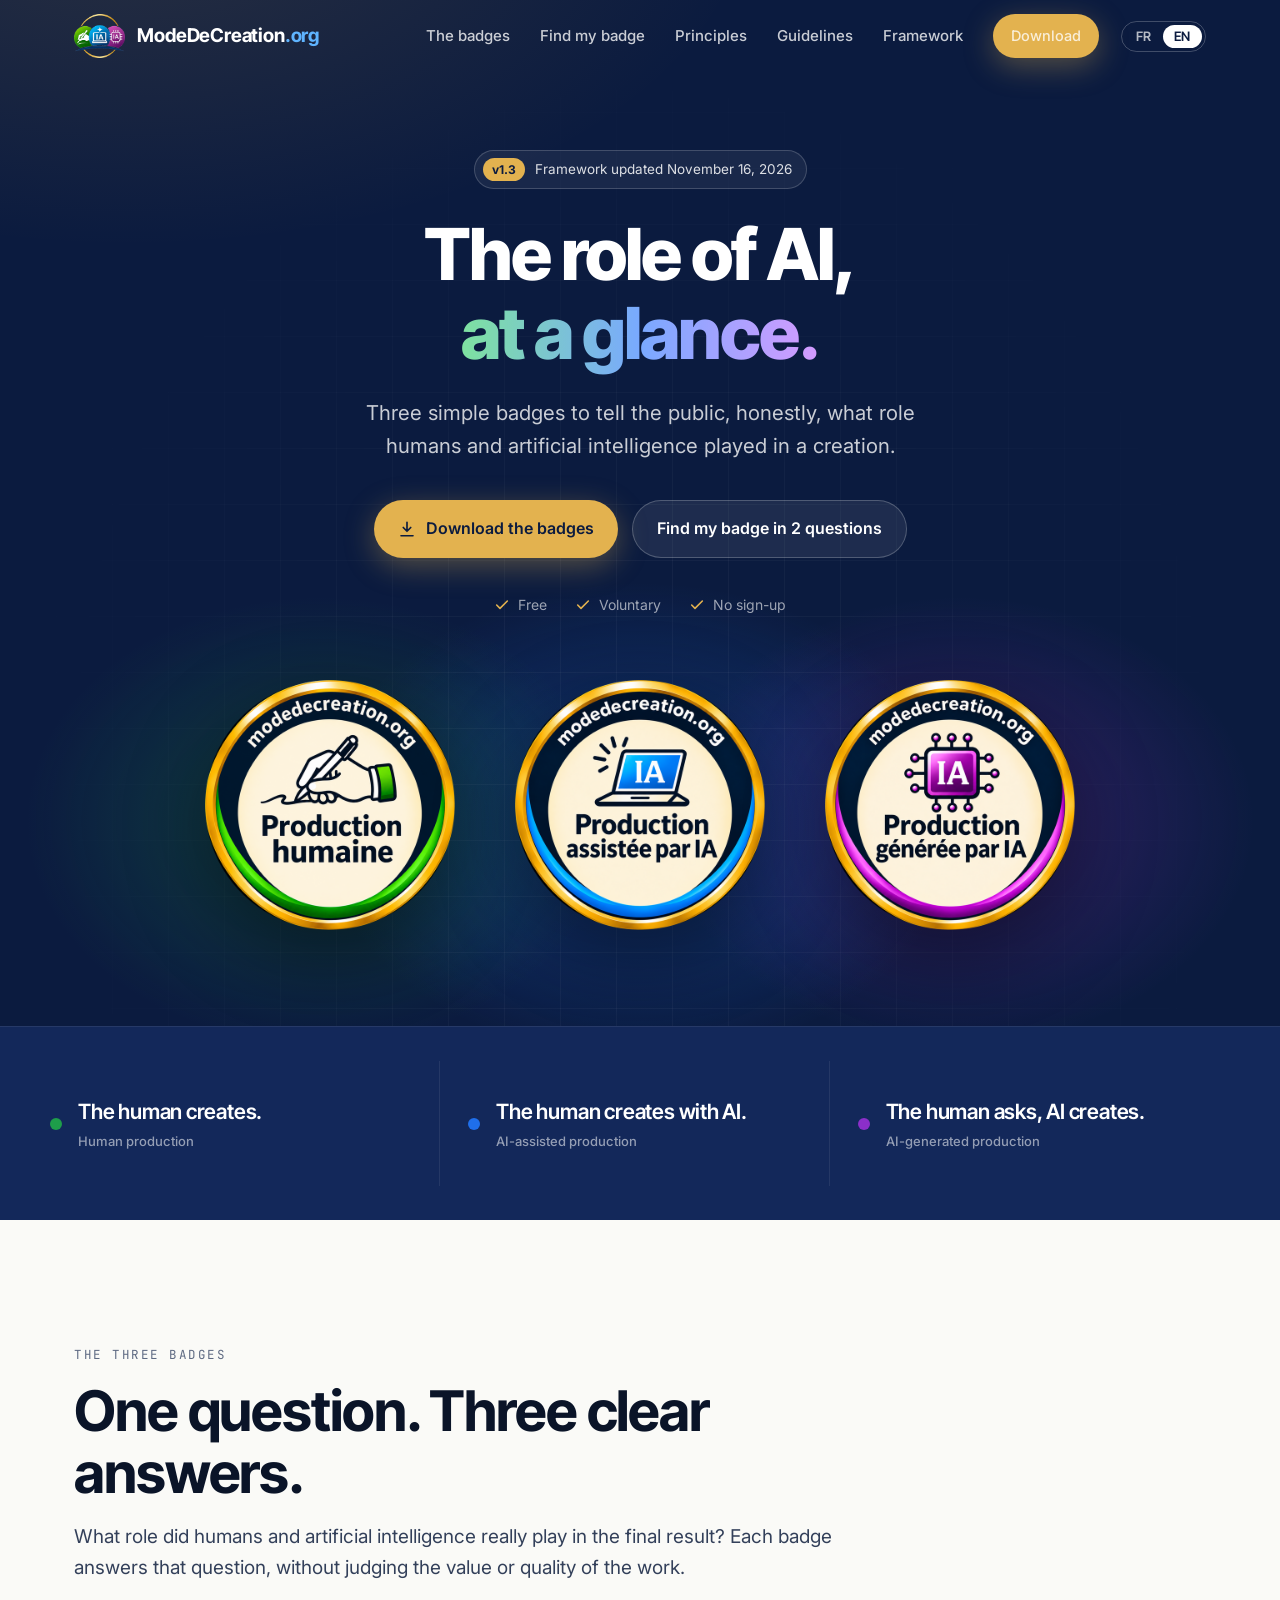
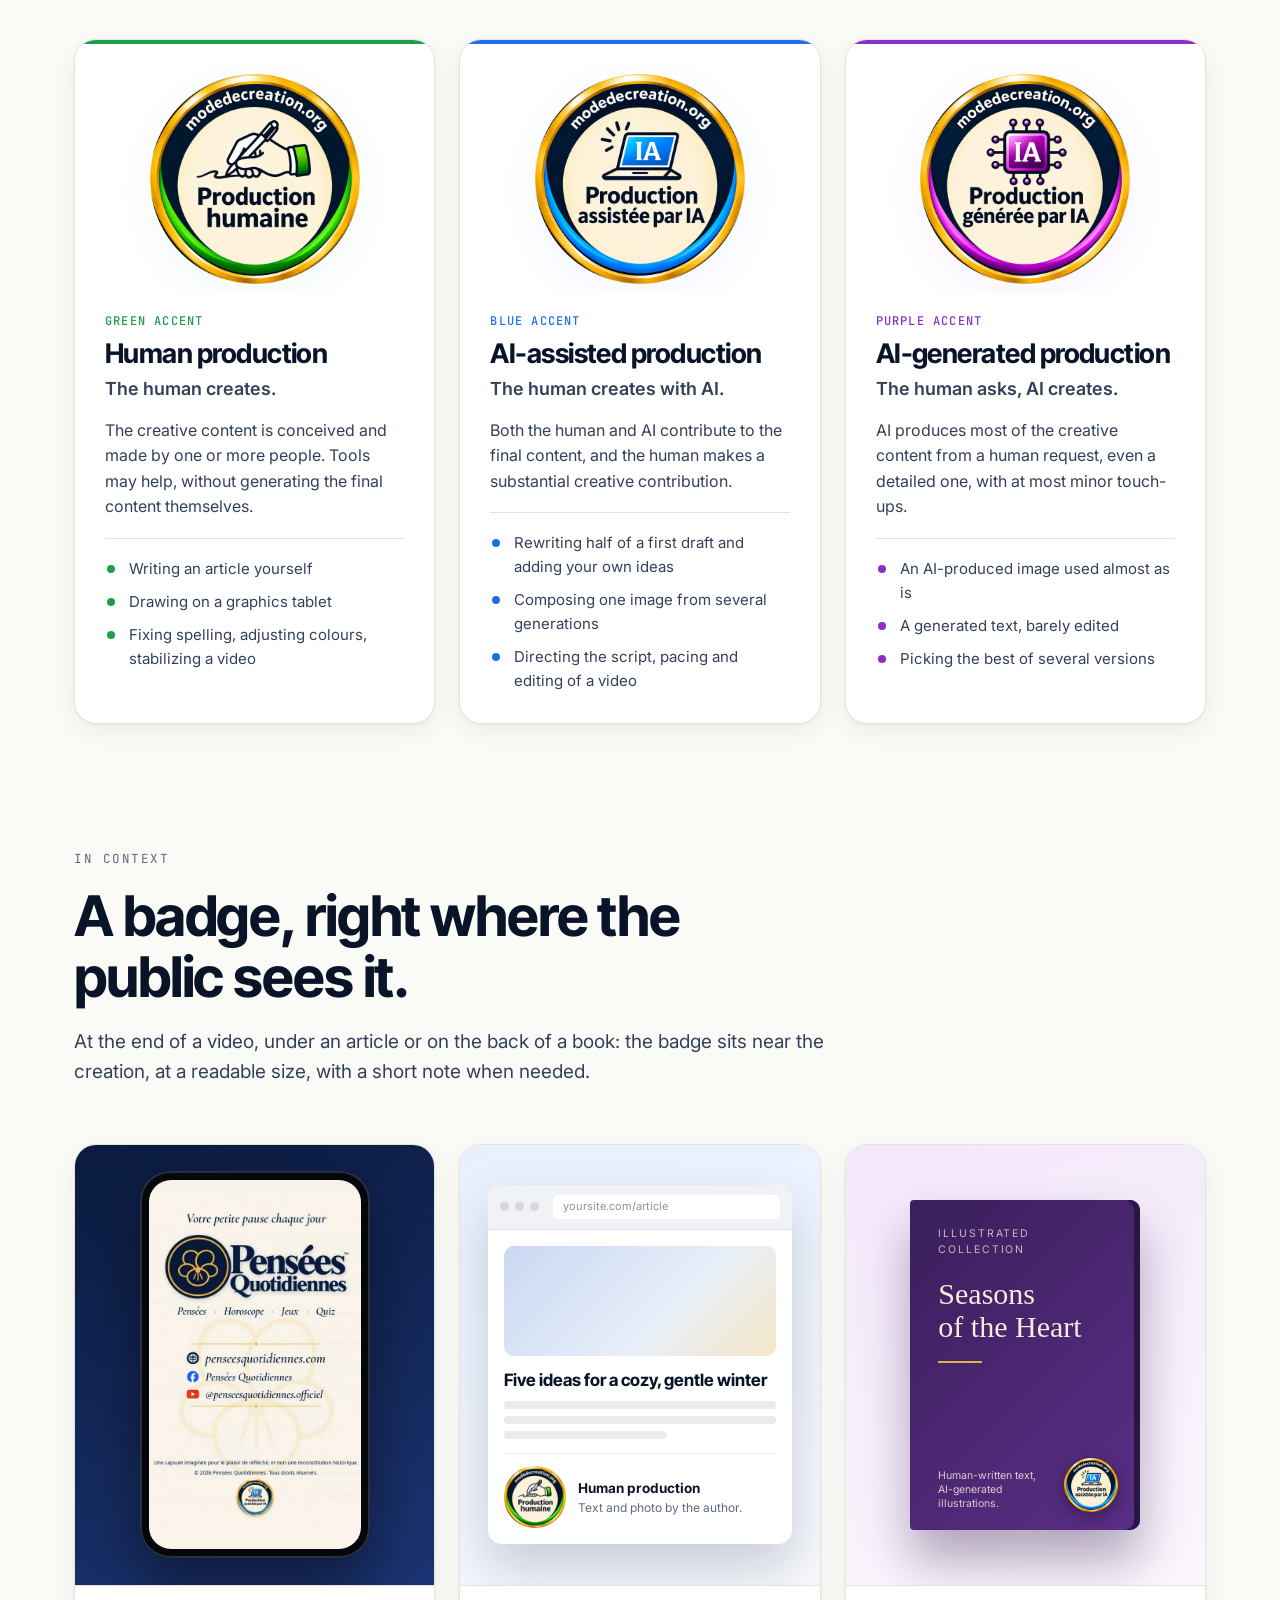
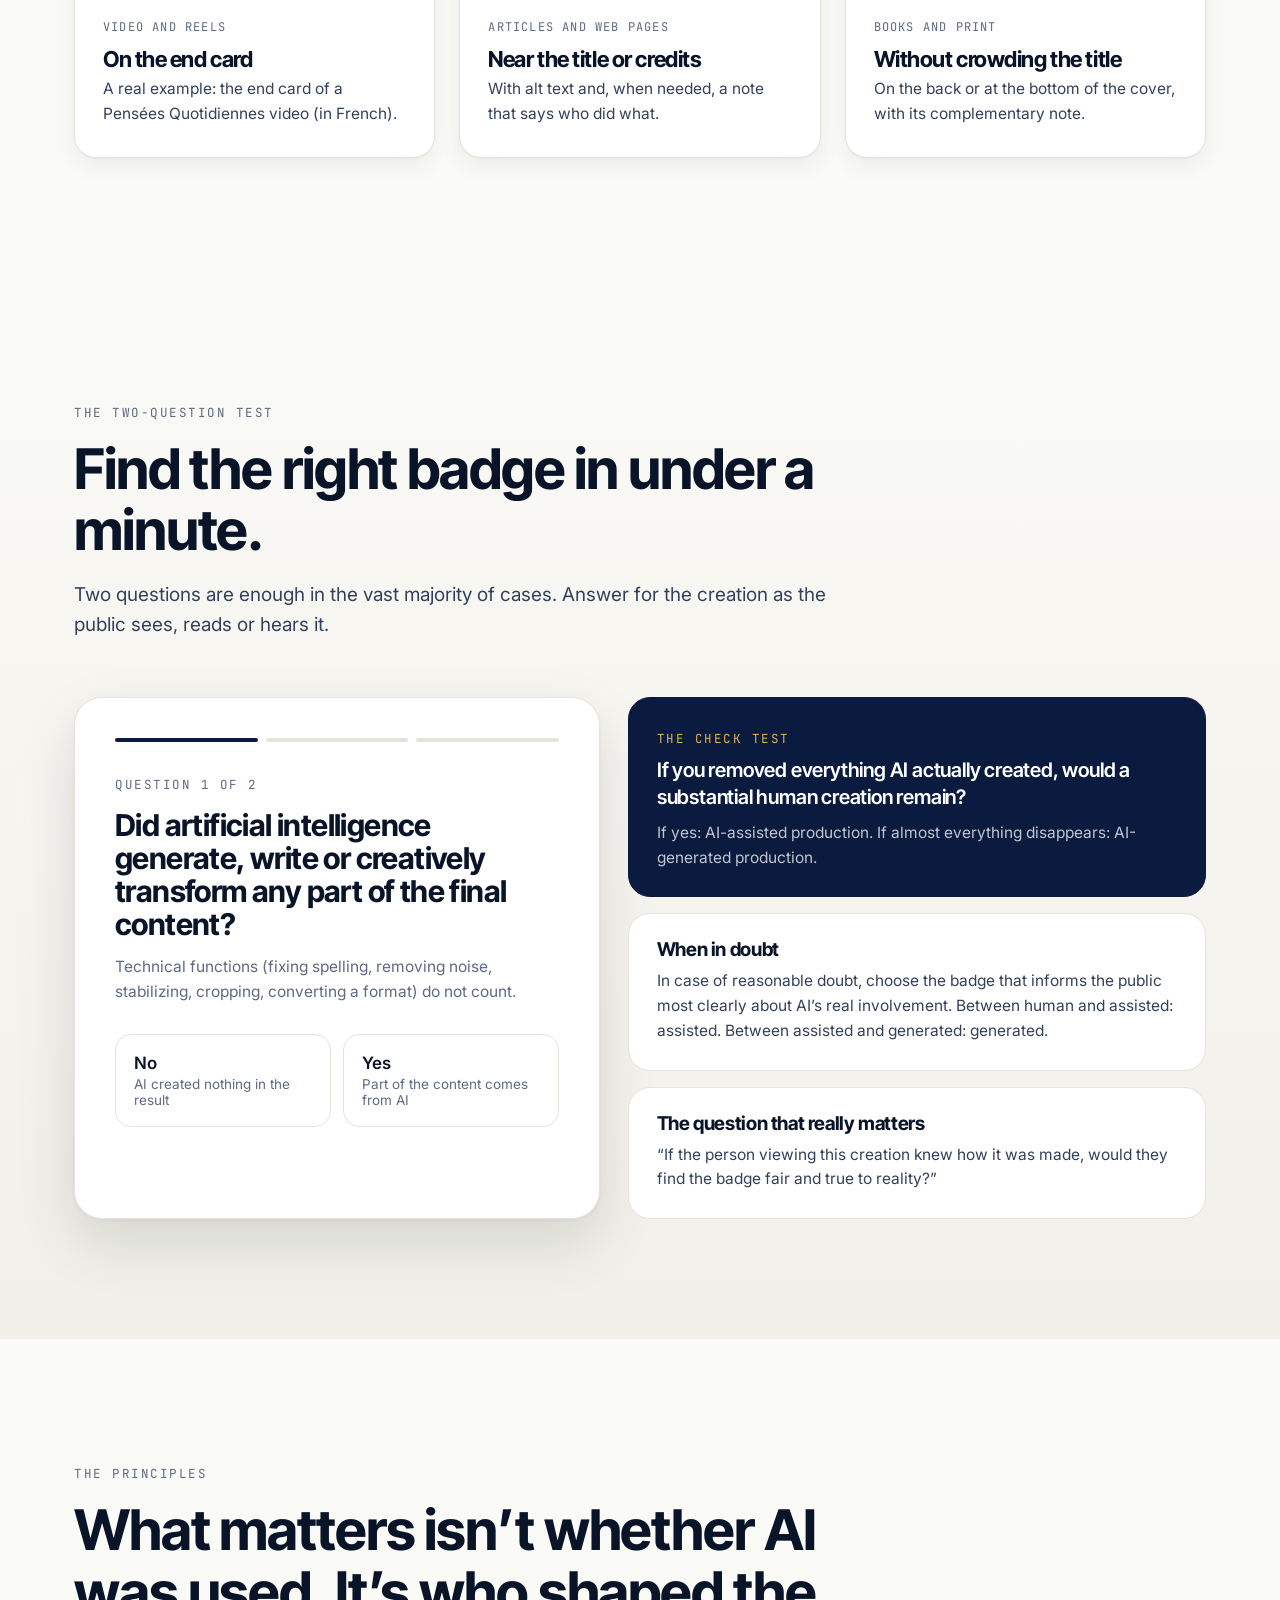
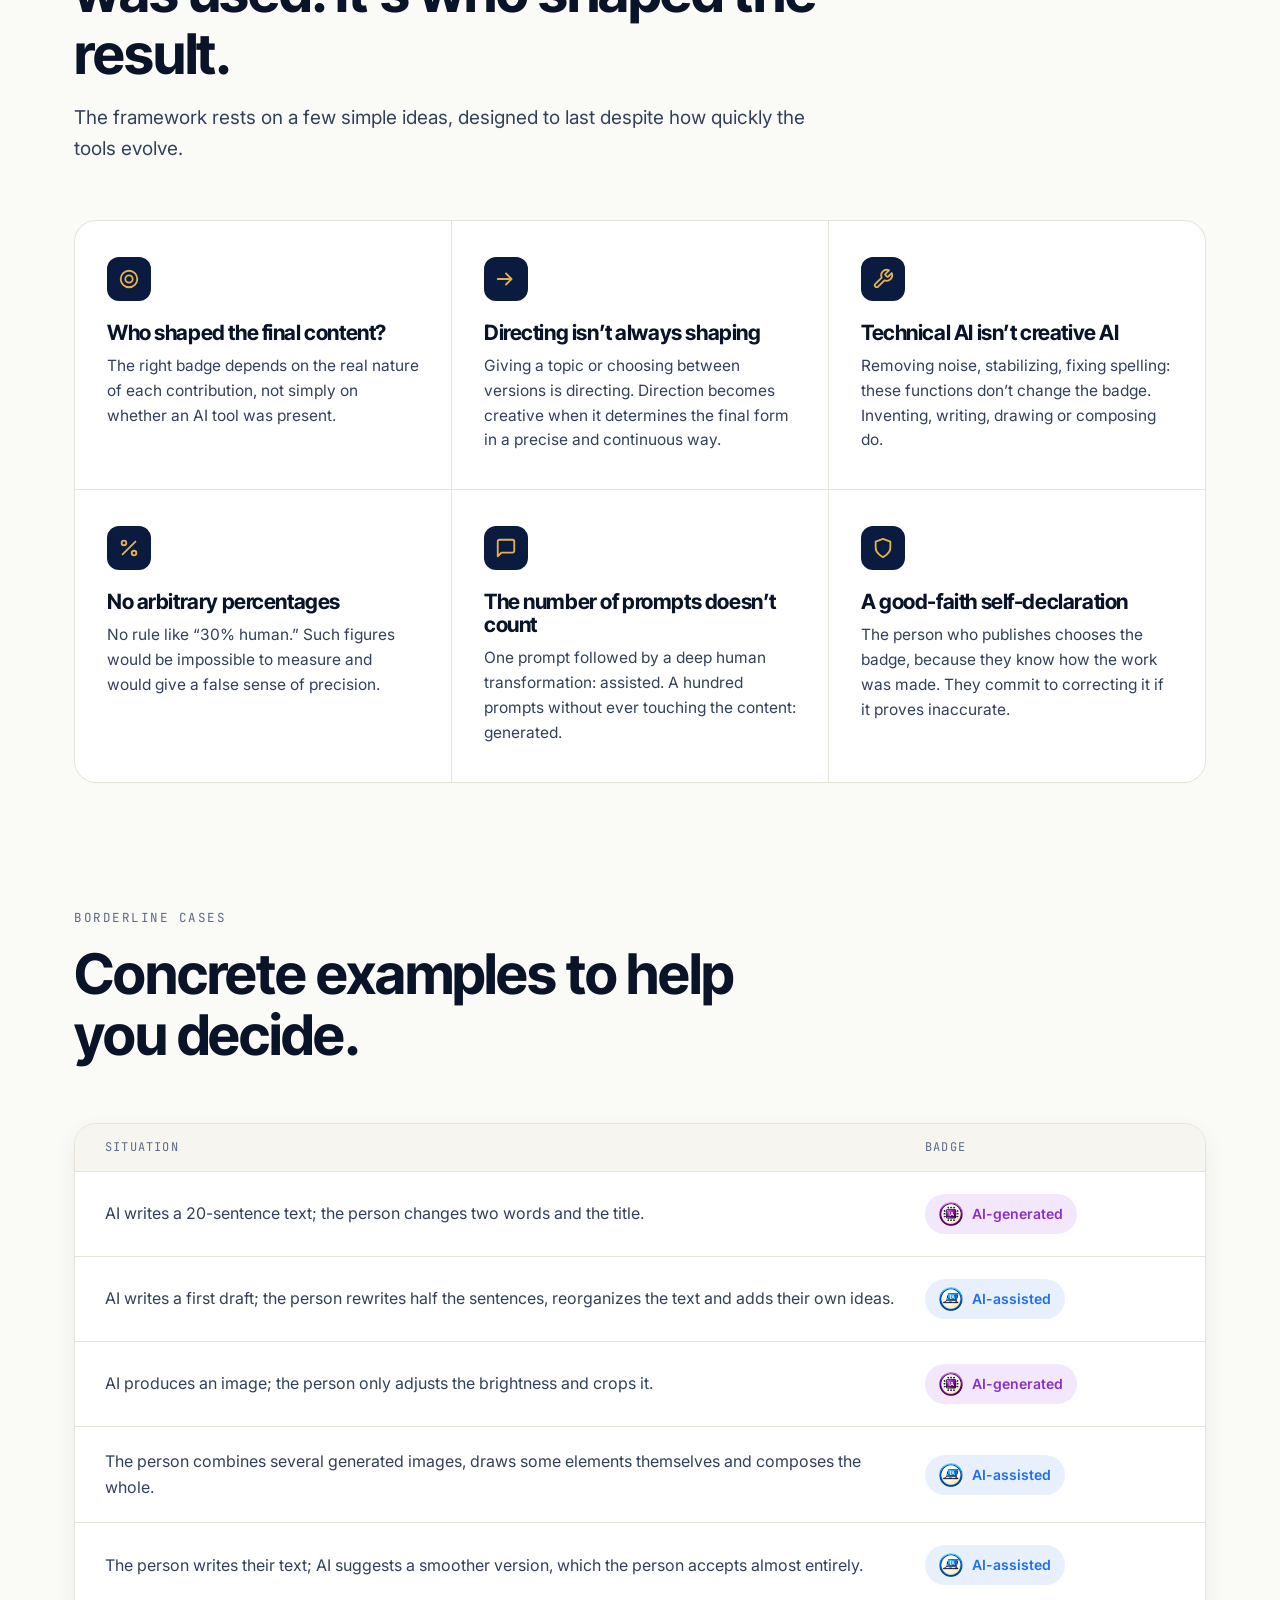
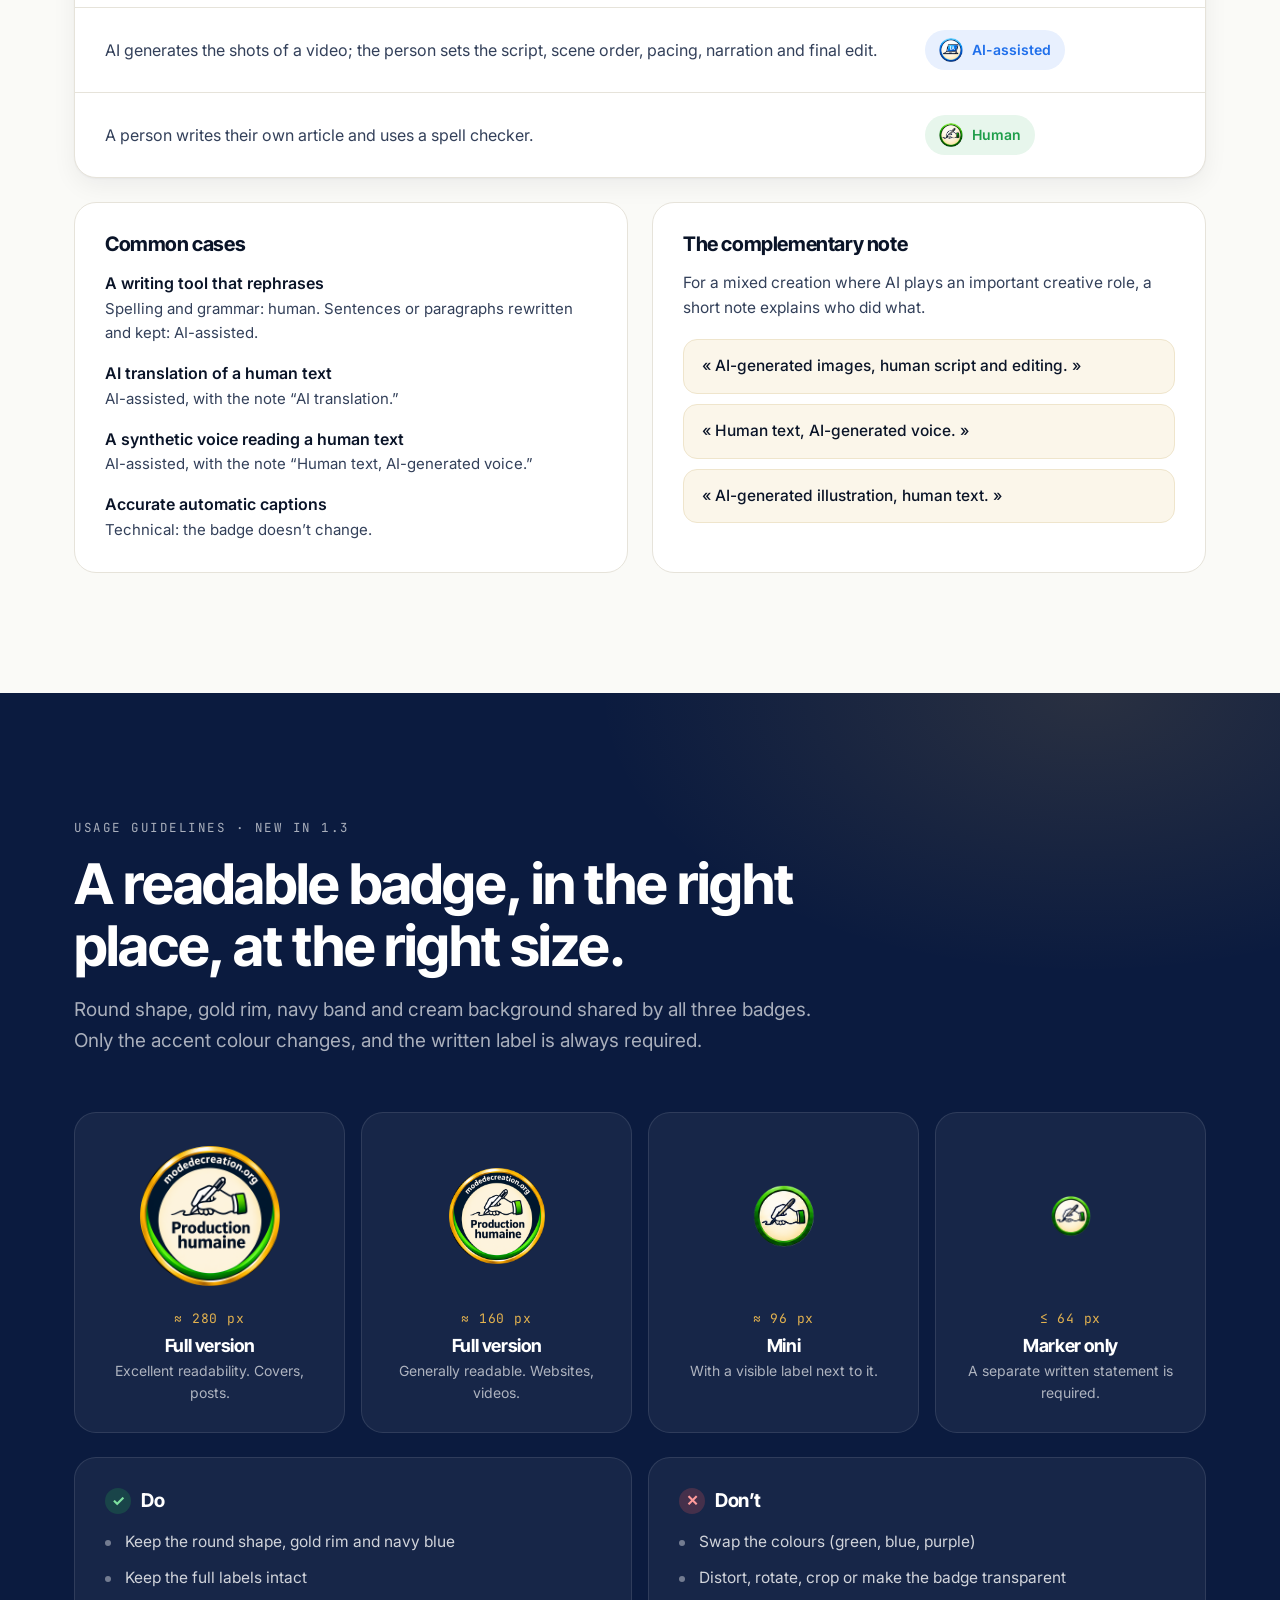
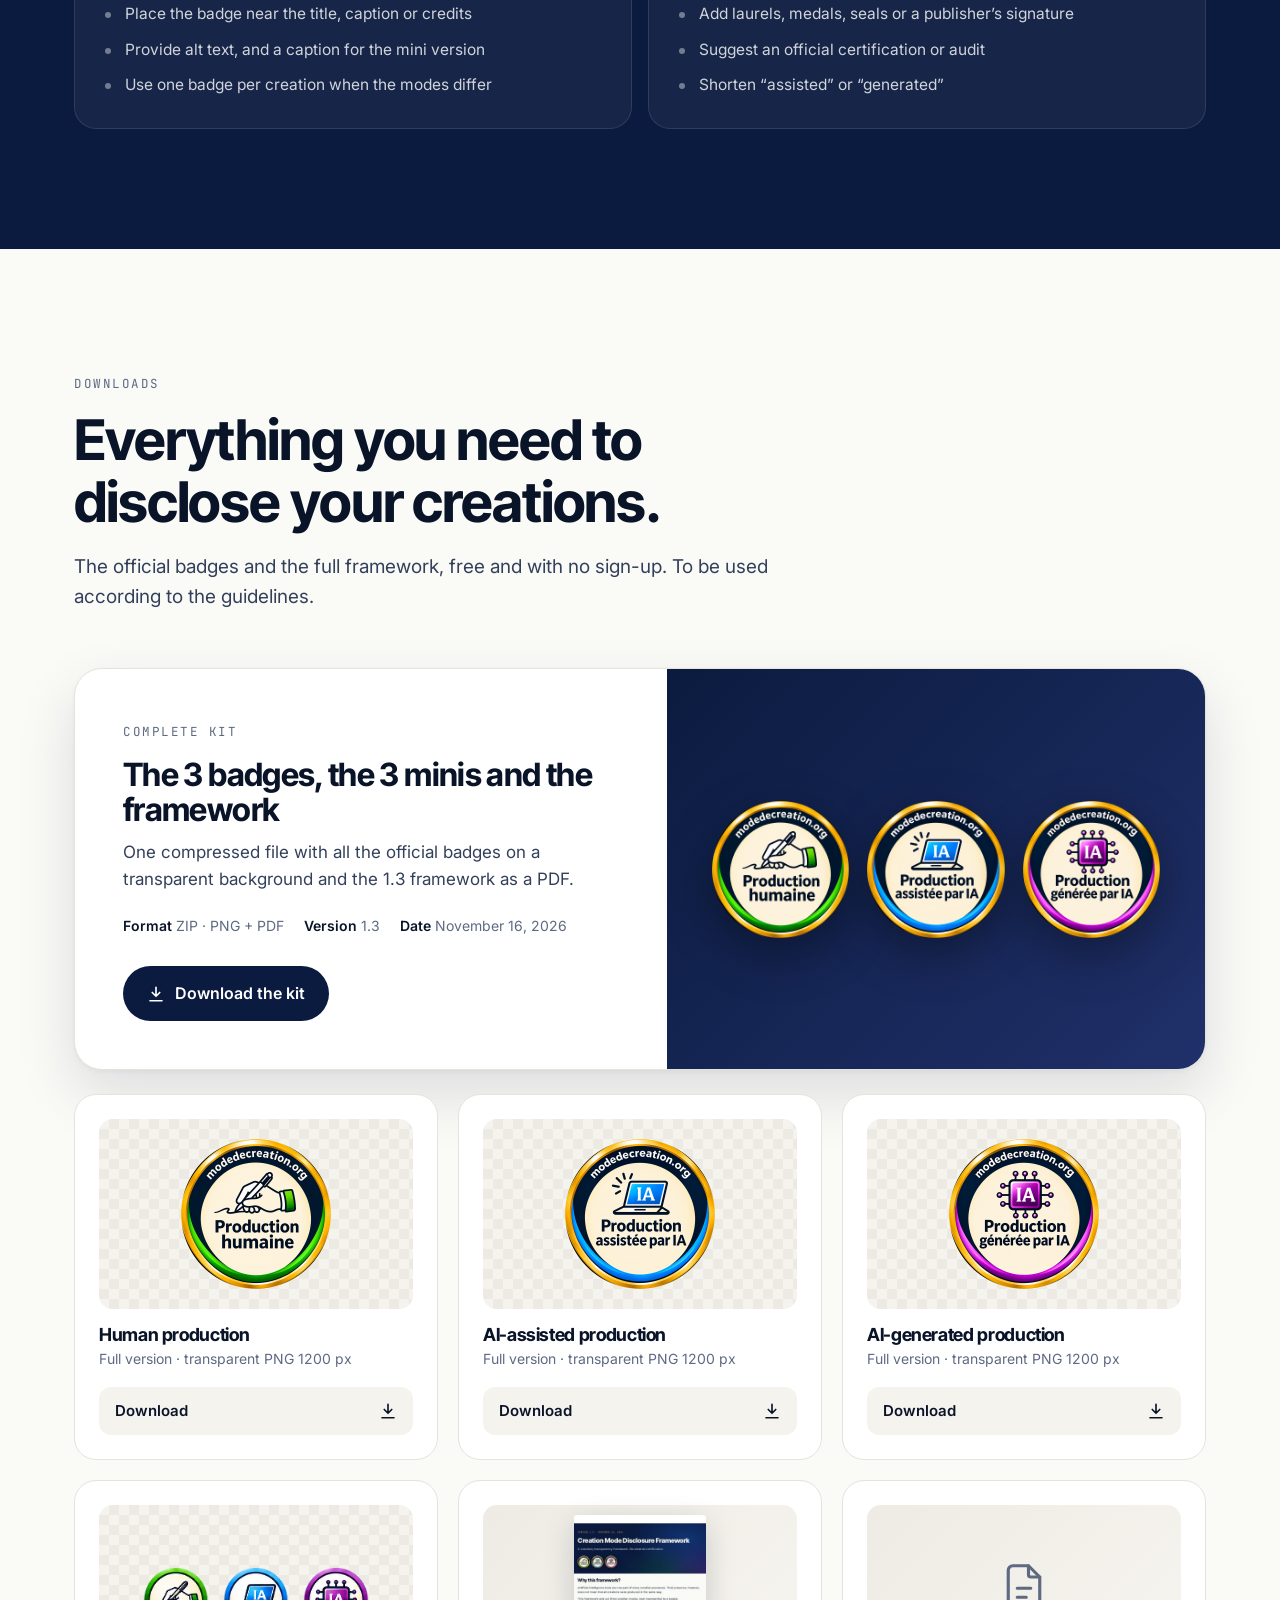
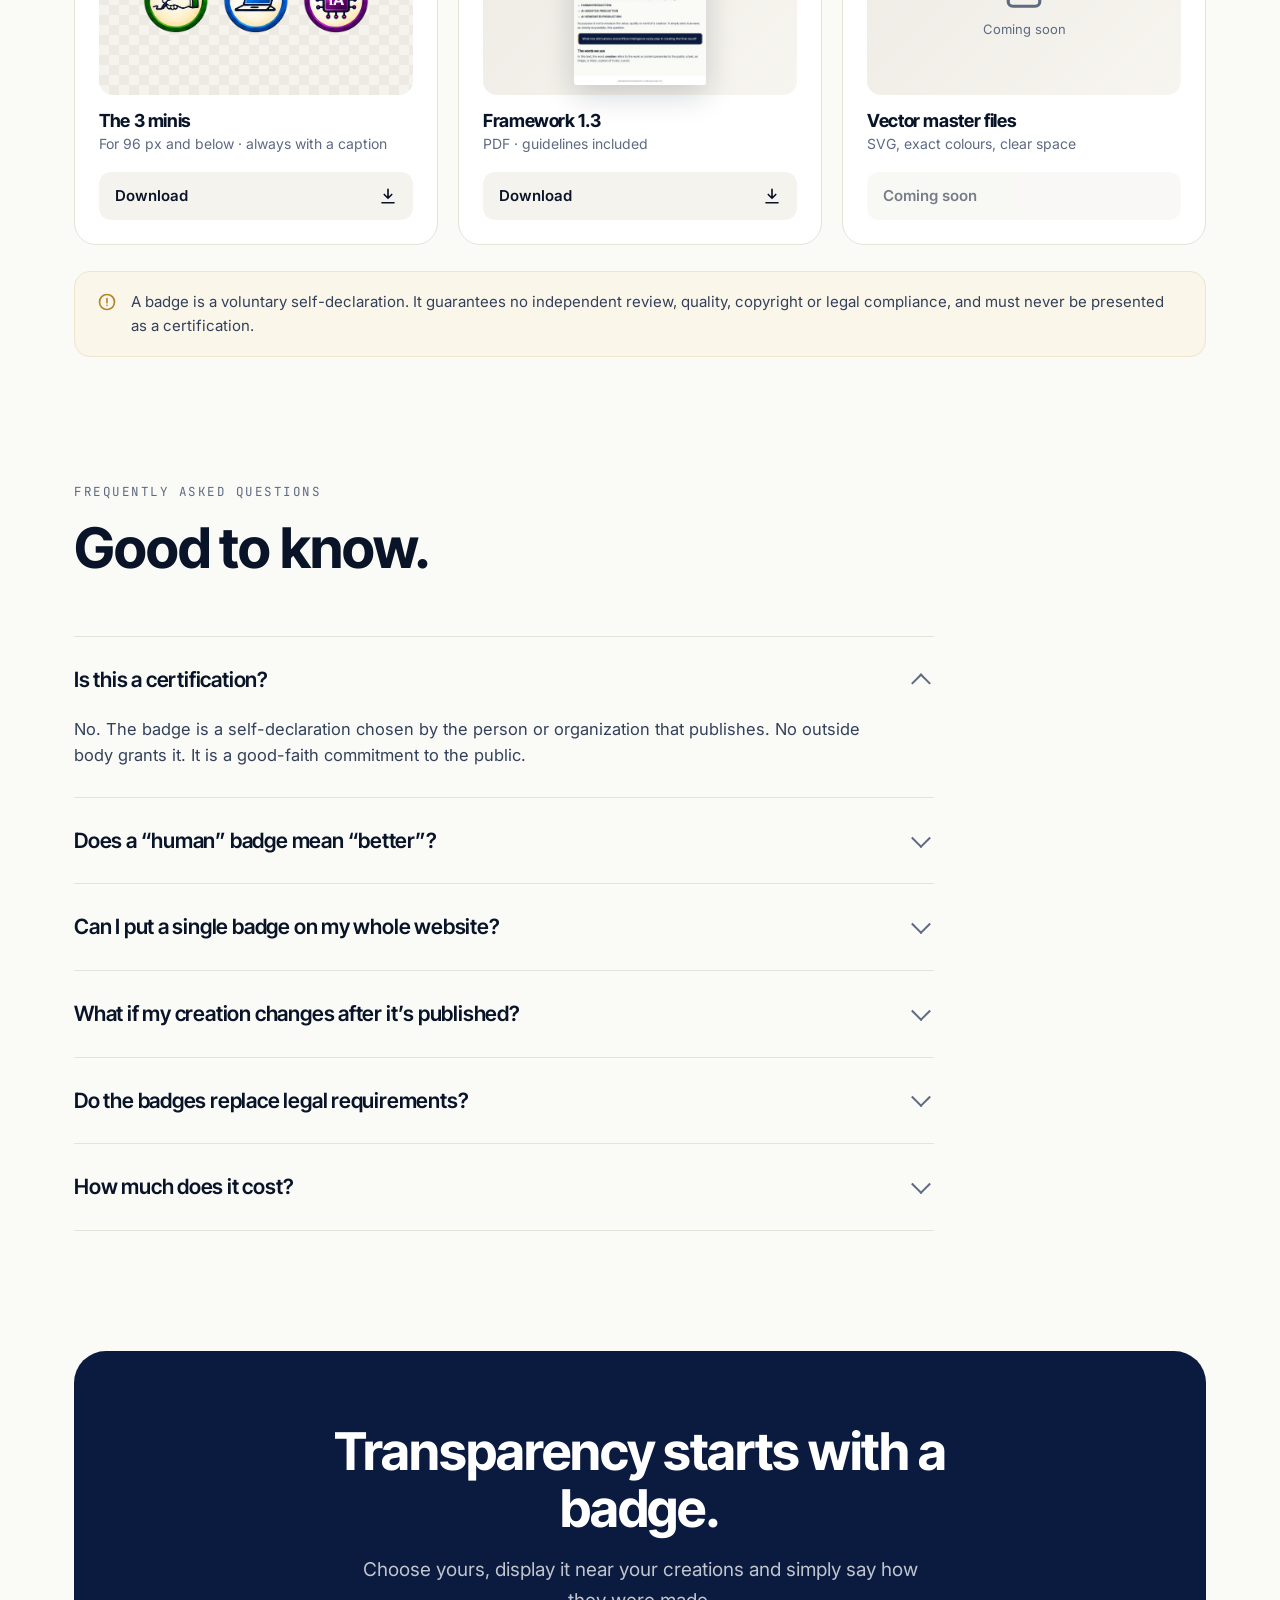
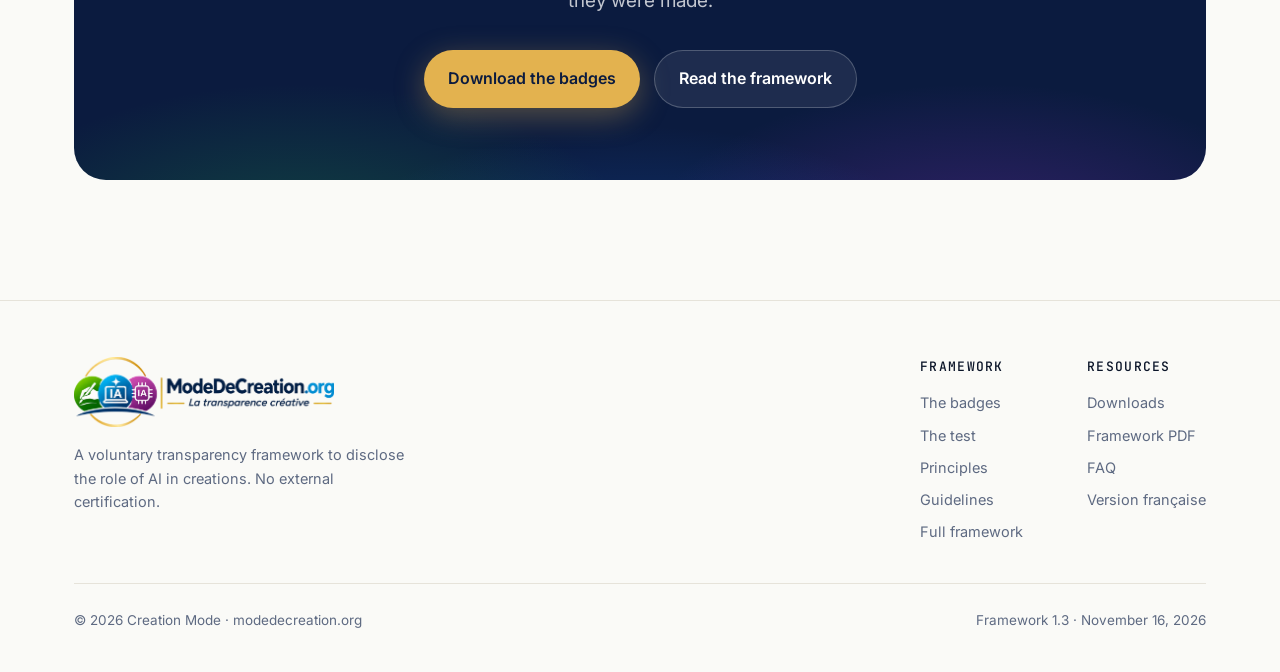
==== en/index.html @ 814b02c4 "Version anglaise (/en/) et sélecteur FR | EN Co-Authored-By: Claude Opus 5.5 <noreply@anthropic.com>" ====
<!doctype html>
<html lang="en">
<head>
<meta charset="utf-8">
<meta name="viewport" content="width=device-width, initial-scale=1">
<title>ModeDeCreation.org — Three badges to disclose the role of AI</title>
<meta name="description" content="Creation Mode offers three badges and a free framework to tell the public clearly what role humans and artificial intelligence played in a creation.">
<meta property="og:title" content="Creation Mode — AI transparency at a glance">
<meta property="og:description" content="Human, AI-assisted or AI-generated production: three free badges and a framework for creators.">
<meta property="og:image" content="https://modedecreation.org/assets/pastilles/en/ai-assisted-production.png">
<link rel="alternate" hreflang="fr" href="https://modedecreation.org/">
<link rel="alternate" hreflang="en" href="https://modedecreation.org/en/">
<link rel="icon" href="../assets/logo/favicon-64.png">
<link rel="apple-touch-icon" href="../assets/logo/apple-touch-icon.png">
<link rel="preconnect" href="https://fonts.googleapis.com">
<link rel="preconnect" href="https://fonts.gstatic.com" crossorigin>
<link href="https://fonts.googleapis.com/css2?family=Inter:wght@400;500;600&family=Inter+Tight:wght@500;600;700;800&family=JetBrains+Mono:wght@500&display=swap" rel="stylesheet">
<link rel="stylesheet" href="../assets/site.css">
</head>
<body>

<header class="nav" id="nav">
  <div class="wrap">
    <a href="./" class="brand" aria-label="ModeDeCreation.org, home"><img src="../assets/logo/marque-160.png" alt="" class="brand-mark"><span class="brand-txt">ModeDeCreation<span class="tld">.org</span></span></a>
    <div class="nav-right">
      <nav class="nav-links" id="navLinks">
        <a href="#pastilles">The badges</a>
        <a href="#test">Find my badge</a>
        <a href="#principes">Principles</a>
        <a href="#charte">Guidelines</a>
        <a href="reference/">Framework</a>
        <a href="#telechargements" class="btn btn-gold">Download</a>
      </nav>
      <div class="lang-sw" role="group" aria-label="Language"><a href="../" hreflang="fr" lang="fr">FR</a><a aria-current="true">EN</a></div>
      <button class="menu-btn" id="menuBtn" aria-label="Open menu" aria-expanded="false"><svg width="26" height="26" viewBox="0 0 24 24" fill="none" stroke="currentColor" stroke-width="2" stroke-linecap="round"><path d="M4 7h16M4 12h16M4 17h16"/></svg></button>
    </div>
  </div>
</header>

<section class="hero">
  <div class="wrap">
    <div>
      <span class="pill"><b>v1.3</b> Framework updated November 16, 2026</span>
      <h1>The role of AI,<br><em>at a glance.</em></h1>
      <p class="lead">Three simple badges to tell the public, honestly, what role humans and artificial intelligence played in a creation.</p>
      <div class="ctas">
        <a href="#telechargements" class="btn btn-gold"><svg viewBox="0 0 24 24" fill="none" stroke="currentColor" stroke-width="2.2" stroke-linecap="round" stroke-linejoin="round"><path d="M12 3v12m0 0l-5-5m5 5l5-5M4 21h16"/></svg>Download the badges</a>
        <a href="#test" class="btn btn-ghost">Find my badge in 2 questions</a>
      </div>
      <div class="trust">
        <span><svg viewBox="0 0 24 24" fill="none" stroke="currentColor" stroke-width="2.4" stroke-linecap="round" stroke-linejoin="round"><path d="M20 6L9 17l-5-5"/></svg>Free</span>
        <span><svg viewBox="0 0 24 24" fill="none" stroke="currentColor" stroke-width="2.4" stroke-linecap="round" stroke-linejoin="round"><path d="M20 6L9 17l-5-5"/></svg>Voluntary</span>
        <span><svg viewBox="0 0 24 24" fill="none" stroke="currentColor" stroke-width="2.4" stroke-linecap="round" stroke-linejoin="round"><path d="M20 6L9 17l-5-5"/></svg>No sign-up</span>
      </div>
    </div>
    <div class="trio">
      <img src="../assets/pastilles/en/human-production.png" alt="Human production badge" class="t-h">
      <img src="../assets/pastilles/en/ai-assisted-production.png" alt="AI-assisted production badge" class="t-a">
      <img src="../assets/pastilles/en/ai-generated-production.png" alt="AI-generated production badge" class="t-g">
    </div>
  </div>
</section>

<div class="strip">
  <div class="wrap">
    <div><span class="dot" style="background:var(--green)"></span><p>The human creates.<small>Human production</small></p></div>
    <div><span class="dot" style="background:var(--blue)"></span><p>The human creates with AI.<small>AI-assisted production</small></p></div>
    <div><span class="dot" style="background:var(--purple)"></span><p>The human asks, AI creates.<small>AI-generated production</small></p></div>
  </div>
</div>

<section class="section" id="pastilles">
  <div class="wrap">
    <div class="section-head reveal">
      <span class="eyebrow">The three badges</span>
      <h2>One question. Three clear answers.</h2>
      <p>What role did humans and artificial intelligence really play in the final result? Each badge answers that question, without judging the value or quality of the work.</p>
    </div>
    <div class="cards3">
      <article class="pcard h reveal">
        <div class="halo"><img src="../assets/pastilles/en/human-production.png" alt="Creation Mode badge: Human production"></div>
        <span class="tag">Green accent</span>
        <h3>Human production</h3>
        <p class="simple">The human creates.</p>
        <p>The creative content is conceived and made by one or more people. Tools may help, without generating the final content themselves.</p>
        <ul><li>Writing an article yourself</li><li>Drawing on a graphics tablet</li><li>Fixing spelling, adjusting colours, stabilizing a video</li></ul>
      </article>
      <article class="pcard a reveal">
        <div class="halo"><img src="../assets/pastilles/en/ai-assisted-production.png" alt="Creation Mode badge: AI-assisted production"></div>
        <span class="tag">Blue accent</span>
        <h3>AI-assisted production</h3>
        <p class="simple">The human creates with AI.</p>
        <p>Both the human and AI contribute to the final content, and the human makes a substantial creative contribution.</p>
        <ul><li>Rewriting half of a first draft and adding your own ideas</li><li>Composing one image from several generations</li><li>Directing the script, pacing and editing of a video</li></ul>
      </article>
      <article class="pcard g reveal">
        <div class="halo"><img src="../assets/pastilles/en/ai-generated-production.png" alt="Creation Mode badge: AI-generated production"></div>
        <span class="tag">Purple accent</span>
        <h3>AI-generated production</h3>
        <p class="simple">The human asks, AI creates.</p>
        <p>AI produces most of the creative content from a human request, even a detailed one, with at most minor touch-ups.</p>
        <ul><li>An AI-produced image used almost as is</li><li>A generated text, barely edited</li><li>Picking the best of several versions</li></ul>
      </article>
    </div>
  </div>
</section>

<section class="section situ" id="situation">
  <div class="wrap">
    <div class="section-head reveal">
      <span class="eyebrow">In context</span>
      <h2>A badge, right where the public sees it.</h2>
      <p>At the end of a video, under an article or on the back of a book: the badge sits near the creation, at a readable size, with a short note when needed.</p>
    </div>
    <div class="situ-grid">
      <figure class="situ-card reveal">
        <div class="situ-stage stage-video">
          <div class="phone"><img src="../assets/situation/video-carte-de-fin.jpg" alt="End card of a video with the AI-assisted production badge"></div>
        </div>
        <figcaption><span class="situ-tag">Video and Reels</span><h3>On the end card</h3><p>A real example: the end card of a Pensées Quotidiennes video (in French).</p></figcaption>
      </figure>
      <figure class="situ-card reveal">
        <div class="situ-stage stage-web">
          <div class="browser">
            <div class="bar"><i></i><i></i><i></i><span>yoursite.com/article</span></div>
            <div class="page">
              <div class="ph-img"></div>
              <div class="ph-title">Five ideas for a cozy, gentle winter</div>
              <div class="ph-line"></div><div class="ph-line"></div><div class="ph-line short"></div>
              <div class="credit"><img src="../assets/pastilles/en/human-production.png" alt="Human production badge"><div><b>Human production</b><span>Text and photo by the author.</span></div></div>
            </div>
          </div>
        </div>
        <figcaption><span class="situ-tag">Articles and web pages</span><h3>Near the title or credits</h3><p>With alt text and, when needed, a note that says who did what.</p></figcaption>
      </figure>
      <figure class="situ-card reveal">
        <div class="situ-stage stage-book">
          <div class="book">
            <div class="b-top">Illustrated collection</div>
            <div class="b-title">Seasons<br>of the Heart</div>
            <div class="b-orn"></div>
            <div class="b-foot"><span>Human-written text,<br>AI-generated illustrations.</span><img src="../assets/pastilles/en/ai-assisted-production.png" alt="AI-assisted production badge"></div>
          </div>
        </div>
        <figcaption><span class="situ-tag">Books and print</span><h3>Without crowding the title</h3><p>On the back or at the bottom of the cover, with its complementary note.</p></figcaption>
      </figure>
    </div>
  </div>
</section>

<section class="section test-sec" id="test">
  <div class="wrap">
    <div class="section-head reveal">
      <span class="eyebrow">The two-question test</span>
      <h2>Find the right badge in under a minute.</h2>
      <p>Two questions are enough in the vast majority of cases. Answer for the creation as the public sees, reads or hears it.</p>
    </div>
    <div class="test">
      <div class="test-card reveal" id="quiz" aria-live="polite">
        <div class="steps"><i class="on"></i><i></i><i></i></div>
        <div id="q1">
          <span class="qnum">Question 1 of 2</span>
          <h3>Did artificial intelligence generate, write or creatively transform any part of the final content?</h3>
          <p class="hint">Technical functions (fixing spelling, removing noise, stabilizing, cropping, converting a format) do not count.</p>
          <div class="answers">
            <button data-go="h">No<small>AI created nothing in the result</small></button>
            <button data-go="q2">Yes<small>Part of the content comes from AI</small></button>
          </div>
        </div>
        <div id="q2" hidden>
          <span class="qnum">Question 2 of 2</span>
          <h3>Did the human make a substantial creative contribution to the final result?</h3>
          <p class="hint">Writing, rewriting, transforming, assembling, creative editing, or precise and continuous direction that shapes the meaning, structure or final form. Choosing, rejecting or repeating prompts is not enough.</p>
          <div class="answers">
            <button data-go="g">No, or very little<small>Mostly asking and selecting</small></button>
            <button data-go="a">Yes<small>My contribution remains visible</small></button>
          </div>
        </div>
        <div class="result" id="res">
          <span class="qnum">Your badge</span>
          <img id="resImg" src="../assets/pastilles/en/human-production.png" alt="">
          <h3 id="resTitle"></h3>
          <p id="resText"></p>
          <button class="again" id="again">Take the test again ↺</button>
        </div>
      </div>
      <div class="aside">
        <div class="box dark reveal">
          <span class="eyebrow" style="color:var(--gold)">The check test</span>
          <blockquote>If you removed everything AI actually created, would a substantial human creation remain?</blockquote>
          <p>If yes: AI-assisted production. If almost everything disappears: AI-generated production.</p>
        </div>
        <div class="box reveal">
          <h4>When in doubt</h4>
          <p>In case of reasonable doubt, choose the badge that informs the public most clearly about AI’s real involvement. Between human and assisted: assisted. Between assisted and generated: generated.</p>
        </div>
        <div class="box reveal">
          <h4>The question that really matters</h4>
          <p>“If the person viewing this creation knew how it was made, would they find the badge fair and true to reality?”</p>
        </div>
      </div>
    </div>
  </div>
</section>

<section class="section" id="principes">
  <div class="wrap">
    <div class="section-head reveal">
      <span class="eyebrow">The principles</span>
      <h2>What matters isn’t whether AI was used. It’s who shaped the result.</h2>
      <p>The framework rests on a few simple ideas, designed to last despite how quickly the tools evolve.</p>
    </div>
    <div class="grid3 reveal">
      <div><span class="ic"><svg viewBox="0 0 24 24" fill="none" stroke="currentColor" stroke-width="2" stroke-linecap="round" stroke-linejoin="round"><circle cx="12" cy="12" r="9"/><circle cx="12" cy="12" r="4"/></svg></span><h3>Who shaped the final content?</h3><p>The right badge depends on the real nature of each contribution, not simply on whether an AI tool was present.</p></div>
      <div><span class="ic"><svg viewBox="0 0 24 24" fill="none" stroke="currentColor" stroke-width="2" stroke-linecap="round" stroke-linejoin="round"><path d="M3 12h13M12 6l6 6-6 6"/></svg></span><h3>Directing isn’t always shaping</h3><p>Giving a topic or choosing between versions is directing. Direction becomes creative when it determines the final form in a precise and continuous way.</p></div>
      <div><span class="ic"><svg viewBox="0 0 24 24" fill="none" stroke="currentColor" stroke-width="2" stroke-linecap="round" stroke-linejoin="round"><path d="M14.7 6.3a1 1 0 000 1.4l1.6 1.6a1 1 0 001.4 0l3.8-3.8a6 6 0 01-7.9 7.9l-6.9 6.9a2.1 2.1 0 01-3-3l6.9-6.9a6 6 0 017.9-7.9z"/></svg></span><h3>Technical AI isn’t creative AI</h3><p>Removing noise, stabilizing, fixing spelling: these functions don’t change the badge. Inventing, writing, drawing or composing do.</p></div>
      <div><span class="ic"><svg viewBox="0 0 24 24" fill="none" stroke="currentColor" stroke-width="2" stroke-linecap="round" stroke-linejoin="round"><path d="M19 5L5 19"/><circle cx="6.5" cy="6.5" r="2.5"/><circle cx="17.5" cy="17.5" r="2.5"/></svg></span><h3>No arbitrary percentages</h3><p>No rule like “30% human.” Such figures would be impossible to measure and would give a false sense of precision.</p></div>
      <div><span class="ic"><svg viewBox="0 0 24 24" fill="none" stroke="currentColor" stroke-width="2" stroke-linecap="round" stroke-linejoin="round"><path d="M21 15a2 2 0 01-2 2H7l-4 4V5a2 2 0 012-2h14a2 2 0 012 2z"/></svg></span><h3>The number of prompts doesn’t count</h3><p>One prompt followed by a deep human transformation: assisted. A hundred prompts without ever touching the content: generated.</p></div>
      <div><span class="ic"><svg viewBox="0 0 24 24" fill="none" stroke="currentColor" stroke-width="2" stroke-linecap="round" stroke-linejoin="round"><path d="M12 22s8-4 8-10V5l-8-3-8 3v7c0 6 8 10 8 10z"/></svg></span><h3>A good-faith self-declaration</h3><p>The person who publishes chooses the badge, because they know how the work was made. They commit to correcting it if it proves inaccurate.</p></div>
    </div>
  </div>
</section>

<section class="section" style="padding-top:0" id="cas">
  <div class="wrap">
    <div class="section-head reveal">
      <span class="eyebrow">Borderline cases</span>
      <h2>Concrete examples to help you decide.</h2>
    </div>
    <div class="cases reveal">
      <div class="case head"><span>Situation</span><span>Badge</span></div>
      <div class="case"><p>AI writes a 20-sentence text; the person changes two words and the title.</p><span class="chip g"><img src="../assets/pastilles/en/ai-generated-mini.png" alt="">AI-generated</span></div>
      <div class="case"><p>AI writes a first draft; the person rewrites half the sentences, reorganizes the text and adds their own ideas.</p><span class="chip a"><img src="../assets/pastilles/en/ai-assisted-mini.png" alt="">AI-assisted</span></div>
      <div class="case"><p>AI produces an image; the person only adjusts the brightness and crops it.</p><span class="chip g"><img src="../assets/pastilles/en/ai-generated-mini.png" alt="">AI-generated</span></div>
      <div class="case"><p>The person combines several generated images, draws some elements themselves and composes the whole.</p><span class="chip a"><img src="../assets/pastilles/en/ai-assisted-mini.png" alt="">AI-assisted</span></div>
      <div class="case"><p>The person writes their text; AI suggests a smoother version, which the person accepts almost entirely.</p><span class="chip a"><img src="../assets/pastilles/en/ai-assisted-mini.png" alt="">AI-assisted</span></div>
      <div class="case"><p>AI generates the shots of a video; the person sets the script, scene order, pacing, narration and final edit.</p><span class="chip a"><img src="../assets/pastilles/en/ai-assisted-mini.png" alt="">AI-assisted</span></div>
      <div class="case"><p>A person writes their own article and uses a spell checker.</p><span class="chip h"><img src="../assets/pastilles/en/human-mini.png" alt="">Human</span></div>
    </div>
    <div class="two">
      <div class="tile reveal">
        <h3>Common cases</h3>
        <dl>
          <div><dt>A writing tool that rephrases</dt><dd>Spelling and grammar: human. Sentences or paragraphs rewritten and kept: AI-assisted.</dd></div>
          <div><dt>AI translation of a human text</dt><dd>AI-assisted, with the note “AI translation.”</dd></div>
          <div><dt>A synthetic voice reading a human text</dt><dd>AI-assisted, with the note “Human text, AI-generated voice.”</dd></div>
          <div><dt>Accurate automatic captions</dt><dd>Technical: the badge doesn’t change.</dd></div>
        </dl>
      </div>
      <div class="tile reveal">
        <h3>The complementary note</h3>
        <p style="color:var(--ink-2);font-size:15.5px;margin-bottom:18px">For a mixed creation where AI plays an important creative role, a short note explains who did what.</p>
        <div class="mentions">
          <q>AI-generated images, human script and editing.</q>
          <q>Human text, AI-generated voice.</q>
          <q>AI-generated illustration, human text.</q>
        </div>
      </div>
    </div>
  </div>
</section>

<section class="section charte" id="charte">
  <div class="wrap">
    <div class="section-head reveal">
      <span class="eyebrow">Usage guidelines · new in 1.3</span>
      <h2>A readable badge, in the right place, at the right size.</h2>
      <p>Round shape, gold rim, navy band and cream background shared by all three badges. Only the accent colour changes, and the written label is always required.</p>
    </div>
    <div class="sizes reveal">
      <div class="size"><div class="show"><img src="../assets/pastilles/en/human-production.png" alt="" style="width:140px"></div><span class="px">≈ 280 px</span><h4>Full version</h4><p>Excellent readability. Covers, posts.</p></div>
      <div class="size"><div class="show"><img src="../assets/pastilles/en/human-production.png" alt="" style="width:96px"></div><span class="px">≈ 160 px</span><h4>Full version</h4><p>Generally readable. Websites, videos.</p></div>
      <div class="size"><div class="show"><img src="../assets/pastilles/en/human-mini.png" alt="" style="width:62px"></div><span class="px">≈ 96 px</span><h4>Mini</h4><p>With a visible label next to it.</p></div>
      <div class="size"><div class="show"><img src="../assets/pastilles/en/human-mini.png" alt="" style="width:40px"></div><span class="px">≤ 64 px</span><h4>Marker only</h4><p>A separate written statement is required.</p></div>
    </div>
    <div class="rules reveal">
      <div class="rule" style="color:#7EE2A0"><h4 style="color:#fff"><span style="background:rgba(30,158,74,.25);color:#7EE2A0">✓</span>Do</h4>
        <ul><li>Keep the round shape, gold rim and navy blue</li><li>Keep the full labels intact</li><li>Place the badge near the title, caption or credits</li><li>Provide alt text, and a caption for the mini version</li><li>Use one badge per creation when the modes differ</li></ul></div>
      <div class="rule" style="color:#FF9B9B"><h4 style="color:#fff"><span style="background:rgba(255,90,90,.2);color:#FF9B9B">✕</span>Don’t</h4>
        <ul><li>Swap the colours (green, blue, purple)</li><li>Distort, rotate, crop or make the badge transparent</li><li>Add laurels, medals, seals or a publisher’s signature</li><li>Suggest an official certification or audit</li><li>Shorten “assisted” or “generated”</li></ul></div>
    </div>
  </div>
</section>

<section class="section" id="telechargements">
  <div class="wrap">
    <div class="section-head reveal">
      <span class="eyebrow">Downloads</span>
      <h2>Everything you need to disclose your creations.</h2>
      <p>The official badges and the full framework, free and with no sign-up. To be used according to the guidelines.</p>
    </div>
    <div class="dl-feature reveal">
      <div class="txt">
        <span class="eyebrow">Complete kit</span>
        <h3>The 3 badges, the 3 minis and the framework</h3>
        <p>One compressed file with all the official badges on a transparent background and the 1.3 framework as a PDF.</p>
        <div class="meta"><span><b>Format</b> ZIP · PNG + PDF</span><span><b>Version</b> 1.3</span><span><b>Date</b> November 16, 2026</span></div>
        <a class="btn btn-dark" href="../assets/creation-mode-kit-v1-3.zip" download><svg viewBox="0 0 24 24" fill="none" stroke="currentColor" stroke-width="2.2" stroke-linecap="round" stroke-linejoin="round"><path d="M12 3v12m0 0l-5-5m5 5l5-5M4 21h16"/></svg>Download the kit</a>
      </div>
      <div class="vis"><img src="../assets/pastilles/en/human-production.png" alt=""><img src="../assets/pastilles/en/ai-assisted-production.png" alt=""><img src="../assets/pastilles/en/ai-generated-production.png" alt=""></div>
    </div>
    <div class="dl-grid">
      <div class="dl reveal"><div class="thumb"><img src="../assets/pastilles/en/human-production.png" alt="Human production"></div><div><h4>Human production</h4><p class="sub">Full version · transparent PNG 1200 px</p></div><a href="../assets/pastilles/en/human-production-large.png" download>Download <svg viewBox="0 0 24 24" fill="none" stroke="currentColor" stroke-width="2.2" stroke-linecap="round" stroke-linejoin="round"><path d="M12 3v12m0 0l-5-5m5 5l5-5M4 21h16"/></svg></a></div>
      <div class="dl reveal"><div class="thumb"><img src="../assets/pastilles/en/ai-assisted-production.png" alt="AI-assisted production"></div><div><h4>AI-assisted production</h4><p class="sub">Full version · transparent PNG 1200 px</p></div><a href="../assets/pastilles/en/ai-assisted-production-large.png" download>Download <svg viewBox="0 0 24 24" fill="none" stroke="currentColor" stroke-width="2.2" stroke-linecap="round" stroke-linejoin="round"><path d="M12 3v12m0 0l-5-5m5 5l5-5M4 21h16"/></svg></a></div>
      <div class="dl reveal"><div class="thumb"><img src="../assets/pastilles/en/ai-generated-production.png" alt="AI-generated production"></div><div><h4>AI-generated production</h4><p class="sub">Full version · transparent PNG 1200 px</p></div><a href="../assets/pastilles/en/ai-generated-production-large.png" download>Download <svg viewBox="0 0 24 24" fill="none" stroke="currentColor" stroke-width="2.2" stroke-linecap="round" stroke-linejoin="round"><path d="M12 3v12m0 0l-5-5m5 5l5-5M4 21h16"/></svg></a></div>
      <div class="dl reveal"><div class="thumb minis"><img src="../assets/pastilles/en/human-mini.png" alt="Human mini"><img src="../assets/pastilles/en/ai-assisted-mini.png" alt="AI-assisted mini"><img src="../assets/pastilles/en/ai-generated-mini.png" alt="AI-generated mini"></div><div><h4>The 3 minis</h4><p class="sub">For 96 px and below · always with a caption</p></div><a href="../assets/creation-mode-minis.zip" download>Download <svg viewBox="0 0 24 24" fill="none" stroke="currentColor" stroke-width="2.2" stroke-linecap="round" stroke-linejoin="round"><path d="M12 3v12m0 0l-5-5m5 5l5-5M4 21h16"/></svg></a></div>
      <div class="dl reveal"><div class="thumb doc"><img src="../assets/docs/apercu-framework.jpg" alt="First page of the framework"></div><div><h4>Framework 1.3</h4><p class="sub">PDF · guidelines included</p></div><a href="../assets/docs/creation-mode-framework-v1-3.pdf" download>Download <svg viewBox="0 0 24 24" fill="none" stroke="currentColor" stroke-width="2.2" stroke-linecap="round" stroke-linejoin="round"><path d="M12 3v12m0 0l-5-5m5 5l5-5M4 21h16"/></svg></a></div>
      <div class="dl reveal"><div class="thumb doc" style="flex-direction:column;gap:6px;color:var(--ink-3)"><svg width="54" height="54" viewBox="0 0 24 24" fill="none" stroke="currentColor" stroke-width="1.4" stroke-linecap="round" stroke-linejoin="round"><path d="M14 3v4a1 1 0 001 1h4"/><path d="M17 21H7a2 2 0 01-2-2V5a2 2 0 012-2h7l5 5v11a2 2 0 01-2 2z"/><path d="M9 13h6M9 17h4"/></svg><span style="font-size:13px">Coming soon</span></div><div><h4>Vector master files</h4><p class="sub">SVG, exact colours, clear space</p></div><a href="#faq" style="pointer-events:none;opacity:.55">Coming soon</a></div>
    </div>
    <div class="note reveal"><svg viewBox="0 0 24 24" fill="none" stroke="currentColor" stroke-width="2" stroke-linecap="round" stroke-linejoin="round"><circle cx="12" cy="12" r="9"/><path d="M12 8v5M12 16h.01"/></svg><span>A badge is a voluntary self-declaration. It guarantees no independent review, quality, copyright or legal compliance, and must never be presented as a certification.</span></div>
  </div>
</section>

<section class="section" style="padding-top:0" id="faq">
  <div class="wrap">
    <div class="section-head reveal">
      <span class="eyebrow">Frequently asked questions</span>
      <h2>Good to know.</h2>
    </div>
    <div class="faq reveal">
      <details open><summary>Is this a certification?</summary><p>No. The badge is a self-declaration chosen by the person or organization that publishes. No outside body grants it. It is a good-faith commitment to the public.</p></details>
      <details><summary>Does a “human” badge mean “better”?</summary><p>No. Human doesn’t mean better, AI-assisted doesn’t mean less authentic, and AI-generated doesn’t mean without human involvement. The badges are neither a ranking nor an award.</p></details>
      <details><summary>Can I put a single badge on my whole website?</summary><p>A badge describes one specific creation. If a website, book or channel brings together creations made in different ways, each one carries its own badge.</p></details>
      <details><summary>What if my creation changes after it’s published?</summary><p>If it is significantly modified, review its badge. An inaccurate badge is corrected promptly, and visibly when the error was significant.</p></details>
      <details><summary>Do the badges replace legal requirements?</summary><p>No. Some laws require specific notices for content created with AI. They vary by country and type of content. When a law requires a notice, it is added to the badge.</p></details>
      <details><summary>How much does it cost?</summary><p>Nothing. The badges and the framework can be downloaded free of charge, with no sign-up, to be used according to the guidelines.</p></details>
    </div>
  </div>
</section>

<section class="cta">
  <div class="wrap">
    <div class="box reveal">
      <h2>Transparency starts with a badge.</h2>
      <p>Choose yours, display it near your creations and simply say how they were made.</p>
      <div class="ctas">
        <a href="#telechargements" class="btn btn-gold">Download the badges</a>
        <a href="reference/" class="btn btn-ghost">Read the framework</a>
      </div>
    </div>
  </div>
</section>

<footer>
  <div class="wrap">
    <div class="top">
      <div style="max-width:340px">
        <a href="./" class="foot-logo"><img src="../assets/logo/logo-modedecreation-1053.png" alt="ModeDeCreation.org"></a>
        <p>A voluntary transparency framework to disclose the role of AI in creations. No external certification.</p>
      </div>
      <div class="cols">
        <div><h5>Framework</h5><ul><li><a href="#pastilles">The badges</a></li><li><a href="#test">The test</a></li><li><a href="#principes">Principles</a></li><li><a href="#charte">Guidelines</a></li><li><a href="reference/">Full framework</a></li></ul></div>
        <div><h5>Resources</h5><ul><li><a href="#telechargements">Downloads</a></li><li><a href="../assets/docs/creation-mode-framework-v1-3.pdf">Framework PDF</a></li><li><a href="#faq">FAQ</a></li><li><a href="../" hreflang="fr" lang="fr">Version française</a></li></ul></div>
      </div>
    </div>
    <div class="bottom"><span>© 2026 Creation Mode · modedecreation.org</span><span>Framework 1.3 · November 16, 2026</span></div>
  </div>
</footer>

<script>
(function(){
  var nav=document.getElementById('nav');
  function onScroll(){nav.classList.toggle('scrolled',window.scrollY>20)}
  onScroll();window.addEventListener('scroll',onScroll,{passive:true});
  var mb=document.getElementById('menuBtn'),nl=document.getElementById('navLinks');
  mb.addEventListener('click',function(){var o=nl.classList.toggle('open');mb.setAttribute('aria-expanded',o);nav.classList.add('scrolled')});
  nl.querySelectorAll('a').forEach(function(a){a.addEventListener('click',function(){nl.classList.remove('open')})});

  var io='IntersectionObserver' in window?new IntersectionObserver(function(es){es.forEach(function(e){if(e.isIntersecting){e.target.classList.add('in');io.unobserve(e.target)}})},{threshold:.12}):null;
  document.querySelectorAll('.reveal').forEach(function(el){io?io.observe(el):el.classList.add('in')});

  var R={
    h:{img:'human-production',t:'Human production',p:'AI created nothing in the final content. The technical tools you used don’t change the badge.'},
    a:{img:'ai-assisted-production',t:'AI-assisted production',p:'The human creates with AI. If an important component comes from AI, add a short note, for example “Human text, AI-generated voice.”'},
    g:{img:'ai-generated-production',t:'AI-generated production',p:'The human asks, AI creates. A complementary note can describe your role, for example choosing the topic or checking the facts.'}
  };
  var q1=document.getElementById('q1'),q2=document.getElementById('q2'),res=document.getElementById('res'),steps=document.querySelectorAll('.steps i');
  function step(n){steps.forEach(function(s,i){s.classList.toggle('on',i<n)})}
  document.querySelectorAll('[data-go]').forEach(function(b){b.addEventListener('click',function(){
    var g=b.getAttribute('data-go');
    if(g==='q2'){q1.hidden=true;q2.hidden=false;step(2);return}
    var r=R[g];q1.hidden=true;q2.hidden=true;
    document.getElementById('resImg').src='../assets/pastilles/en/'+r.img+'.png';
    document.getElementById('resImg').alt=r.t+' badge';
    document.getElementById('resTitle').textContent=r.t;
    document.getElementById('resText').textContent=r.p;
    res.style.display='flex';step(3);
  })});
  document.getElementById('again').addEventListener('click',function(){res.style.display='none';q2.hidden=true;q1.hidden=false;step(1)});
})();
</script>
</body>
</html>
---- assets/site.css ----
:root{
  --ink:#0A1428; --ink-2:#33405A; --ink-3:#5E6A82;
  --navy:#0B1B3F; --navy-2:#13285A;
  --gold:#E3B24F; --gold-2:#F4D58A;
  --cream:#FBF6EA; --paper:#FAFAF7; --line:#E6E3DA; --white:#fff;
  --green:#1E9E4A; --blue:#1F6FEB; --purple:#8B2FC9;
  --green-soft:#E7F6EC; --blue-soft:#E8F0FE; --purple-soft:#F3E8FB;
  --r:22px; --maxw:1180px;
  --shadow:0 1px 2px rgba(10,20,40,.04),0 8px 24px rgba(10,20,40,.06);
  --shadow-lg:0 2px 4px rgba(10,20,40,.04),0 24px 60px rgba(10,20,40,.12);
}
*{box-sizing:border-box;margin:0;padding:0}
html{scroll-behavior:smooth;-webkit-text-size-adjust:100%}
body{font-family:Inter,system-ui,-apple-system,"Segoe UI",sans-serif;background:var(--paper);color:var(--ink);font-size:17px;line-height:1.6;-webkit-font-smoothing:antialiased}
img{max-width:100%;display:block}
a{color:inherit}
h1,h2,h3,h4{font-family:"Inter Tight",Inter,sans-serif;letter-spacing:-.02em;line-height:1.1}
.wrap{max-width:var(--maxw);margin:0 auto;padding:0 24px}
.eyebrow{font-family:"JetBrains Mono",ui-monospace,monospace;font-size:12.5px;letter-spacing:.12em;text-transform:uppercase;color:var(--ink-3)}
.section{padding:120px 0}
.section-head{max-width:760px;margin-bottom:56px}
.section-head h2{font-size:clamp(34px,4.6vw,56px);font-weight:700;margin:14px 0 18px}
.section-head p{font-size:19px;color:var(--ink-2)}
.btn{display:inline-flex;align-items:center;gap:10px;padding:15px 24px;border-radius:999px;font-weight:600;font-size:16px;text-decoration:none;transition:transform .2s,box-shadow .2s,background .2s;border:0;cursor:pointer;font-family:inherit}
.btn:hover{transform:translateY(-1px)}
.btn-gold{background:var(--gold);color:var(--navy);box-shadow:0 8px 30px rgba(227,178,79,.35)}
.btn-gold:hover{background:var(--gold-2)}
.btn-ghost{background:rgba(255,255,255,.08);color:#fff;border:1px solid rgba(255,255,255,.22)}
.btn-ghost:hover{background:rgba(255,255,255,.14)}
.btn-dark{background:var(--navy);color:#fff}
.btn-line{background:#fff;color:var(--ink);border:1px solid var(--line)}
.btn svg{width:18px;height:18px}

/* NAV */
.nav{position:fixed;inset:0 0 auto 0;z-index:50;transition:background .3s,border-color .3s;border-bottom:1px solid transparent}
.nav.scrolled{background:rgba(11,27,63,.82);backdrop-filter:saturate(180%) blur(18px);-webkit-backdrop-filter:saturate(180%) blur(18px);border-color:rgba(255,255,255,.08)}
.nav .wrap{display:flex;align-items:center;justify-content:space-between;height:72px}
.brand{display:flex;align-items:center;gap:12px;text-decoration:none;color:#fff;font-family:"Inter Tight";font-weight:700;font-size:19px;letter-spacing:-.01em}
.brand-mark{height:44px;width:auto}
.brand .tld{color:#5FB4FF}
.foot-logo{display:block;margin-bottom:16px}.foot-logo img{width:260px}
.mark{width:30px;height:30px;position:relative}
.mark i{position:absolute;width:16px;height:16px;border-radius:50%;border:3px solid}
.mark i:nth-child(1){left:0;top:7px;border-color:var(--green)}
.mark i:nth-child(2){left:7px;top:0;border-color:var(--blue)}
.mark i:nth-child(3){left:14px;top:7px;border-color:var(--purple)}
.nav-links{display:flex;gap:30px;align-items:center}
.nav-links a{color:rgba(255,255,255,.78);text-decoration:none;font-size:15px;font-weight:500}
.nav-links a:hover{color:#fff}
.nav-links .lang{border:1px solid rgba(255,255,255,.25);border-radius:999px;padding:5px 12px;font-size:13px}
.nav-links .btn{padding:10px 18px;font-size:14.5px}
.menu-btn{display:none;background:none;border:0;color:#fff;cursor:pointer;padding:8px}

/* HERO */
.hero{position:relative;background:var(--navy);color:#fff;overflow:hidden;padding:150px 0 96px}
.hero::before{content:"";position:absolute;inset:0;background:
 radial-gradient(420px 320px at 25% 80%,rgba(30,158,74,.30),transparent 70%),
 radial-gradient(460px 340px at 50% 80%,rgba(31,111,235,.36),transparent 70%),
 radial-gradient(420px 320px at 75% 80%,rgba(139,47,201,.32),transparent 70%),
 radial-gradient(900px 500px at 10% -10%,rgba(227,178,79,.14),transparent 70%)}
.hero::after{content:"";position:absolute;inset:0;background-image:linear-gradient(rgba(255,255,255,.04) 1px,transparent 1px),linear-gradient(90deg,rgba(255,255,255,.04) 1px,transparent 1px);background-size:56px 56px;mask-image:radial-gradient(ellipse at 50% 75%,#000 20%,transparent 70%);-webkit-mask-image:radial-gradient(ellipse at 50% 75%,#000 20%,transparent 70%)}
.hero .wrap{position:relative;z-index:2;text-align:center}
.pill{display:inline-flex;align-items:center;gap:10px;border:1px solid rgba(255,255,255,.18);background:rgba(255,255,255,.06);border-radius:999px;padding:7px 14px 7px 8px;font-size:13.5px;color:rgba(255,255,255,.85)}
.pill b{background:var(--gold);color:var(--navy);border-radius:999px;padding:2px 9px;font-size:12px;font-weight:700}
.hero h1{font-size:clamp(42px,5.6vw,74px);font-weight:800;margin:26px 0 24px;letter-spacing:-.028em}
.hero h1 em{font-style:normal;background:linear-gradient(90deg,#7EE2A0,#79A9FF 50%,#D59BFF);-webkit-background-clip:text;background-clip:text;color:transparent}
.hero .lead{font-size:clamp(18px,1.6vw,21px);color:rgba(255,255,255,.78);max-width:800px;margin:0 auto;text-wrap:balance}
.hero .ctas{display:flex;gap:14px;flex-wrap:wrap;margin-top:38px;justify-content:center}
.trust{display:flex;gap:28px;flex-wrap:wrap;justify-content:center;margin-top:36px;font-size:14px;color:rgba(255,255,255,.6)}
.trust span{display:flex;align-items:center;gap:8px}
.trust svg{width:16px;height:16px;color:var(--gold)}
.trio{display:grid;grid-template-columns:repeat(3,1fr);gap:clamp(14px,4vw,56px);max-width:880px;margin:64px auto 0}
.trio img{width:100%;max-width:250px;margin:0 auto;filter:drop-shadow(0 24px 40px rgba(0,0,0,.45))}

/* RULE STRIP */
.strip{background:var(--navy-2);color:#fff;border-top:1px solid rgba(255,255,255,.08)}
.strip .wrap{display:grid;grid-template-columns:repeat(3,1fr)}
.strip div{padding:34px 28px;border-left:1px solid rgba(255,255,255,.08);display:flex;align-items:center;gap:16px}
.strip div:first-child{border-left:0;padding-left:0}
.strip .dot{width:12px;height:12px;border-radius:50%;flex:none}
.strip p{font-family:"Inter Tight";font-weight:600;font-size:21px;letter-spacing:-.01em}
.strip small{display:block;font-family:Inter;font-weight:500;font-size:13px;color:rgba(255,255,255,.55);letter-spacing:0;margin-top:2px}

/* PASTILLES */
.cards3{display:grid;grid-template-columns:repeat(3,1fr);gap:24px}
.pcard{background:#fff;border:1px solid var(--line);border-radius:var(--r);padding:34px 30px 30px;box-shadow:var(--shadow);position:relative;overflow:hidden;display:flex;flex-direction:column;transition:transform .3s,box-shadow .3s}
.pcard:hover{transform:translateY(-4px);box-shadow:var(--shadow-lg)}
.pcard::before{content:"";position:absolute;inset:0 0 auto 0;height:4px;background:var(--acc)}
.pcard .halo{background:radial-gradient(circle at 50% 55%,var(--soft),transparent 68%);margin:-10px -10px 18px;padding:10px 0}
.pcard img{width:210px;margin:0 auto}
.pcard .tag{font-family:"JetBrains Mono";font-size:12px;letter-spacing:.1em;text-transform:uppercase;color:var(--acc);font-weight:500}
.pcard h3{font-size:27px;margin:8px 0 6px}
.pcard .simple{font-size:18px;font-weight:600;color:var(--ink-2);margin-bottom:14px}
.pcard p{color:var(--ink-2);font-size:16px}
.pcard ul{list-style:none;margin-top:18px;padding-top:18px;border-top:1px solid var(--line);display:grid;gap:9px}
.pcard li{font-size:15px;color:var(--ink-2);padding-left:24px;position:relative}
.pcard li::before{content:"";position:absolute;left:2px;top:8px;width:8px;height:8px;border-radius:50%;background:var(--acc)}
.h{--acc:var(--green);--soft:var(--green-soft)} .a{--acc:var(--blue);--soft:var(--blue-soft)} .g{--acc:var(--purple);--soft:var(--purple-soft)}

/* TEST */
.test-sec{background:linear-gradient(180deg,var(--paper),#F1EFE8)}
.test{display:grid;grid-template-columns:1fr 1.1fr;gap:28px;align-items:stretch}
.test-card{background:#fff;border:1px solid var(--line);border-radius:28px;box-shadow:var(--shadow-lg);padding:40px;min-height:470px;display:flex;flex-direction:column}
.steps{display:flex;gap:8px;margin-bottom:28px}
.steps i{height:4px;flex:1;border-radius:4px;background:var(--line);transition:background .3s}
.steps i.on{background:var(--navy)}
.qnum{font-family:"JetBrains Mono";font-size:12.5px;letter-spacing:.12em;text-transform:uppercase;color:var(--ink-3)}
.test-card h3{font-size:clamp(23px,2.4vw,30px);margin:12px 0 14px;font-weight:700}
.test-card .hint{color:var(--ink-3);font-size:15.5px}
.answers{display:grid;grid-template-columns:1fr 1fr;gap:12px;margin-top:auto;padding-top:30px}
.answers button{font-family:inherit;font-size:17px;font-weight:600;padding:18px;border-radius:16px;border:1.5px solid var(--line);background:#fff;cursor:pointer;color:var(--ink);transition:all .2s;text-align:left}
.answers button:hover{border-color:var(--navy);background:#F6F7FA}
.answers button small{display:block;font-weight:400;font-size:13.5px;color:var(--ink-3);margin-top:3px}
.result{display:none;text-align:center;flex-direction:column;align-items:center;flex:1}
.result img{width:200px;margin:4px auto 10px;animation:pop .5s cubic-bezier(.2,1.4,.4,1)}
@keyframes pop{from{transform:scale(.7);opacity:0}to{transform:scale(1);opacity:1}}
.result h3{margin:6px 0 8px}
.result p{color:var(--ink-2);font-size:16px;max-width:420px}
.result .again{margin-top:22px;background:none;border:0;font:inherit;font-weight:600;color:var(--blue);cursor:pointer}
.aside{display:grid;gap:16px}
.aside .box{background:#fff;border:1px solid var(--line);border-radius:var(--r);padding:26px 28px}
.aside .box.dark{background:var(--navy);color:#fff;border-color:var(--navy)}
.aside h4{font-size:19px;margin-bottom:8px}
.aside p{font-size:15.5px;color:var(--ink-2)}
.aside .dark p{color:rgba(255,255,255,.75)}
.aside blockquote{font-family:"Inter Tight";font-size:20px;font-weight:600;line-height:1.35;letter-spacing:-.01em;margin:6px 0 10px}

/* PRINCIPES */
.grid3{display:grid;grid-template-columns:repeat(3,1fr);gap:1px;background:var(--line);border:1px solid var(--line);border-radius:var(--r);overflow:hidden}
.grid3 > div{background:#fff;padding:36px 32px}
.grid3 .ic{width:44px;height:44px;border-radius:12px;background:var(--navy);color:var(--gold);display:grid;place-items:center;margin-bottom:20px}
.grid3 .ic svg{width:22px;height:22px}
.grid3 h3{font-size:21px;margin-bottom:10px}
.grid3 p{font-size:15.5px;color:var(--ink-2)}

/* CAS */
.cases{background:#fff;border:1px solid var(--line);border-radius:var(--r);overflow:hidden;box-shadow:var(--shadow)}
.case{display:grid;grid-template-columns:1fr 250px;gap:24px;align-items:center;padding:22px 30px;border-top:1px solid var(--line)}
.case:first-child{border-top:0}
.case.head{background:#F6F5F0;font-family:"JetBrains Mono";font-size:12px;letter-spacing:.1em;text-transform:uppercase;color:var(--ink-3);padding:14px 30px}
.case p{font-size:16px;color:var(--ink-2)}
.chip{display:inline-flex;align-items:center;gap:9px;font-size:14px;font-weight:600;padding:8px 14px;border-radius:999px;background:var(--soft);color:var(--acc);justify-self:start}
.chip img{width:24px;height:24px}
.two{display:grid;grid-template-columns:1fr 1fr;gap:24px;margin-top:24px}
.tile{background:#fff;border:1px solid var(--line);border-radius:var(--r);padding:30px}
.tile h3{font-size:20px;margin-bottom:16px}
.tile dl{display:grid;gap:16px}
.tile dt{font-weight:600;font-size:16px}
.tile dd{font-size:15px;color:var(--ink-2)}
.mentions{display:grid;gap:10px}
.mentions q{display:block;quotes:none;background:var(--cream);border:1px solid #EFE5CC;border-radius:14px;padding:14px 18px;font-size:15.5px;font-weight:500}
.mentions q::before{content:"« "}.mentions q::after{content:" »"}

/* CHARTE */
.charte{background:var(--navy);color:#fff;position:relative;overflow:hidden}
.charte::before{content:"";position:absolute;inset:0;background:radial-gradient(700px 400px at 85% 0%,rgba(227,178,79,.14),transparent 70%)}
.charte .wrap{position:relative}
.charte .section-head p,.charte .eyebrow{color:rgba(255,255,255,.65)}
.sizes{display:grid;grid-template-columns:repeat(4,1fr);gap:16px;margin-bottom:24px}
.size{background:rgba(255,255,255,.05);border:1px solid rgba(255,255,255,.1);border-radius:var(--r);padding:28px 22px;display:flex;flex-direction:column;align-items:center;text-align:center}
.size .show{height:150px;display:flex;align-items:center;justify-content:center;margin-bottom:18px}
.size .px{font-family:"JetBrains Mono";font-size:13px;color:var(--gold);letter-spacing:.06em}
.size h4{font-size:18px;margin:6px 0 4px}
.size p{font-size:14px;color:rgba(255,255,255,.65)}
.rules{display:grid;grid-template-columns:1fr 1fr;gap:16px}
.rule{background:rgba(255,255,255,.05);border:1px solid rgba(255,255,255,.1);border-radius:var(--r);padding:30px}
.rule h4{font-size:19px;margin-bottom:16px;display:flex;align-items:center;gap:10px}
.rule h4 span{width:26px;height:26px;border-radius:50%;display:grid;place-items:center;font-size:15px}
.rule ul{list-style:none;display:grid;gap:11px}
.rule li{font-size:15.5px;color:rgba(255,255,255,.8);padding-left:20px;position:relative}
.rule li::before{content:"";position:absolute;left:0;top:10px;width:6px;height:6px;border-radius:50%;background:currentColor;opacity:.5}

/* DOWNLOADS */
.dl-feature{display:grid;grid-template-columns:1.1fr 1fr;gap:0;background:#fff;border:1px solid var(--line);border-radius:28px;overflow:hidden;box-shadow:var(--shadow-lg);margin-bottom:24px}
.dl-feature .txt{padding:48px}
.dl-feature h3{font-size:32px;margin:12px 0 12px}
.dl-feature p{color:var(--ink-2)}
.dl-feature .meta{display:flex;gap:20px;flex-wrap:wrap;margin:22px 0 28px;font-size:14px;color:var(--ink-3)}
.dl-feature .meta b{color:var(--ink);font-weight:600}
.dl-feature .vis{background:linear-gradient(135deg,var(--navy),#20306A);display:flex;align-items:center;justify-content:center;gap:4%;padding:40px}
.dl-feature .vis img{width:30%;filter:drop-shadow(0 16px 24px rgba(0,0,0,.35))}
.dl-grid{display:grid;grid-template-columns:repeat(3,1fr);gap:20px}
.dl{background:#fff;border:1px solid var(--line);border-radius:var(--r);padding:24px;display:flex;flex-direction:column;gap:16px;transition:box-shadow .2s,transform .2s}
.dl:hover{box-shadow:var(--shadow-lg);transform:translateY(-2px)}
.dl .thumb{background:#F4F3EE;border-radius:14px;height:190px;display:flex;align-items:center;justify-content:center;gap:14px;background-image:linear-gradient(45deg,#ECEAE3 25%,transparent 25%),linear-gradient(-45deg,#ECEAE3 25%,transparent 25%),linear-gradient(45deg,transparent 75%,#ECEAE3 75%),linear-gradient(-45deg,transparent 75%,#ECEAE3 75%);background-size:20px 20px;background-position:0 0,0 10px,10px -10px,-10px 0}
.dl .thumb img{height:150px}
.dl .thumb.minis img{height:66px}
.dl .thumb.doc{background:linear-gradient(135deg,#EDEBE4,#F7F5EF)}
.dl .thumb.doc img{height:170px;box-shadow:0 10px 30px rgba(10,20,40,.18);border-radius:3px}
.dl h4{font-size:18px}
.dl .sub{font-size:14px;color:var(--ink-3);margin-top:3px}
.dl a{margin-top:auto;display:flex;justify-content:space-between;align-items:center;text-decoration:none;font-weight:600;font-size:15px;padding:12px 16px;border-radius:12px;background:#F4F3EE;transition:background .2s}
.dl a:hover{background:var(--navy);color:#fff}
.dl a svg{width:18px;height:18px}
.note{margin-top:26px;display:flex;gap:14px;align-items:flex-start;background:var(--cream);border:1px solid #EFE5CC;border-radius:16px;padding:18px 22px;font-size:15px;color:var(--ink-2)}
.note svg{flex:none;width:20px;height:20px;color:#B5852A;margin-top:2px}

/* FAQ */
.faq{max-width:860px}
.faq details{border-top:1px solid var(--line);padding:6px 0}
.faq details:last-child{border-bottom:1px solid var(--line)}
.faq summary{list-style:none;cursor:pointer;font-family:"Inter Tight";font-size:21px;font-weight:600;padding:20px 40px 20px 0;position:relative;letter-spacing:-.01em}
.faq summary::-webkit-details-marker{display:none}
.faq summary::after{content:"";position:absolute;right:6px;top:50%;width:12px;height:12px;border-right:2px solid var(--ink-3);border-bottom:2px solid var(--ink-3);transform:translateY(-70%) rotate(45deg);transition:transform .25s}
.faq details[open] summary::after{transform:translateY(-20%) rotate(-135deg)}
.faq details p{color:var(--ink-2);padding:0 40px 22px 0;font-size:16.5px}

/* CTA + FOOTER */
.cta{padding:0 0 120px}
.cta .box{background:var(--navy);color:#fff;border-radius:32px;padding:72px 56px;text-align:center;position:relative;overflow:hidden}
.cta .box::before{content:"";position:absolute;inset:0;background:radial-gradient(500px 260px at 20% 120%,rgba(30,158,74,.35),transparent 70%),radial-gradient(500px 260px at 50% 130%,rgba(31,111,235,.35),transparent 70%),radial-gradient(500px 260px at 80% 120%,rgba(139,47,201,.35),transparent 70%)}
.cta .box > *{position:relative}
.cta h2{font-size:clamp(32px,4.4vw,52px);font-weight:700;max-width:760px;margin:0 auto 18px}
.cta p{color:rgba(255,255,255,.75);font-size:19px;max-width:580px;margin:0 auto 34px}
.cta .ctas{display:flex;gap:14px;justify-content:center;flex-wrap:wrap}
footer{border-top:1px solid var(--line);padding:56px 0 40px;font-size:14.5px;color:var(--ink-3)}
footer .top{display:flex;justify-content:space-between;gap:40px;flex-wrap:wrap;margin-bottom:40px}
footer .brand{color:var(--ink)}
footer .cols{display:flex;gap:64px;flex-wrap:wrap}
footer h5{font-size:13px;font-family:"JetBrains Mono";font-weight:500;letter-spacing:.1em;text-transform:uppercase;color:var(--ink);margin-bottom:14px}
footer ul{list-style:none;display:grid;gap:9px}
footer a{text-decoration:none}
footer a:hover{color:var(--ink)}
footer .bottom{display:flex;justify-content:space-between;gap:16px;flex-wrap:wrap;padding-top:26px;border-top:1px solid var(--line);font-size:13.5px}

.reveal{opacity:0;transform:translateY(24px);transition:opacity .8s ease,transform .8s ease}
.reveal.in{opacity:1;transform:none}


/* EN SITUATION */
.situ{padding-top:0}
.situ-grid{display:grid;grid-template-columns:repeat(3,1fr);gap:24px}
.situ-card{background:#fff;border:1px solid var(--line);border-radius:var(--r);overflow:hidden;box-shadow:var(--shadow);display:flex;flex-direction:column;margin:0}
.situ-stage{height:440px;display:flex;align-items:center;justify-content:center;padding:28px;position:relative;overflow:hidden}
.situ-card figcaption{padding:26px 28px 30px;border-top:1px solid var(--line)}
.situ-tag{font-family:"JetBrains Mono";font-size:12px;letter-spacing:.1em;text-transform:uppercase;color:var(--ink-3)}
.situ-card h3{font-size:22px;margin:8px 0 6px}
.situ-card p{font-size:15.5px;color:var(--ink-2)}
.stage-video{background:linear-gradient(160deg,#0B1B3F,#1B3473)}
.phone{width:230px;border-radius:30px;padding:9px;background:#05070d;box-shadow:0 30px 60px rgba(0,0,0,.45),inset 0 0 0 2px #2a2f3a}
.phone img{border-radius:22px;width:100%}
.stage-web{background:linear-gradient(160deg,#E8F0FE,#F6F8FC)}
.browser{width:100%;max-width:330px;background:#fff;border-radius:14px;box-shadow:0 24px 50px rgba(10,20,40,.18);overflow:hidden}
.browser .bar{display:flex;align-items:center;gap:6px;padding:10px 12px;background:#F1F2F5;border-bottom:1px solid #E4E6EB}
.browser .bar i{width:9px;height:9px;border-radius:50%;background:#D5D8DE}
.browser .bar span{margin-left:8px;font-size:11px;color:#8A93A6;background:#fff;border-radius:6px;padding:3px 10px;flex:1}
.browser .page{padding:16px}
.ph-img{height:110px;border-radius:10px;background:linear-gradient(135deg,#C9D8F2,#E7EEF9 60%,#F6E7C8)}
.ph-title{font-family:"Inter Tight";font-weight:700;font-size:17px;line-height:1.25;margin:14px 0 10px;color:var(--ink)}
.ph-line{height:8px;border-radius:4px;background:#E9EBEF;margin-bottom:7px}
.ph-line.short{width:60%}
.credit{display:flex;align-items:center;gap:12px;margin-top:14px;padding-top:12px;border-top:1px solid #EEF0F3}
.credit img{width:62px;flex:none}
.credit b{display:block;font-size:13.5px;color:var(--ink)}
.credit span{font-size:12px;color:var(--ink-3);line-height:1.35;display:block}
.stage-book{background:linear-gradient(160deg,#F3E8FB,#FBF7FD)}
.book{width:230px;height:330px;border-radius:4px 10px 10px 4px;background:linear-gradient(135deg,#3A1F5C,#5B2E86);box-shadow:-6px 0 0 #2A1645 inset,0 30px 50px rgba(40,15,70,.35);color:#F6EBDD;padding:26px 22px 18px 28px;display:flex;flex-direction:column}
.b-top{font-size:10.5px;letter-spacing:.18em;text-transform:uppercase;opacity:.75}
.b-title{font-family:Georgia,"Times New Roman",serif;font-size:30px;line-height:1.1;margin-top:18px}
.b-orn{width:44px;height:2px;background:var(--gold);margin:18px 0}
.b-foot{margin-top:auto;display:flex;align-items:flex-end;justify-content:space-between;gap:10px}
.b-foot span{font-size:10.5px;line-height:1.35;opacity:.85}
.b-foot img{width:54px;flex:none;filter:drop-shadow(0 4px 8px rgba(0,0,0,.35))}
@media (max-width:1000px){.situ-grid{grid-template-columns:1fr 1fr}}
@media (max-width:700px){.situ-grid{grid-template-columns:1fr}.situ-stage{height:400px}}

/* RESPONSIVE */
@media (max-width:1000px){
  .hero .wrap,.test,.dl-feature{grid-template-columns:1fr}
  .cards3,.dl-grid{grid-template-columns:1fr 1fr}
  .grid3{grid-template-columns:1fr 1fr}
  .sizes{grid-template-columns:1fr 1fr}
}
@media (max-width:860px){
  .nav-links{display:none;position:absolute;top:72px;left:0;right:0;flex-direction:column;align-items:flex-start;gap:0;background:rgba(11,27,63,.97);padding:10px 24px 24px;backdrop-filter:blur(18px)}
  .nav-links.open{display:flex}
  .nav-links a{padding:14px 0;font-size:17px;width:100%;border-bottom:1px solid rgba(255,255,255,.08)}
  .nav-links .lang{border:0;padding:14px 0;font-size:17px}
  .nav-links .btn{margin-top:16px;justify-content:center;border:0}
  .menu-btn{display:block}
}
@media (max-width:700px){
  body{font-size:16.5px}
  .wrap{padding:0 20px}
  .section{padding:84px 0}
  .section-head{margin-bottom:38px}
  .hero{padding:126px 0 70px}
  .trio{margin-top:44px}
  .strip .wrap{grid-template-columns:1fr}
  .strip div{border-left:0;border-top:1px solid rgba(255,255,255,.08);padding:22px 0}
  .strip div:first-child{border-top:0}
  .cards3,.dl-grid,.grid3,.two,.rules{grid-template-columns:1fr}
  .case{grid-template-columns:1fr;gap:12px;padding:22px}
  .case.head{display:none}
  .test-card{padding:28px 22px;min-height:0}
  .answers{grid-template-columns:1fr}
  .dl-feature .txt{padding:32px 24px}
  .cta .box{padding:56px 24px;border-radius:24px}
  .sizes{gap:12px}
  .size{padding:22px 12px}
  .size .show{height:120px}
}
/* Sélecteur de langue FR | EN */
.nav-right{display:flex;align-items:center;gap:22px}
.lang-sw{display:flex;border:1px solid rgba(255,255,255,.22);border-radius:999px;padding:3px;font-family:"Inter Tight";font-weight:600;font-size:13px;letter-spacing:.04em}
.lang-sw a{color:rgba(255,255,255,.7);text-decoration:none;padding:5px 11px;border-radius:999px;line-height:1}
.lang-sw a:hover{color:#fff}
.lang-sw a[aria-current]{background:#fff;color:var(--navy)}
@media (max-width:980px){.nav-right{gap:10px}}
@media (max-width:560px){
  .brand{gap:8px;font-size:16px}
  .brand-mark{height:34px}
  .nav-right{gap:6px}
  .lang-sw{font-size:12px;padding:2px}
  .lang-sw a{padding:5px 8px}
  .menu-btn{padding:6px}
}
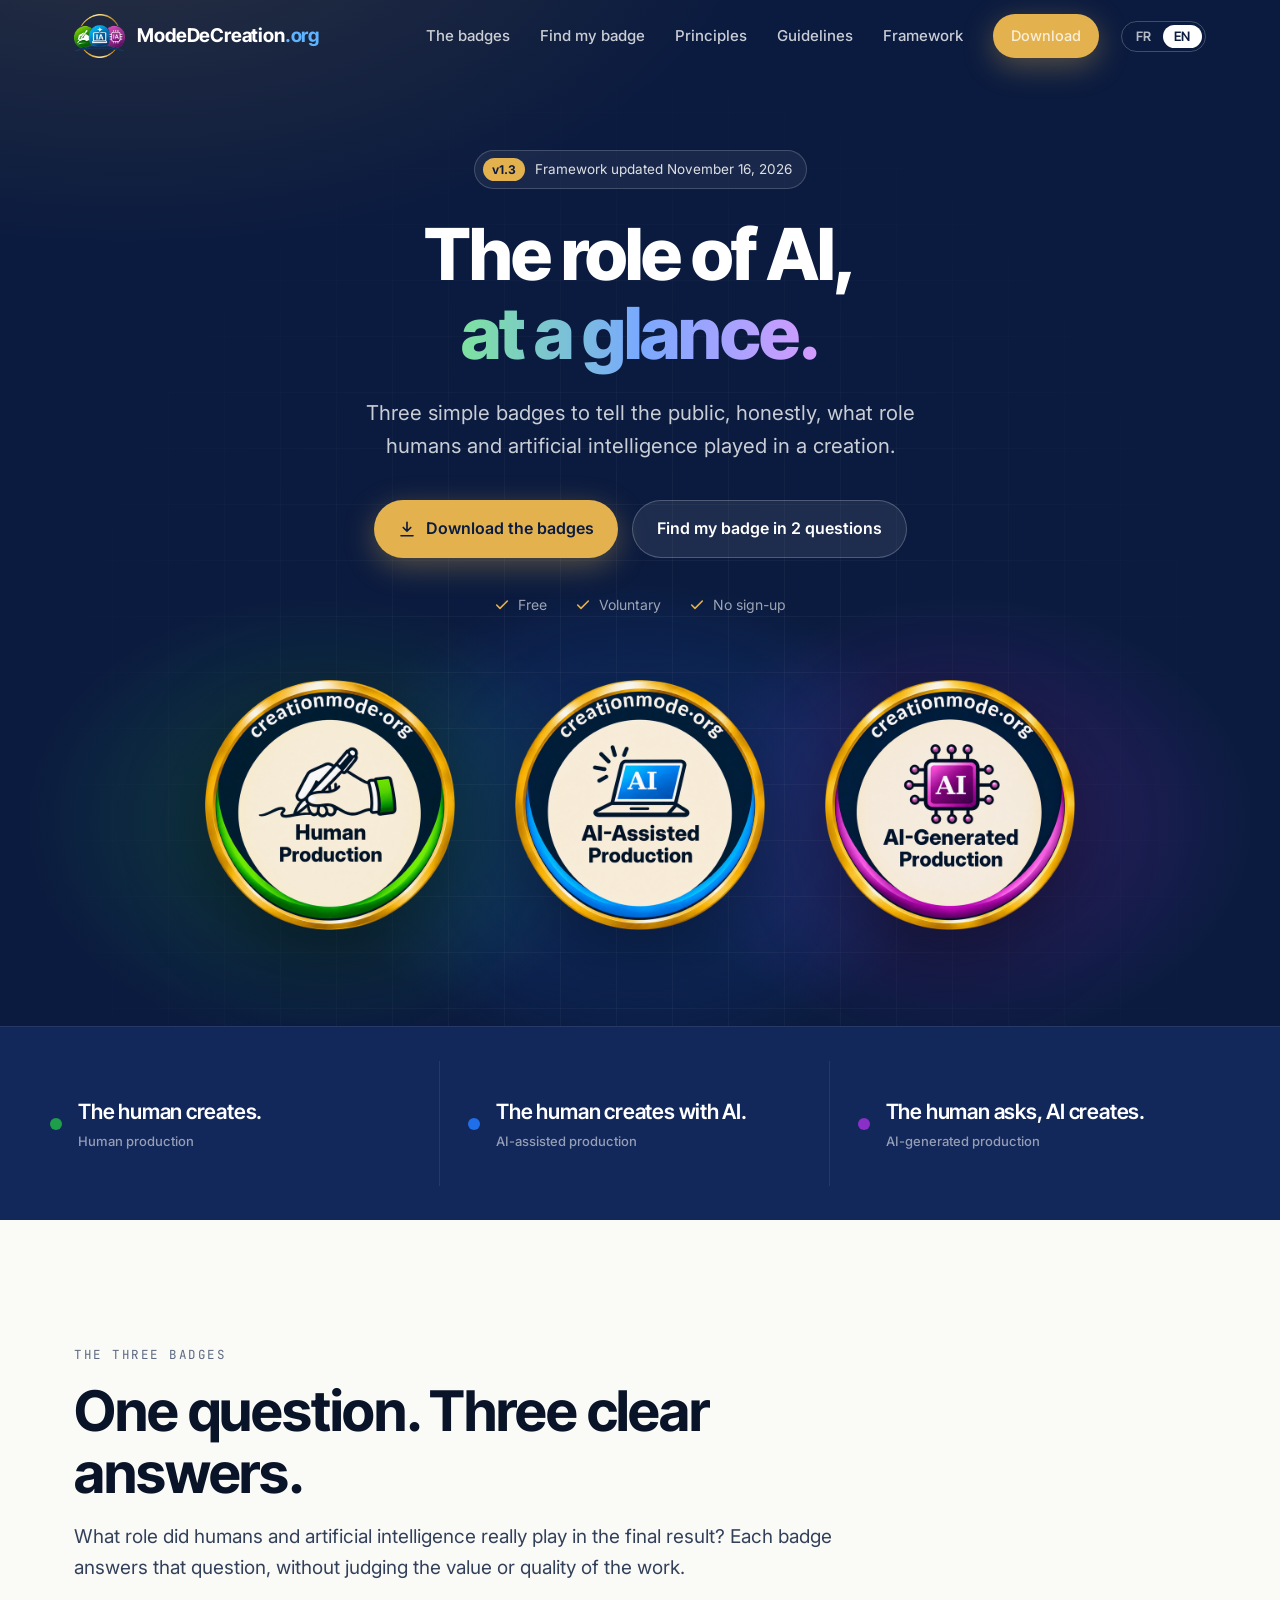
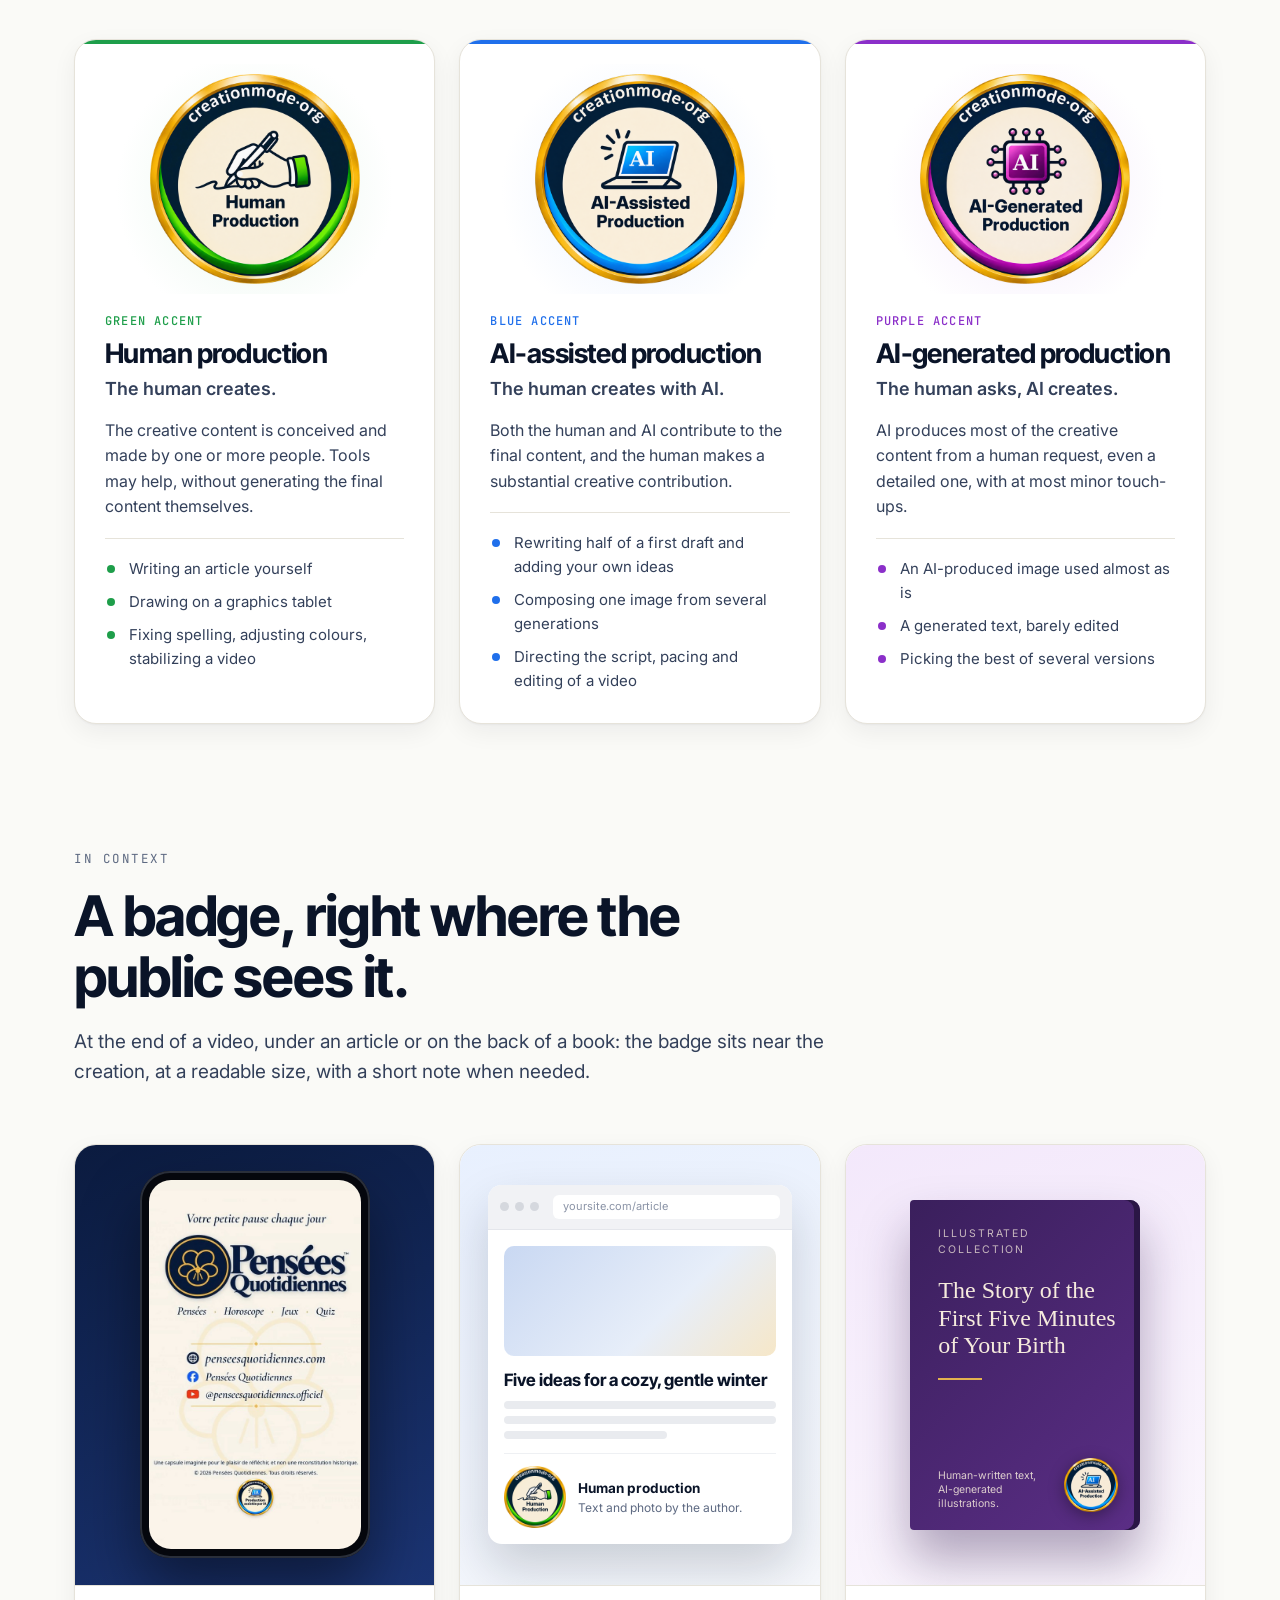
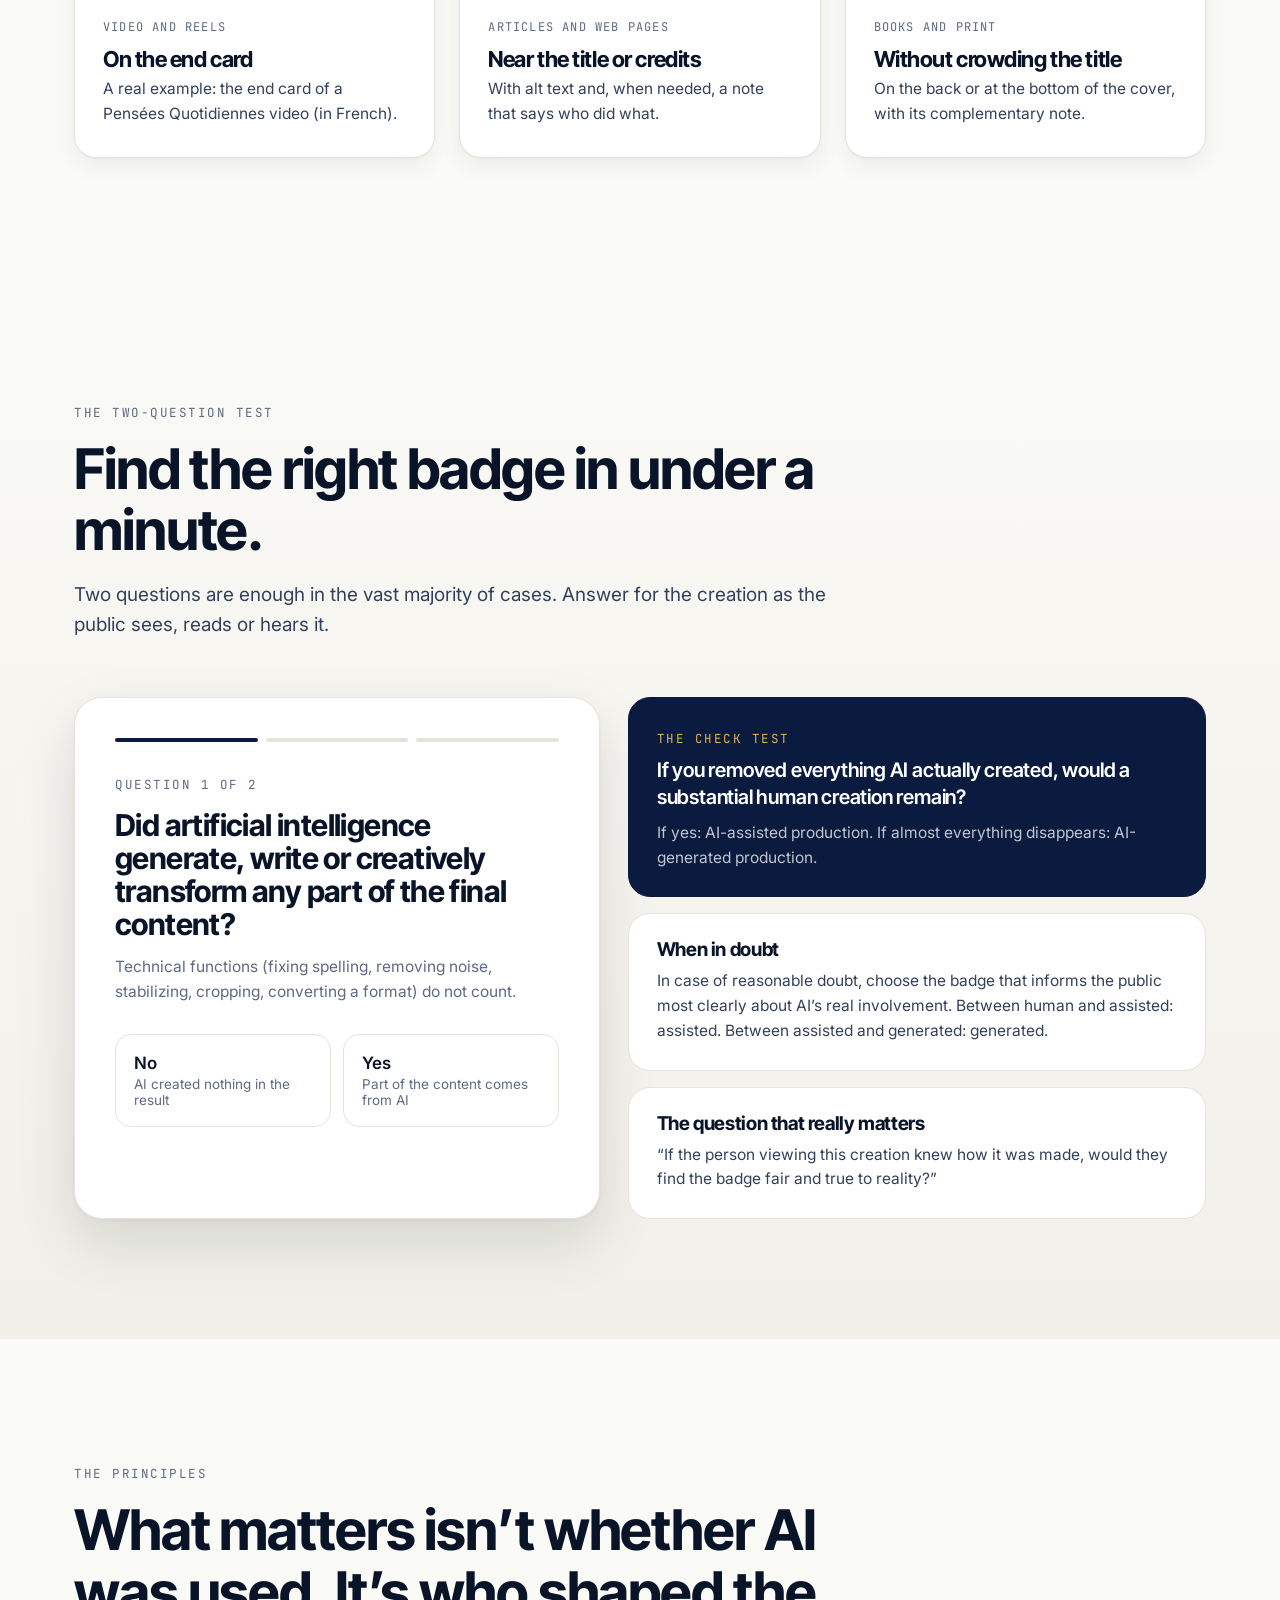
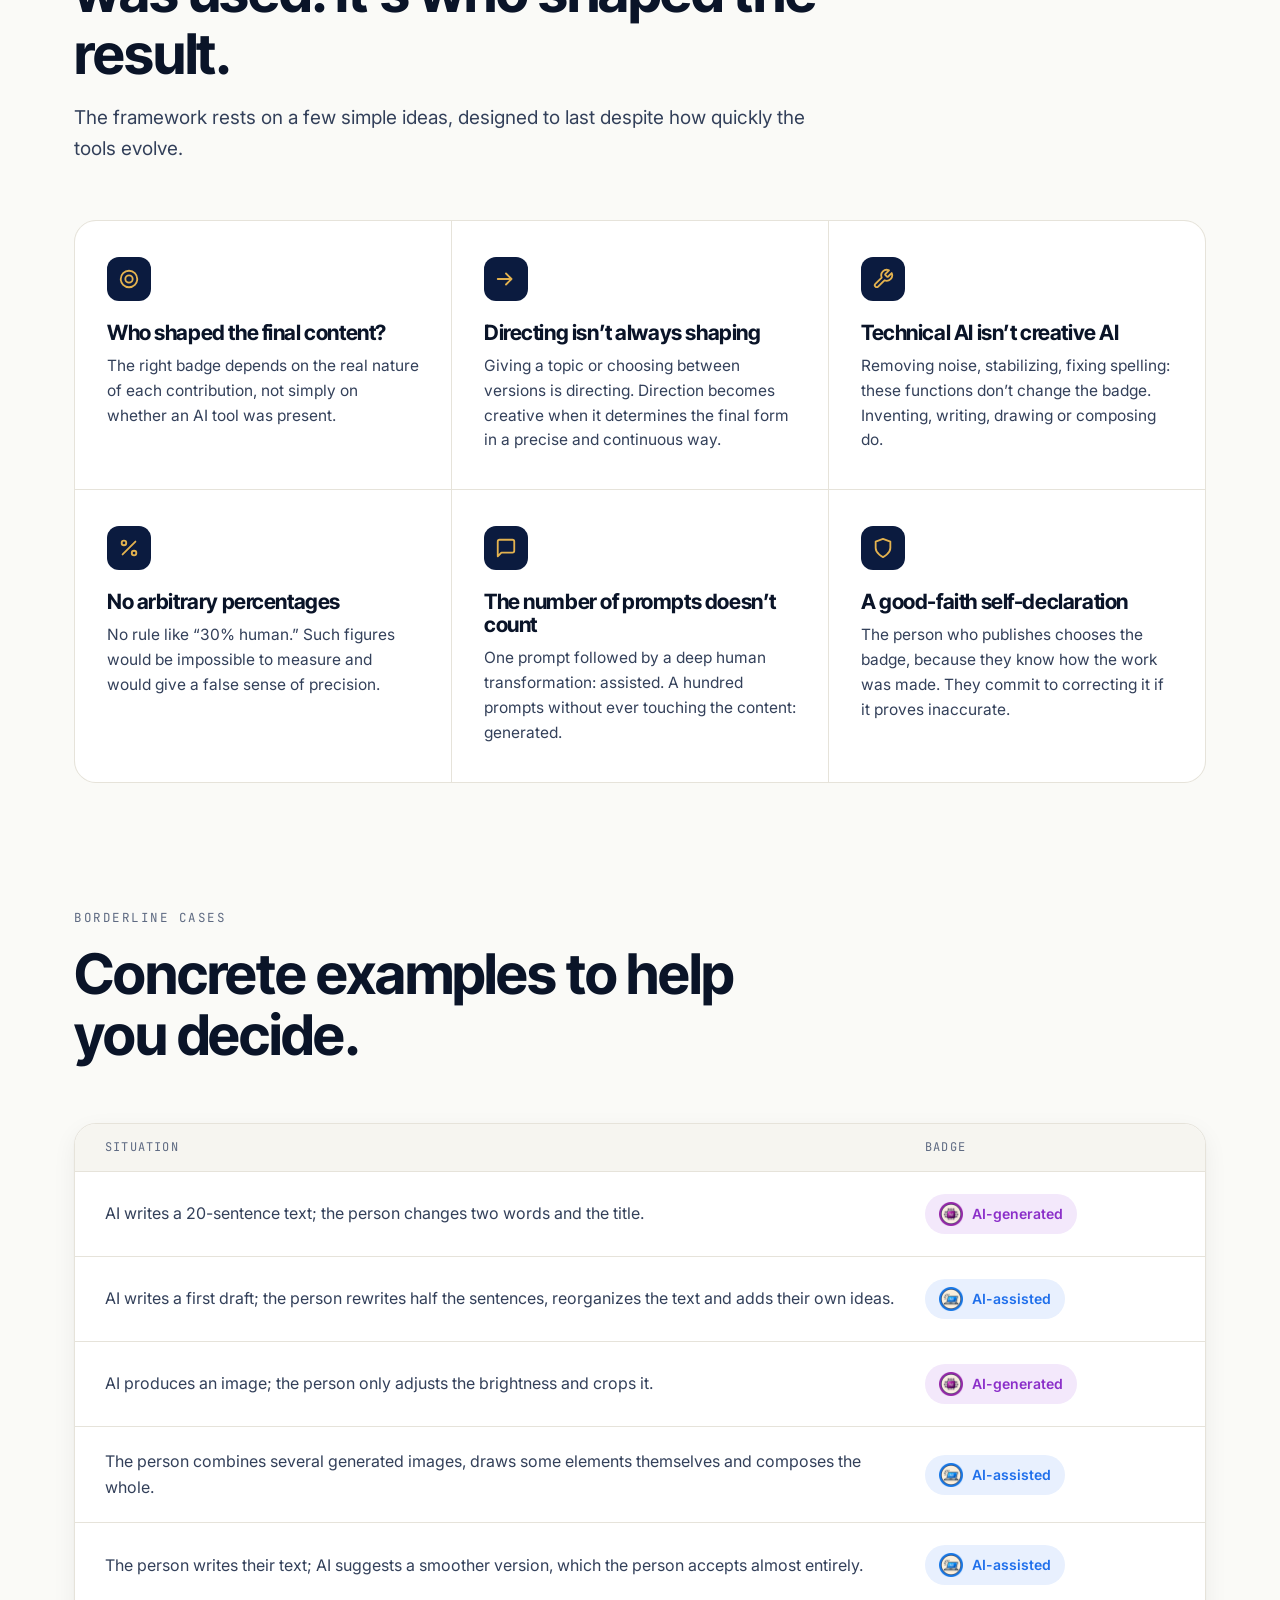
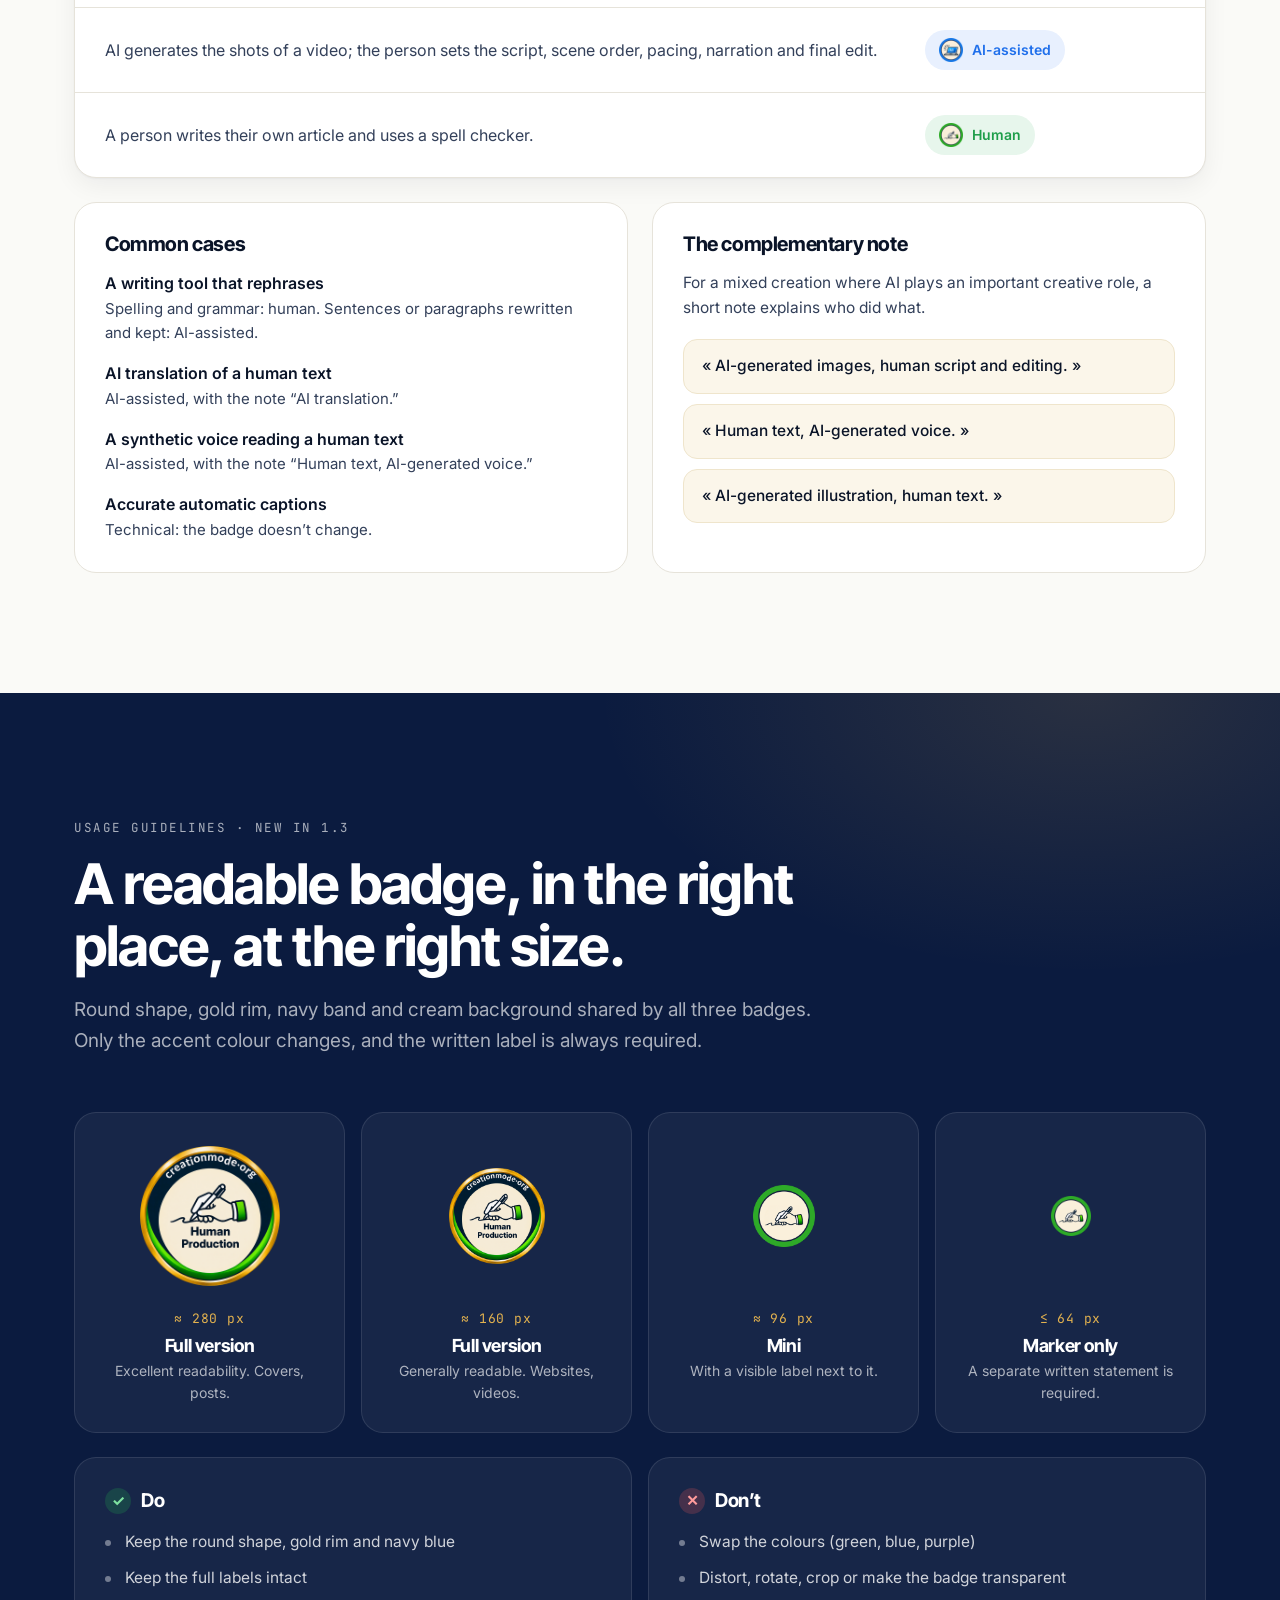
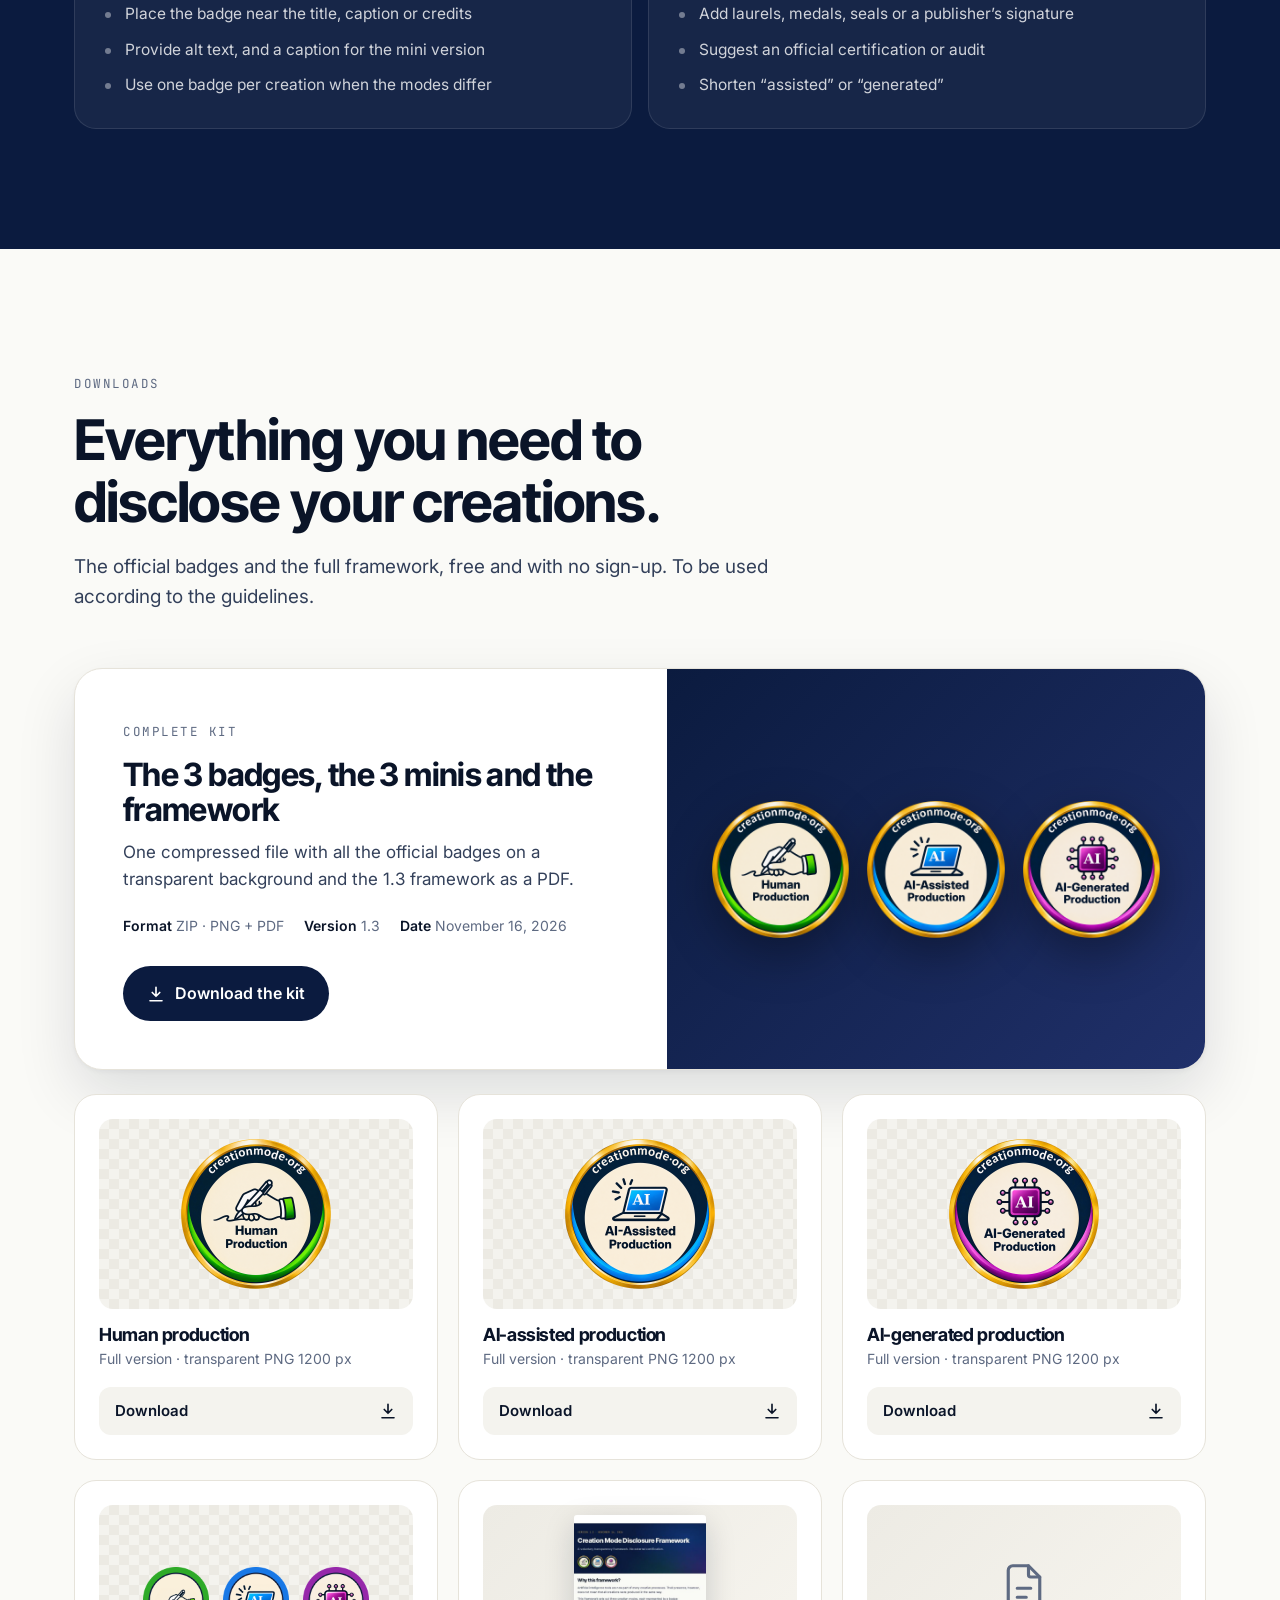
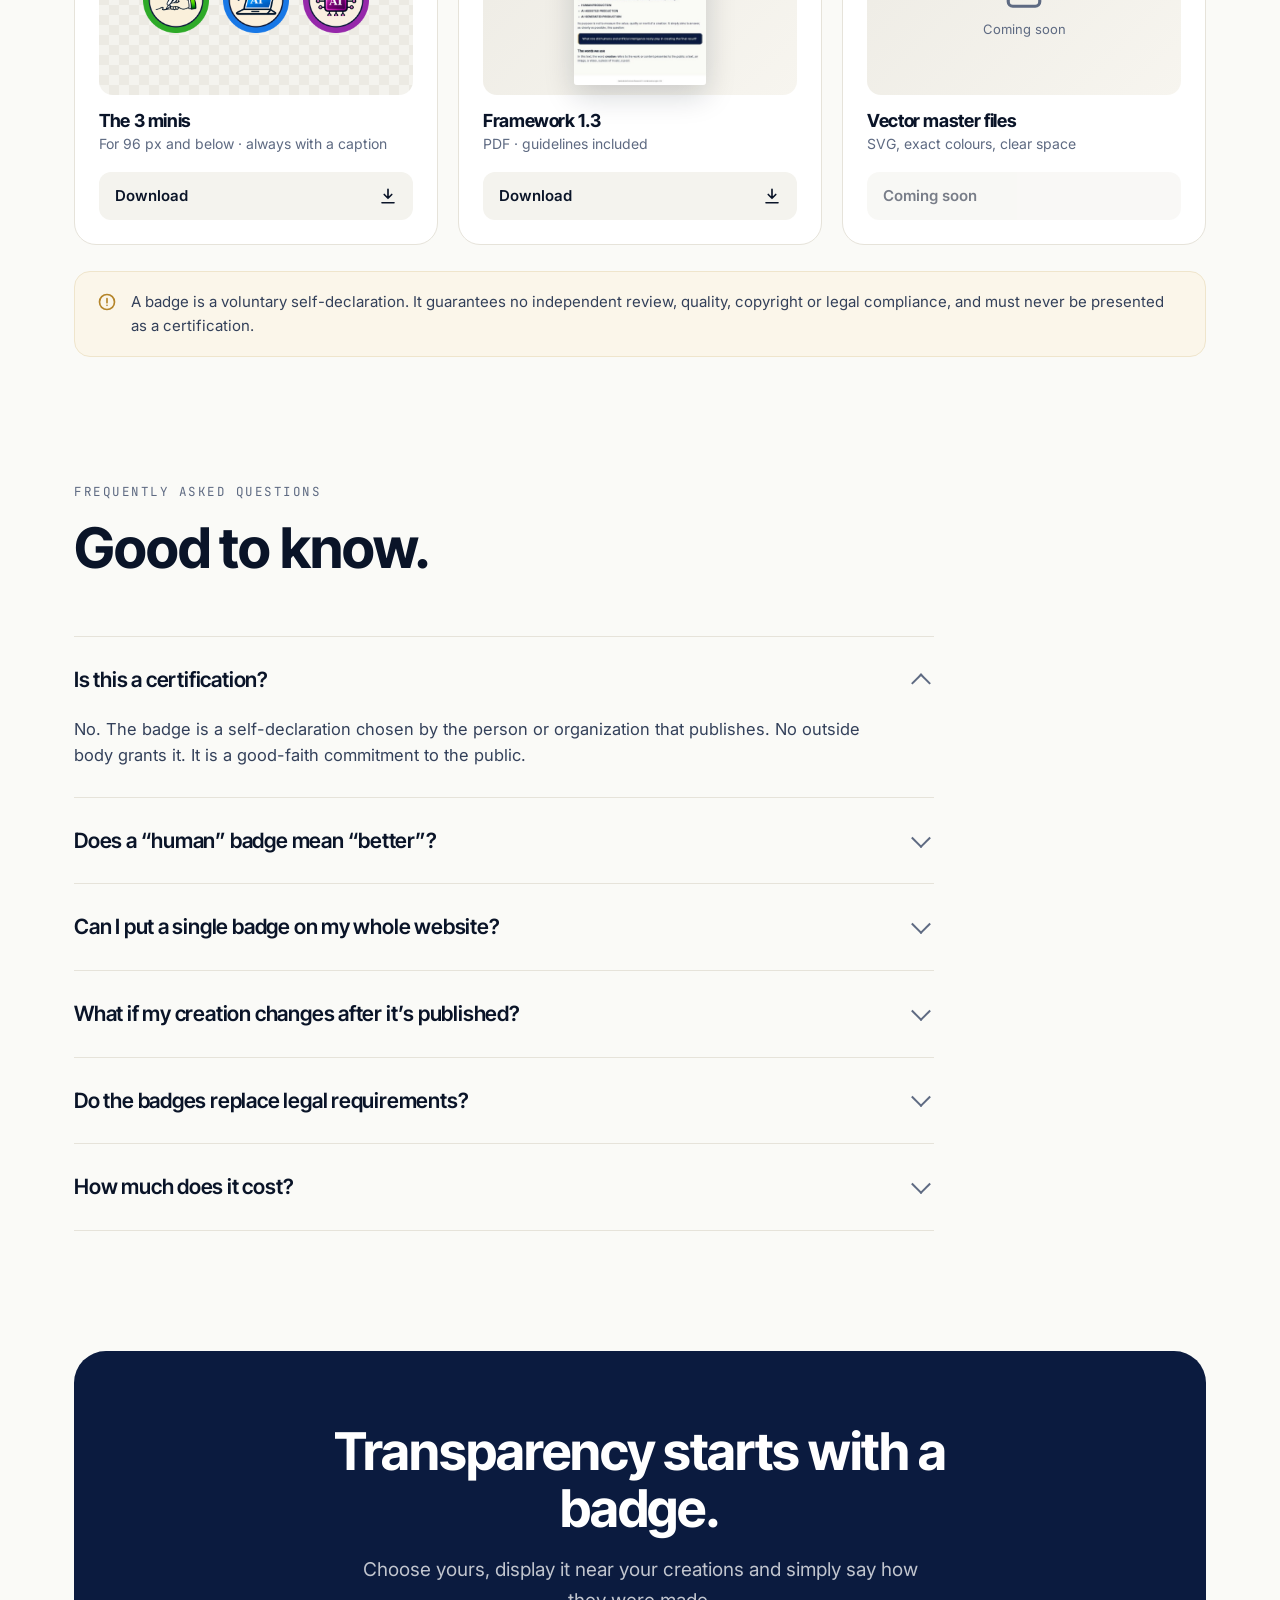
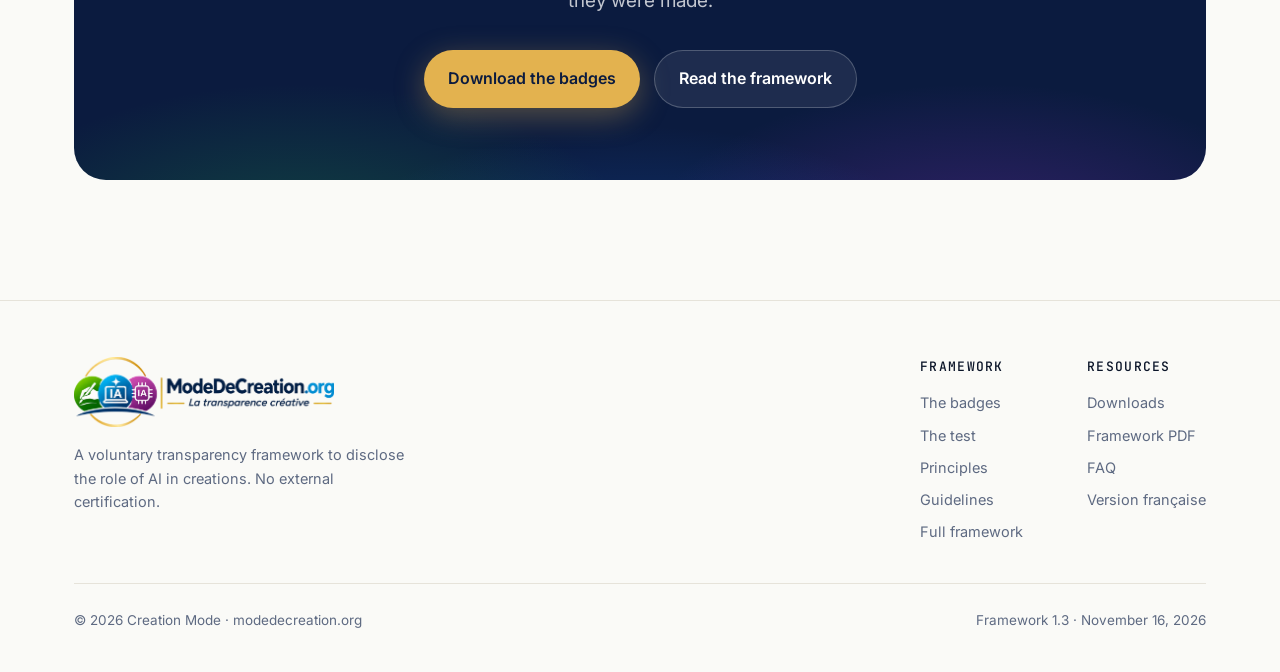
==== commit 0ec1345a: "Livre fictif : nouveau titre inventé Co-Authored-By: Claude Opus 5.5 <noreply@anthropic.com> Claude-" ====
--- a/en/index.html
+++ b/en/index.html
@@ -137,7 +137,7 @@
         <div class="situ-stage stage-book">
           <div class="book">
             <div class="b-top">Illustrated collection</div>
-            <div class="b-title">Seasons<br>of the Heart</div>
+            <div class="b-title">The Story of the First Five Minutes of Your Birth</div>
             <div class="b-orn"></div>
             <div class="b-foot"><span>Human-written text,<br>AI-generated illustrations.</span><img src="../assets/pastilles/en/ai-assisted-production.png" alt="AI-assisted production badge"></div>
           </div>
--- a/assets/site.css
+++ b/assets/site.css
@@ -256,7 +256,7 @@
 .stage-book{background:linear-gradient(160deg,#F3E8FB,#FBF7FD)}
 .book{width:230px;height:330px;border-radius:4px 10px 10px 4px;background:linear-gradient(135deg,#3A1F5C,#5B2E86);box-shadow:-6px 0 0 #2A1645 inset,0 30px 50px rgba(40,15,70,.35);color:#F6EBDD;padding:26px 22px 18px 28px;display:flex;flex-direction:column}
 .b-top{font-size:10.5px;letter-spacing:.18em;text-transform:uppercase;opacity:.75}
-.b-title{font-family:Georgia,"Times New Roman",serif;font-size:30px;line-height:1.1;margin-top:18px}
+.b-title{font-family:Georgia,"Times New Roman",serif;font-size:24px;line-height:1.15;margin-top:18px;text-wrap:balance}
 .b-orn{width:44px;height:2px;background:var(--gold);margin:18px 0}
 .b-foot{margin-top:auto;display:flex;align-items:flex-end;justify-content:space-between;gap:10px}
 .b-foot span{font-size:10.5px;line-height:1.35;opacity:.85}
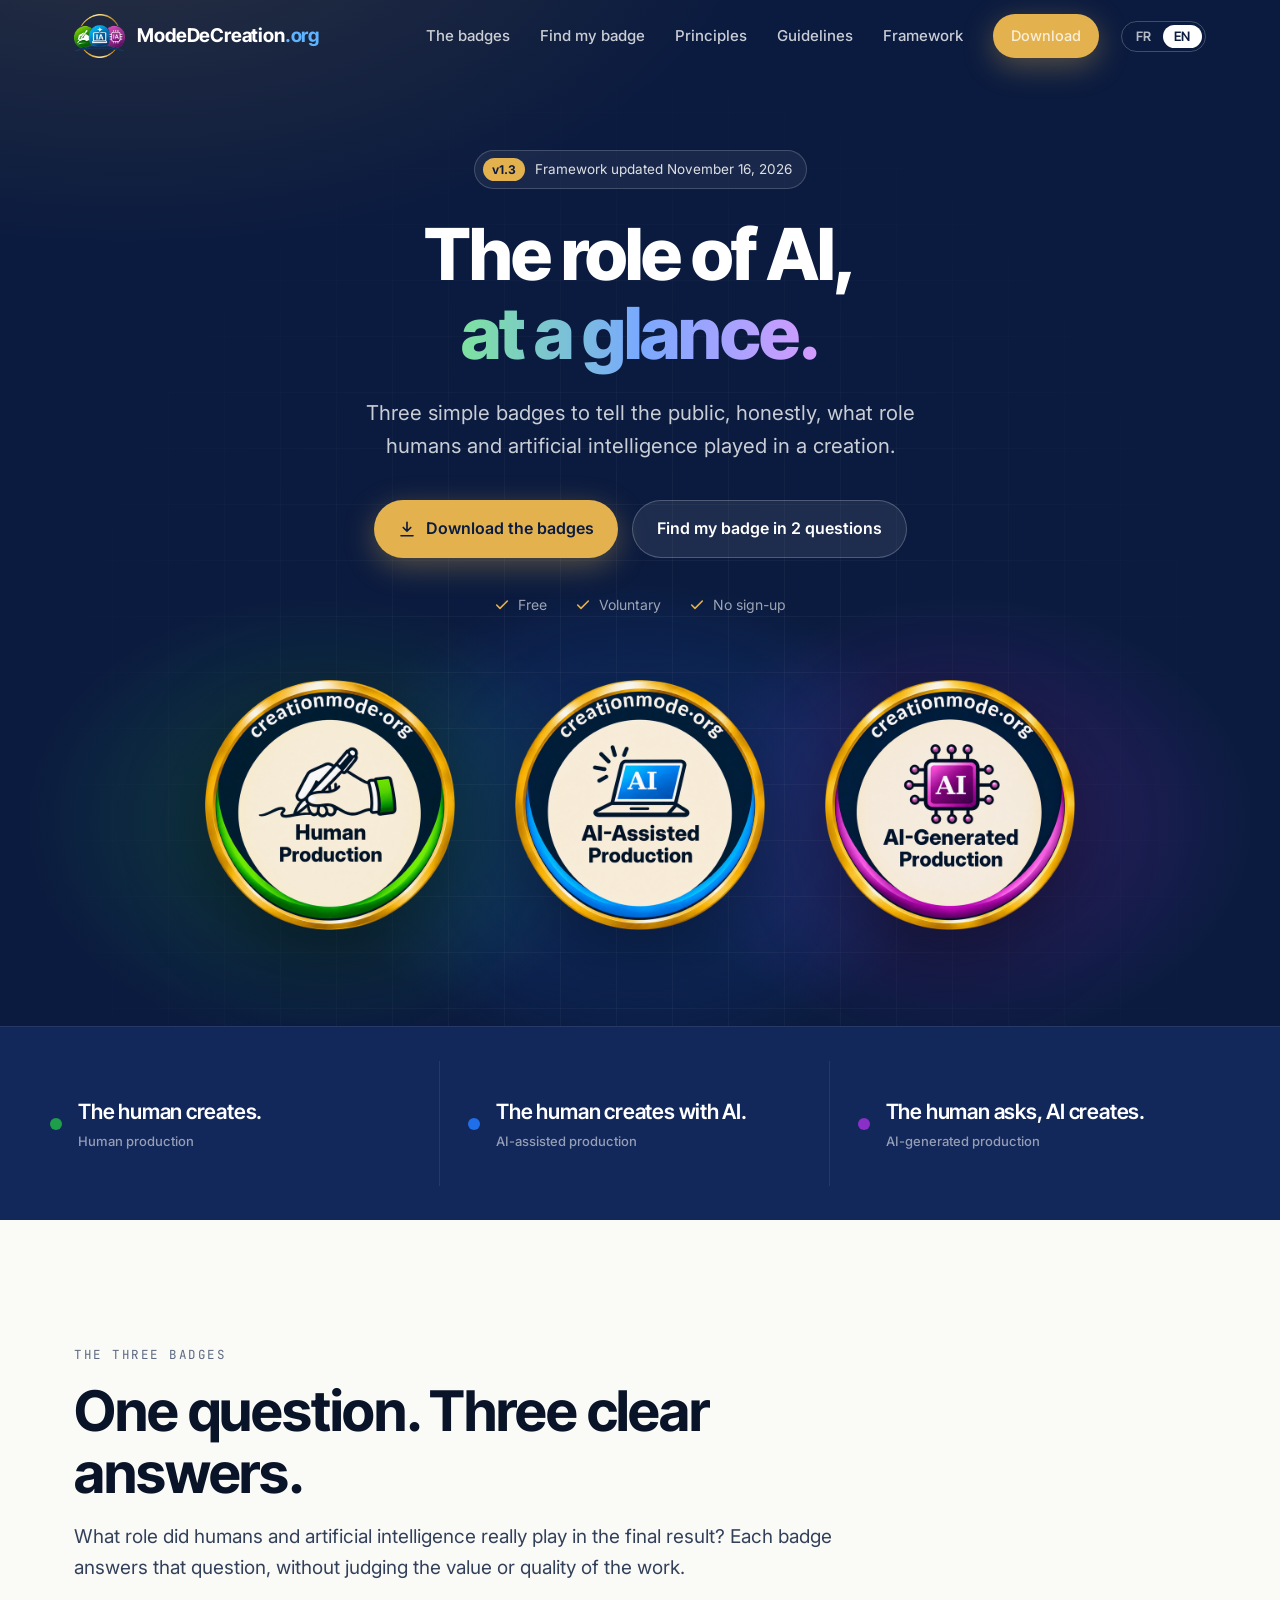
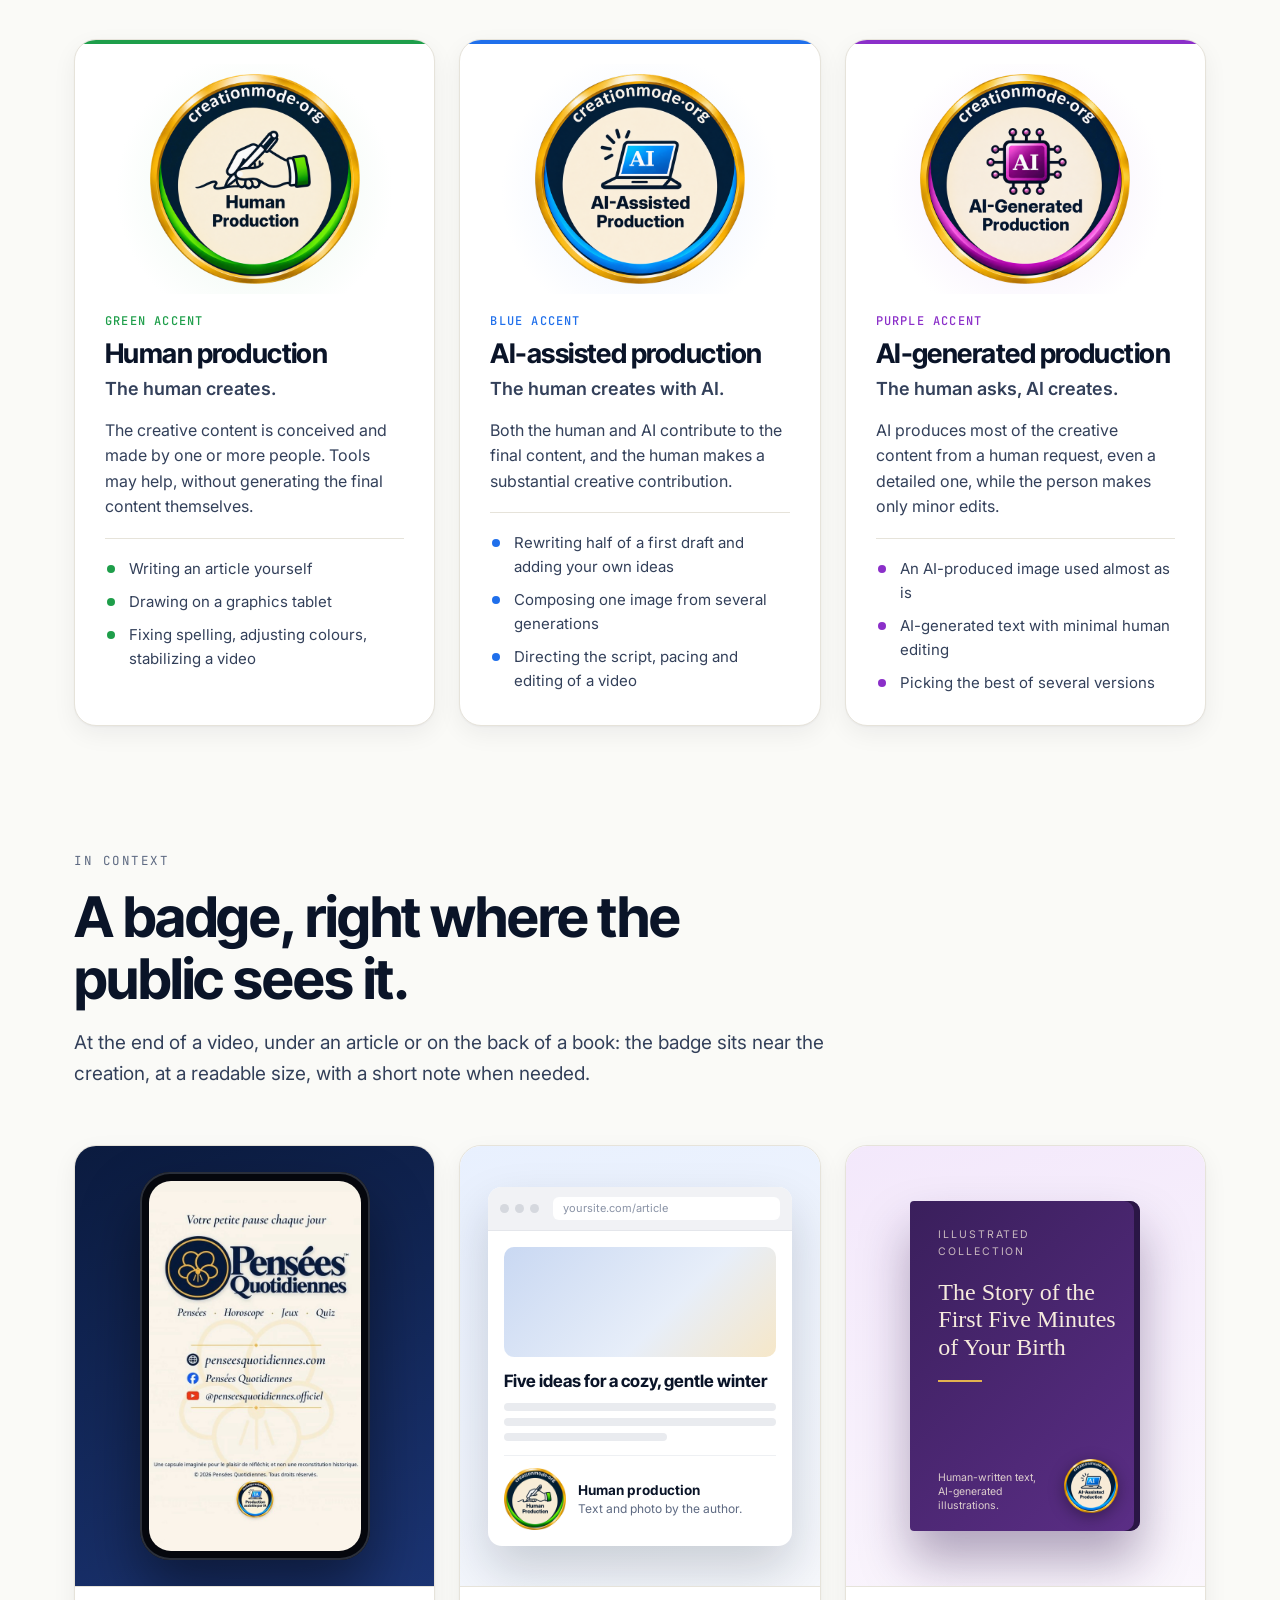
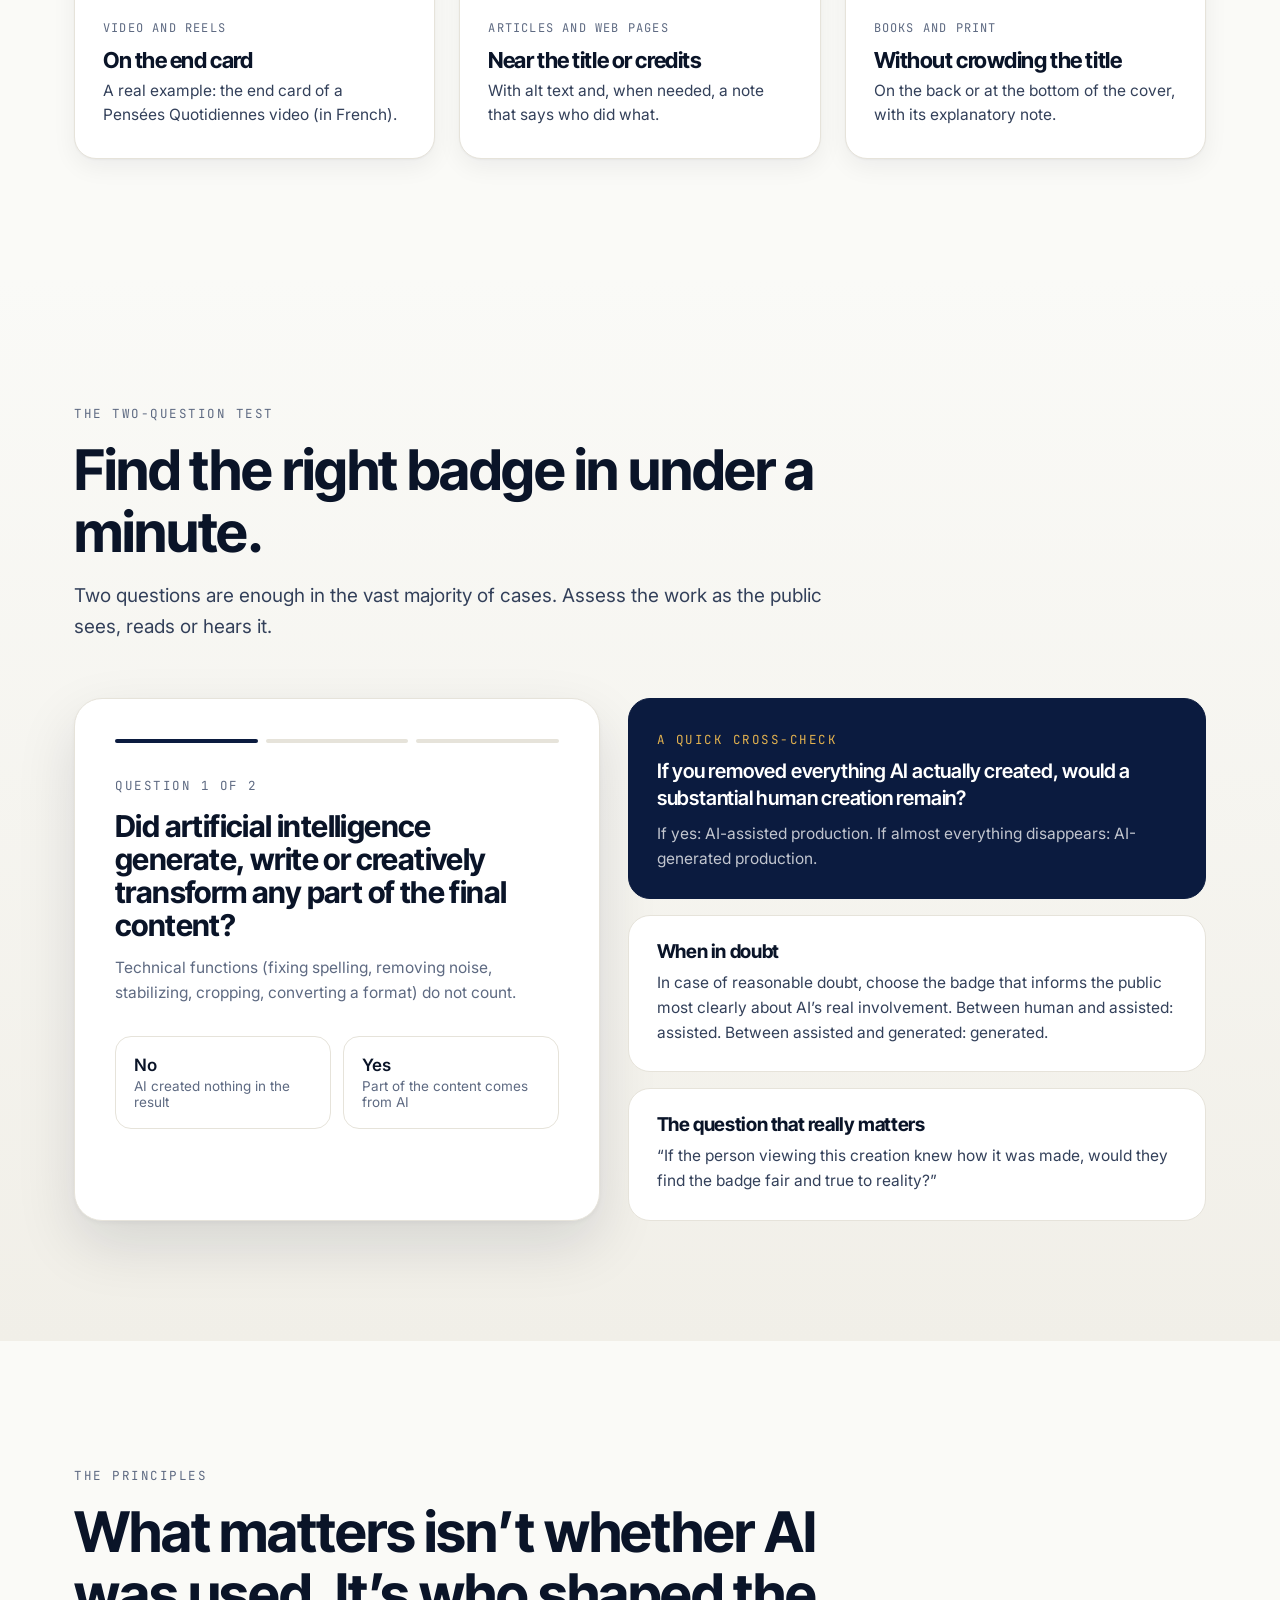
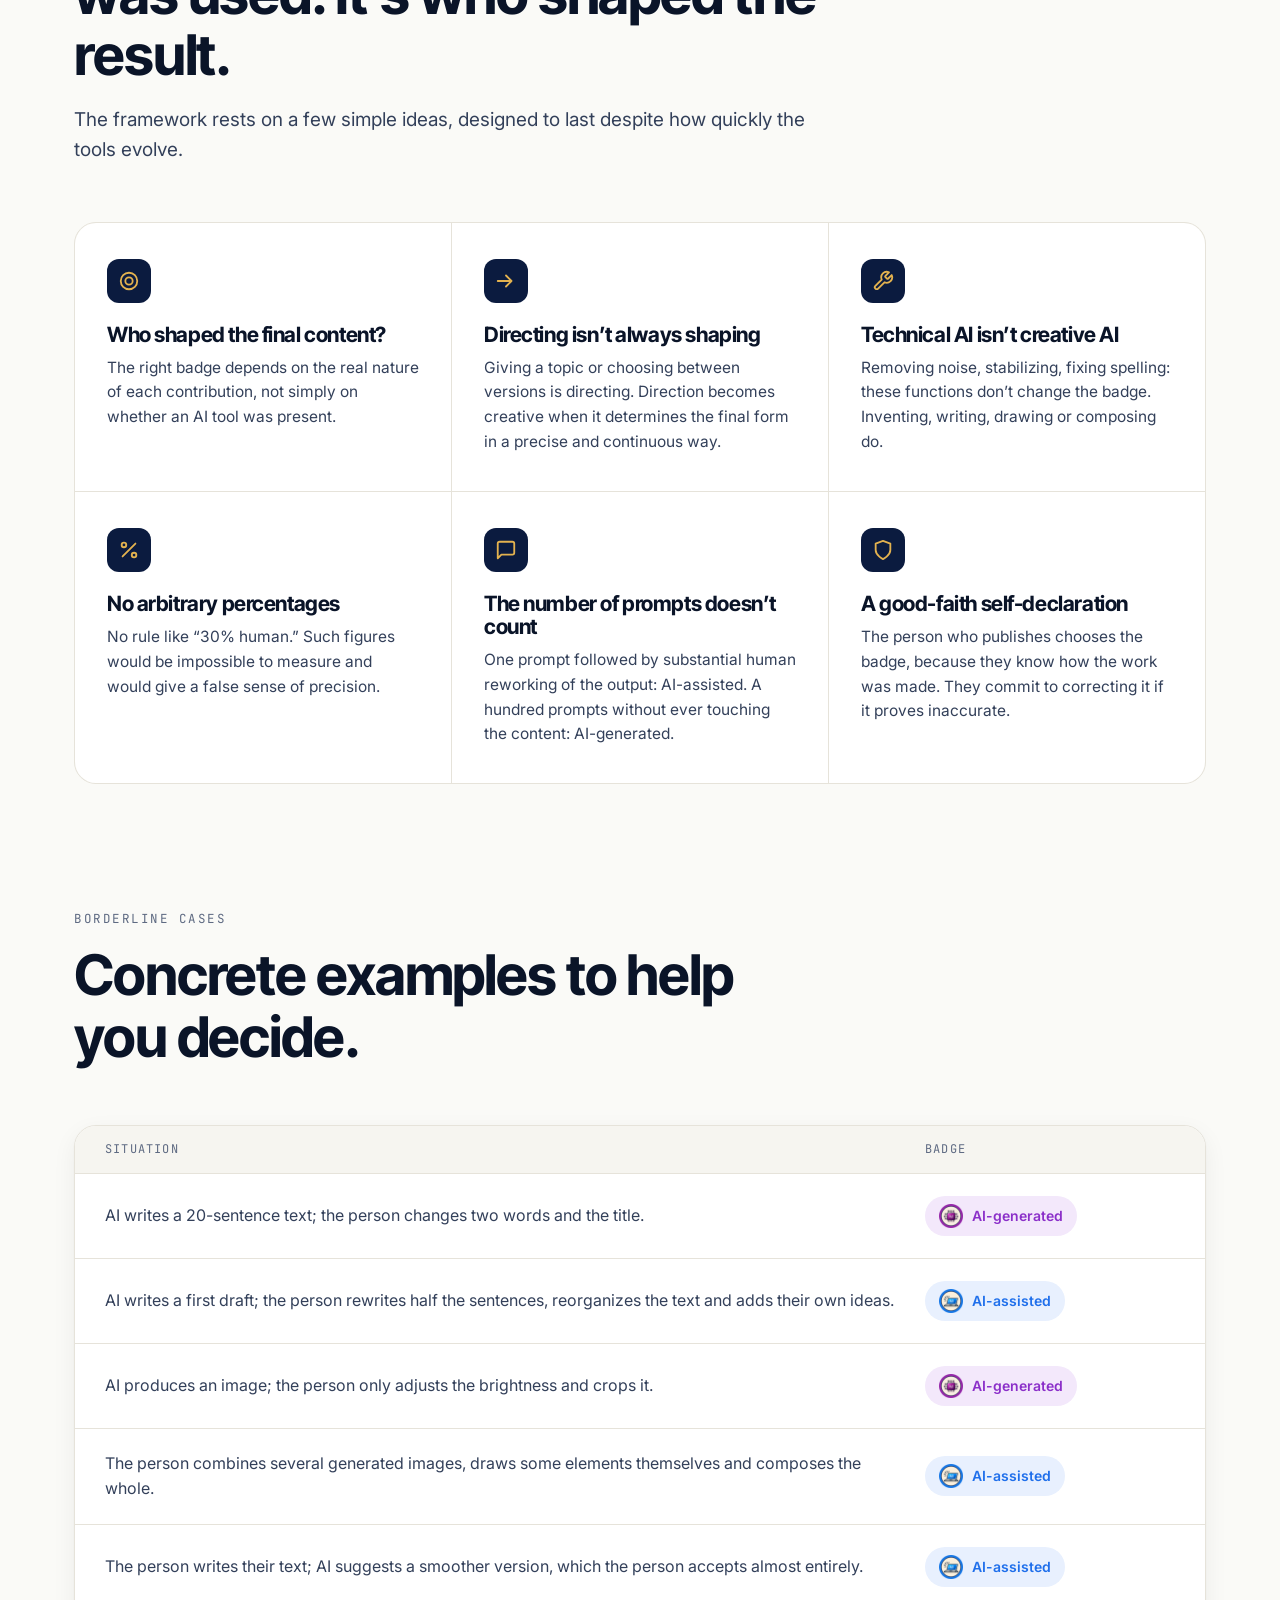
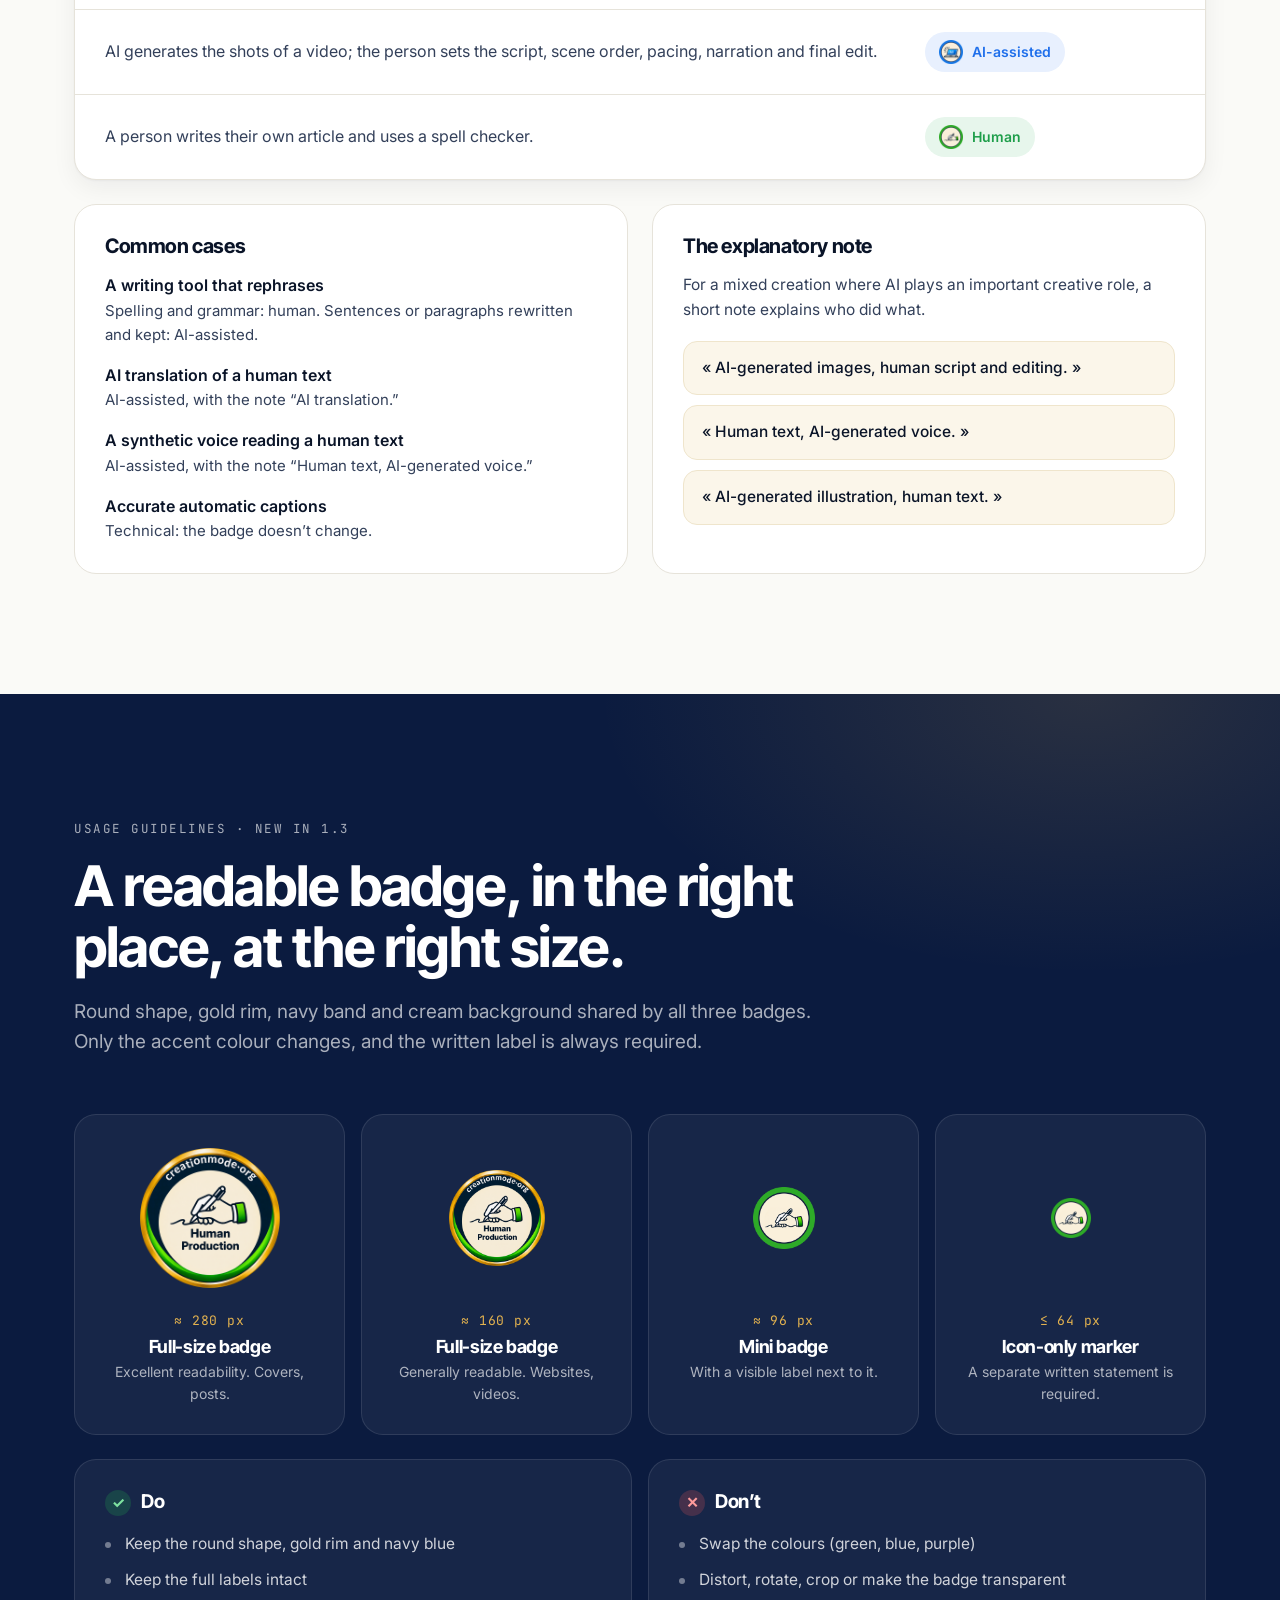
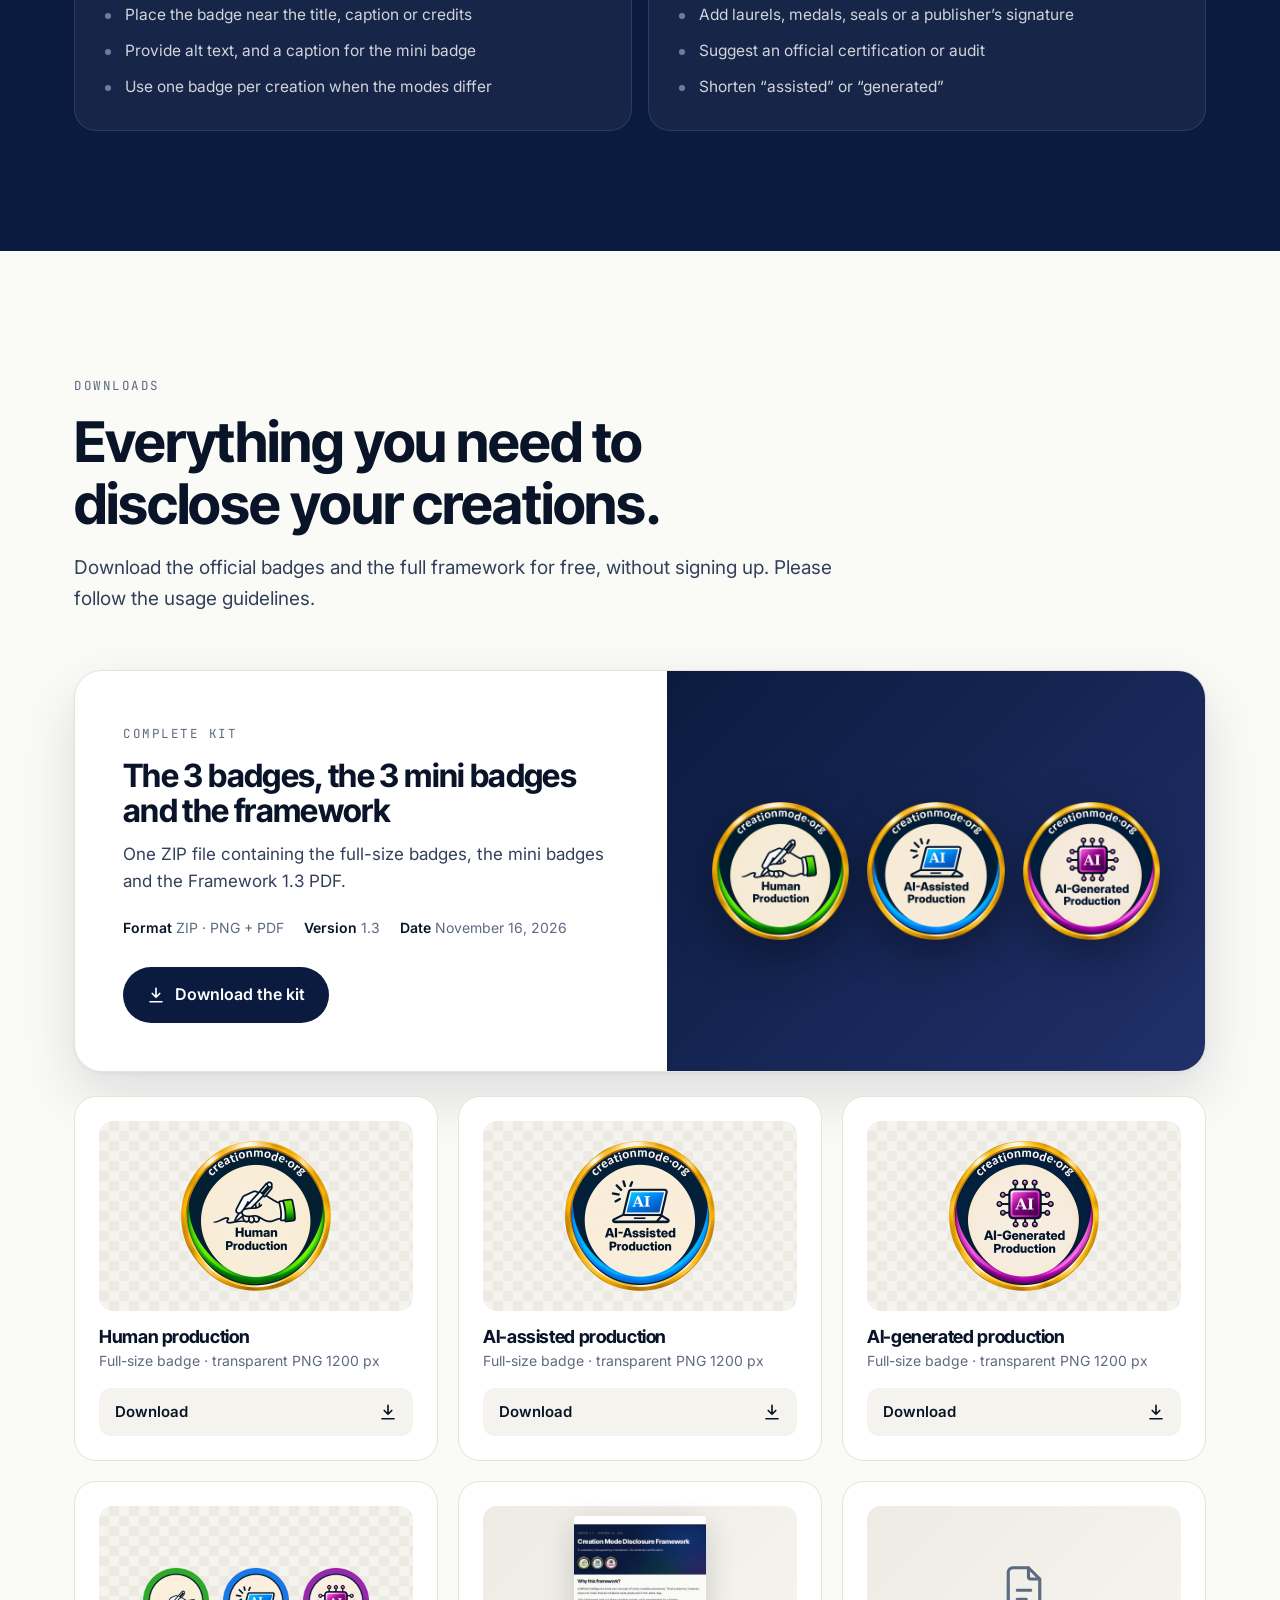
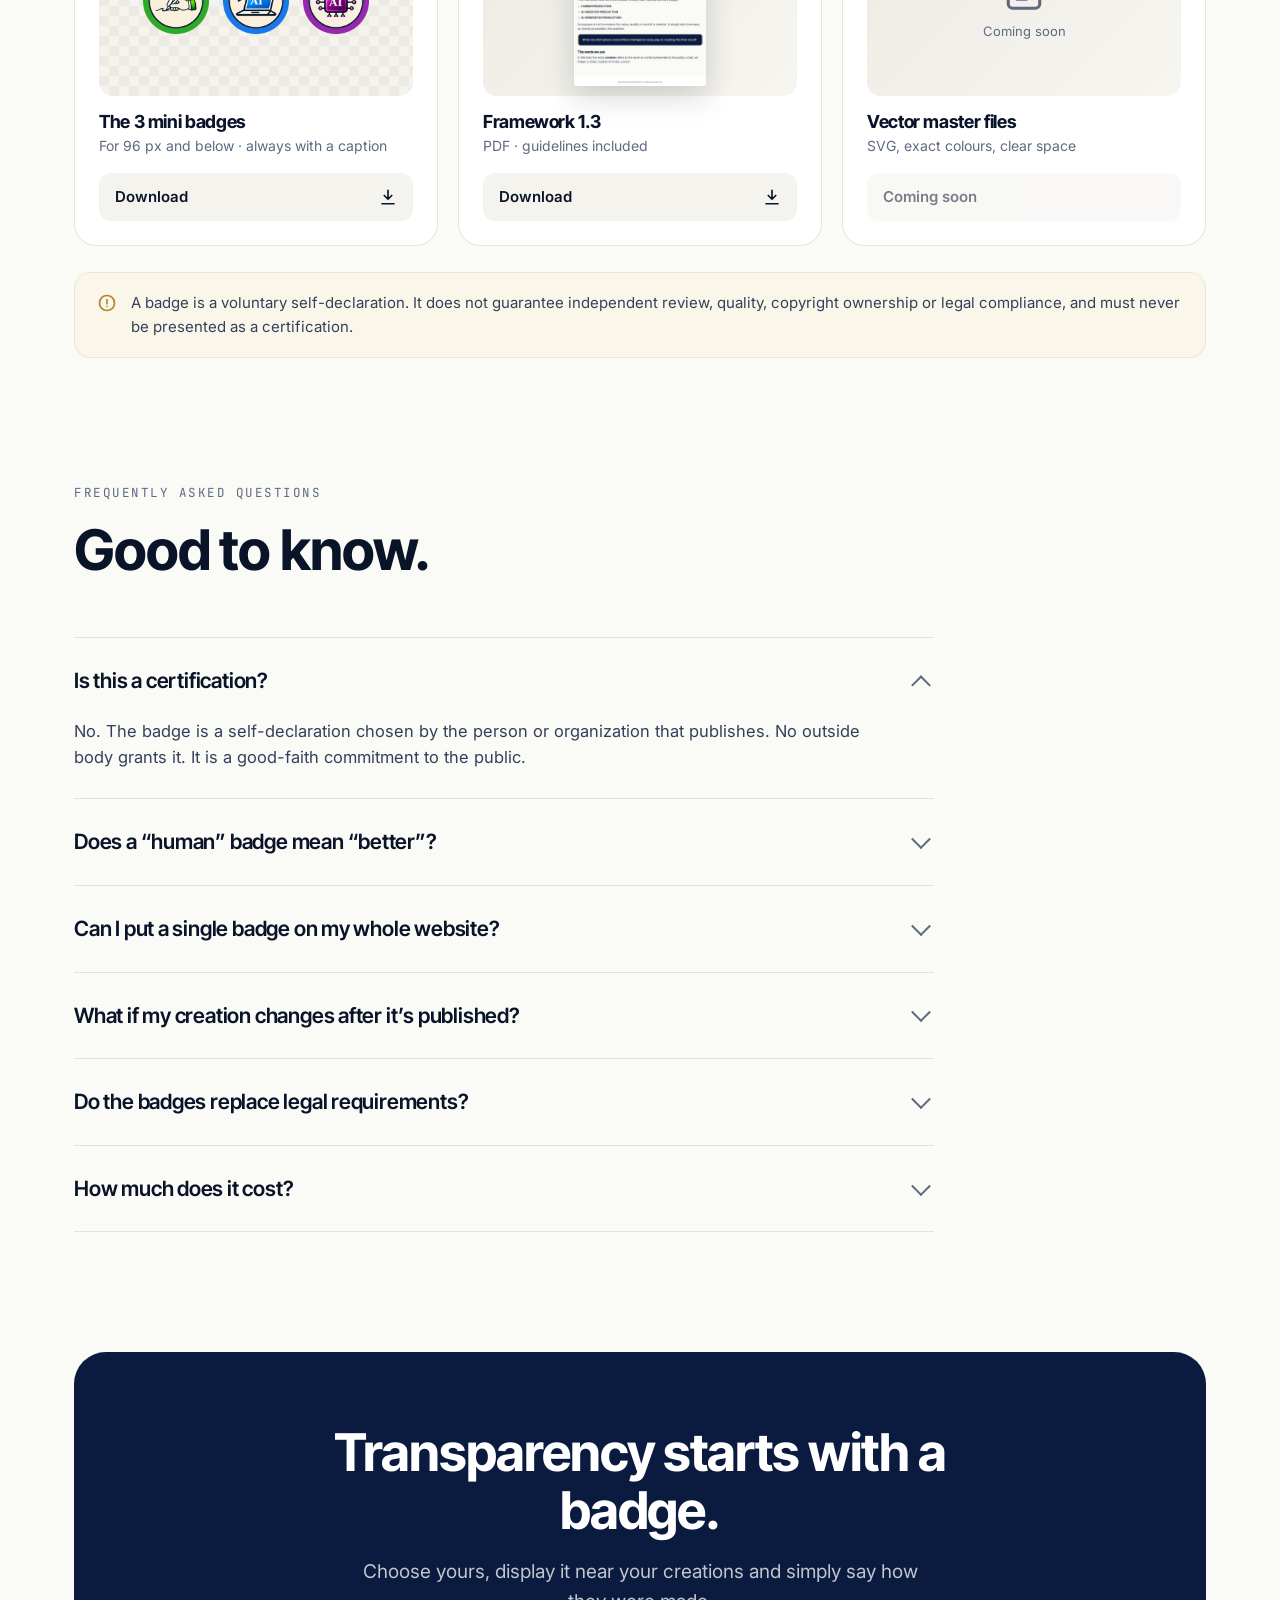
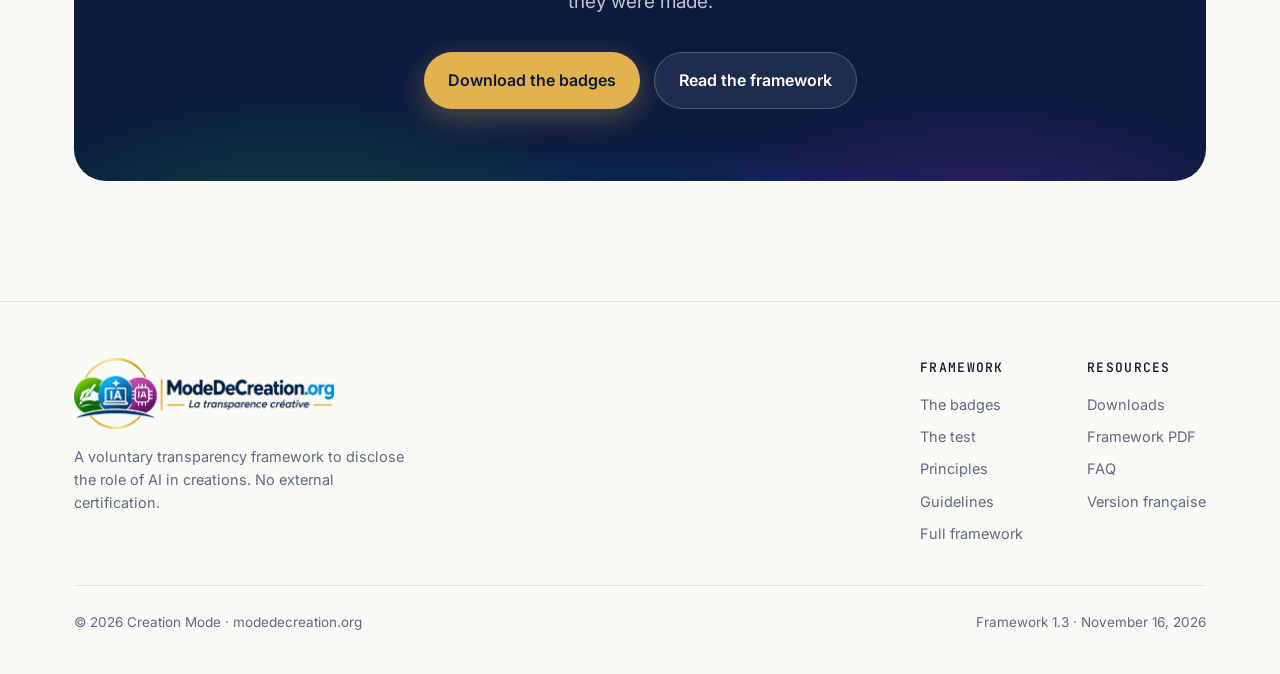
==== commit c131ab9f: "Anglais : corrections du rapport de révision linguistique Co-Authored-By: Claude Opus 5.5 <noreply@a" ====
--- a/en/index.html
+++ b/en/index.html
@@ -98,8 +98,8 @@
         <span class="tag">Purple accent</span>
         <h3>AI-generated production</h3>
         <p class="simple">The human asks, AI creates.</p>
-        <p>AI produces most of the creative content from a human request, even a detailed one, with at most minor touch-ups.</p>
-        <ul><li>An AI-produced image used almost as is</li><li>A generated text, barely edited</li><li>Picking the best of several versions</li></ul>
+        <p>AI produces most of the creative content from a human request, even a detailed one, while the person makes only minor edits.</p>
+        <ul><li>An AI-produced image used almost as is</li><li>AI-generated text with minimal human editing</li><li>Picking the best of several versions</li></ul>
       </article>
     </div>
   </div>
@@ -142,7 +142,7 @@
             <div class="b-foot"><span>Human-written text,<br>AI-generated illustrations.</span><img src="../assets/pastilles/en/ai-assisted-production.png" alt="AI-assisted production badge"></div>
           </div>
         </div>
-        <figcaption><span class="situ-tag">Books and print</span><h3>Without crowding the title</h3><p>On the back or at the bottom of the cover, with its complementary note.</p></figcaption>
+        <figcaption><span class="situ-tag">Books and print</span><h3>Without crowding the title</h3><p>On the back or at the bottom of the cover, with its explanatory note.</p></figcaption>
       </figure>
     </div>
   </div>
@@ -153,7 +153,7 @@
     <div class="section-head reveal">
       <span class="eyebrow">The two-question test</span>
       <h2>Find the right badge in under a minute.</h2>
-      <p>Two questions are enough in the vast majority of cases. Answer for the creation as the public sees, reads or hears it.</p>
+      <p>Two questions are enough in the vast majority of cases. Assess the work as the public sees, reads or hears it.</p>
     </div>
     <div class="test">
       <div class="test-card reveal" id="quiz" aria-live="polite">
@@ -186,7 +186,7 @@
       </div>
       <div class="aside">
         <div class="box dark reveal">
-          <span class="eyebrow" style="color:var(--gold)">The check test</span>
+          <span class="eyebrow" style="color:var(--gold)">A quick cross-check</span>
           <blockquote>If you removed everything AI actually created, would a substantial human creation remain?</blockquote>
           <p>If yes: AI-assisted production. If almost everything disappears: AI-generated production.</p>
         </div>
@@ -215,7 +215,7 @@
       <div><span class="ic"><svg viewBox="0 0 24 24" fill="none" stroke="currentColor" stroke-width="2" stroke-linecap="round" stroke-linejoin="round"><path d="M3 12h13M12 6l6 6-6 6"/></svg></span><h3>Directing isn’t always shaping</h3><p>Giving a topic or choosing between versions is directing. Direction becomes creative when it determines the final form in a precise and continuous way.</p></div>
       <div><span class="ic"><svg viewBox="0 0 24 24" fill="none" stroke="currentColor" stroke-width="2" stroke-linecap="round" stroke-linejoin="round"><path d="M14.7 6.3a1 1 0 000 1.4l1.6 1.6a1 1 0 001.4 0l3.8-3.8a6 6 0 01-7.9 7.9l-6.9 6.9a2.1 2.1 0 01-3-3l6.9-6.9a6 6 0 017.9-7.9z"/></svg></span><h3>Technical AI isn’t creative AI</h3><p>Removing noise, stabilizing, fixing spelling: these functions don’t change the badge. Inventing, writing, drawing or composing do.</p></div>
       <div><span class="ic"><svg viewBox="0 0 24 24" fill="none" stroke="currentColor" stroke-width="2" stroke-linecap="round" stroke-linejoin="round"><path d="M19 5L5 19"/><circle cx="6.5" cy="6.5" r="2.5"/><circle cx="17.5" cy="17.5" r="2.5"/></svg></span><h3>No arbitrary percentages</h3><p>No rule like “30% human.” Such figures would be impossible to measure and would give a false sense of precision.</p></div>
-      <div><span class="ic"><svg viewBox="0 0 24 24" fill="none" stroke="currentColor" stroke-width="2" stroke-linecap="round" stroke-linejoin="round"><path d="M21 15a2 2 0 01-2 2H7l-4 4V5a2 2 0 012-2h14a2 2 0 012 2z"/></svg></span><h3>The number of prompts doesn’t count</h3><p>One prompt followed by a deep human transformation: assisted. A hundred prompts without ever touching the content: generated.</p></div>
+      <div><span class="ic"><svg viewBox="0 0 24 24" fill="none" stroke="currentColor" stroke-width="2" stroke-linecap="round" stroke-linejoin="round"><path d="M21 15a2 2 0 01-2 2H7l-4 4V5a2 2 0 012-2h14a2 2 0 012 2z"/></svg></span><h3>The number of prompts doesn’t count</h3><p>One prompt followed by substantial human reworking of the output: AI-assisted. A hundred prompts without ever touching the content: AI-generated.</p></div>
       <div><span class="ic"><svg viewBox="0 0 24 24" fill="none" stroke="currentColor" stroke-width="2" stroke-linecap="round" stroke-linejoin="round"><path d="M12 22s8-4 8-10V5l-8-3-8 3v7c0 6 8 10 8 10z"/></svg></span><h3>A good-faith self-declaration</h3><p>The person who publishes chooses the badge, because they know how the work was made. They commit to correcting it if it proves inaccurate.</p></div>
     </div>
   </div>
@@ -248,7 +248,7 @@
         </dl>
       </div>
       <div class="tile reveal">
-        <h3>The complementary note</h3>
+        <h3>The explanatory note</h3>
         <p style="color:var(--ink-2);font-size:15.5px;margin-bottom:18px">For a mixed creation where AI plays an important creative role, a short note explains who did what.</p>
         <div class="mentions">
           <q>AI-generated images, human script and editing.</q>
@@ -268,14 +268,14 @@
       <p>Round shape, gold rim, navy band and cream background shared by all three badges. Only the accent colour changes, and the written label is always required.</p>
     </div>
     <div class="sizes reveal">
-      <div class="size"><div class="show"><img src="../assets/pastilles/en/human-production.png" alt="" style="width:140px"></div><span class="px">≈ 280 px</span><h4>Full version</h4><p>Excellent readability. Covers, posts.</p></div>
-      <div class="size"><div class="show"><img src="../assets/pastilles/en/human-production.png" alt="" style="width:96px"></div><span class="px">≈ 160 px</span><h4>Full version</h4><p>Generally readable. Websites, videos.</p></div>
-      <div class="size"><div class="show"><img src="../assets/pastilles/en/human-mini.png" alt="" style="width:62px"></div><span class="px">≈ 96 px</span><h4>Mini</h4><p>With a visible label next to it.</p></div>
-      <div class="size"><div class="show"><img src="../assets/pastilles/en/human-mini.png" alt="" style="width:40px"></div><span class="px">≤ 64 px</span><h4>Marker only</h4><p>A separate written statement is required.</p></div>
+      <div class="size"><div class="show"><img src="../assets/pastilles/en/human-production.png" alt="" style="width:140px"></div><span class="px">≈ 280 px</span><h4>Full-size badge</h4><p>Excellent readability. Covers, posts.</p></div>
+      <div class="size"><div class="show"><img src="../assets/pastilles/en/human-production.png" alt="" style="width:96px"></div><span class="px">≈ 160 px</span><h4>Full-size badge</h4><p>Generally readable. Websites, videos.</p></div>
+      <div class="size"><div class="show"><img src="../assets/pastilles/en/human-mini.png" alt="" style="width:62px"></div><span class="px">≈ 96 px</span><h4>Mini badge</h4><p>With a visible label next to it.</p></div>
+      <div class="size"><div class="show"><img src="../assets/pastilles/en/human-mini.png" alt="" style="width:40px"></div><span class="px">≤ 64 px</span><h4>Icon-only marker</h4><p>A separate written statement is required.</p></div>
     </div>
     <div class="rules reveal">
       <div class="rule" style="color:#7EE2A0"><h4 style="color:#fff"><span style="background:rgba(30,158,74,.25);color:#7EE2A0">✓</span>Do</h4>
-        <ul><li>Keep the round shape, gold rim and navy blue</li><li>Keep the full labels intact</li><li>Place the badge near the title, caption or credits</li><li>Provide alt text, and a caption for the mini version</li><li>Use one badge per creation when the modes differ</li></ul></div>
+        <ul><li>Keep the round shape, gold rim and navy blue</li><li>Keep the full labels intact</li><li>Place the badge near the title, caption or credits</li><li>Provide alt text, and a caption for the mini badge</li><li>Use one badge per creation when the modes differ</li></ul></div>
       <div class="rule" style="color:#FF9B9B"><h4 style="color:#fff"><span style="background:rgba(255,90,90,.2);color:#FF9B9B">✕</span>Don’t</h4>
         <ul><li>Swap the colours (green, blue, purple)</li><li>Distort, rotate, crop or make the badge transparent</li><li>Add laurels, medals, seals or a publisher’s signature</li><li>Suggest an official certification or audit</li><li>Shorten “assisted” or “generated”</li></ul></div>
     </div>
@@ -287,27 +287,27 @@
     <div class="section-head reveal">
       <span class="eyebrow">Downloads</span>
       <h2>Everything you need to disclose your creations.</h2>
-      <p>The official badges and the full framework, free and with no sign-up. To be used according to the guidelines.</p>
+      <p>Download the official badges and the full framework for free, without signing up. Please follow the usage guidelines.</p>
     </div>
     <div class="dl-feature reveal">
       <div class="txt">
         <span class="eyebrow">Complete kit</span>
-        <h3>The 3 badges, the 3 minis and the framework</h3>
-        <p>One compressed file with all the official badges on a transparent background and the 1.3 framework as a PDF.</p>
+        <h3>The 3 badges, the 3 mini badges and the framework</h3>
+        <p>One ZIP file containing the full-size badges, the mini badges and the Framework 1.3 PDF.</p>
         <div class="meta"><span><b>Format</b> ZIP · PNG + PDF</span><span><b>Version</b> 1.3</span><span><b>Date</b> November 16, 2026</span></div>
         <a class="btn btn-dark" href="../assets/creation-mode-kit-v1-3.zip" download><svg viewBox="0 0 24 24" fill="none" stroke="currentColor" stroke-width="2.2" stroke-linecap="round" stroke-linejoin="round"><path d="M12 3v12m0 0l-5-5m5 5l5-5M4 21h16"/></svg>Download the kit</a>
       </div>
       <div class="vis"><img src="../assets/pastilles/en/human-production.png" alt=""><img src="../assets/pastilles/en/ai-assisted-production.png" alt=""><img src="../assets/pastilles/en/ai-generated-production.png" alt=""></div>
     </div>
     <div class="dl-grid">
-      <div class="dl reveal"><div class="thumb"><img src="../assets/pastilles/en/human-production.png" alt="Human production"></div><div><h4>Human production</h4><p class="sub">Full version · transparent PNG 1200 px</p></div><a href="../assets/pastilles/en/human-production-large.png" download>Download <svg viewBox="0 0 24 24" fill="none" stroke="currentColor" stroke-width="2.2" stroke-linecap="round" stroke-linejoin="round"><path d="M12 3v12m0 0l-5-5m5 5l5-5M4 21h16"/></svg></a></div>
-      <div class="dl reveal"><div class="thumb"><img src="../assets/pastilles/en/ai-assisted-production.png" alt="AI-assisted production"></div><div><h4>AI-assisted production</h4><p class="sub">Full version · transparent PNG 1200 px</p></div><a href="../assets/pastilles/en/ai-assisted-production-large.png" download>Download <svg viewBox="0 0 24 24" fill="none" stroke="currentColor" stroke-width="2.2" stroke-linecap="round" stroke-linejoin="round"><path d="M12 3v12m0 0l-5-5m5 5l5-5M4 21h16"/></svg></a></div>
-      <div class="dl reveal"><div class="thumb"><img src="../assets/pastilles/en/ai-generated-production.png" alt="AI-generated production"></div><div><h4>AI-generated production</h4><p class="sub">Full version · transparent PNG 1200 px</p></div><a href="../assets/pastilles/en/ai-generated-production-large.png" download>Download <svg viewBox="0 0 24 24" fill="none" stroke="currentColor" stroke-width="2.2" stroke-linecap="round" stroke-linejoin="round"><path d="M12 3v12m0 0l-5-5m5 5l5-5M4 21h16"/></svg></a></div>
-      <div class="dl reveal"><div class="thumb minis"><img src="../assets/pastilles/en/human-mini.png" alt="Human mini"><img src="../assets/pastilles/en/ai-assisted-mini.png" alt="AI-assisted mini"><img src="../assets/pastilles/en/ai-generated-mini.png" alt="AI-generated mini"></div><div><h4>The 3 minis</h4><p class="sub">For 96 px and below · always with a caption</p></div><a href="../assets/creation-mode-minis.zip" download>Download <svg viewBox="0 0 24 24" fill="none" stroke="currentColor" stroke-width="2.2" stroke-linecap="round" stroke-linejoin="round"><path d="M12 3v12m0 0l-5-5m5 5l5-5M4 21h16"/></svg></a></div>
+      <div class="dl reveal"><div class="thumb"><img src="../assets/pastilles/en/human-production.png" alt="Human production"></div><div><h4>Human production</h4><p class="sub">Full-size badge · transparent PNG 1200 px</p></div><a href="../assets/pastilles/en/human-production-large.png" download>Download <svg viewBox="0 0 24 24" fill="none" stroke="currentColor" stroke-width="2.2" stroke-linecap="round" stroke-linejoin="round"><path d="M12 3v12m0 0l-5-5m5 5l5-5M4 21h16"/></svg></a></div>
+      <div class="dl reveal"><div class="thumb"><img src="../assets/pastilles/en/ai-assisted-production.png" alt="AI-assisted production"></div><div><h4>AI-assisted production</h4><p class="sub">Full-size badge · transparent PNG 1200 px</p></div><a href="../assets/pastilles/en/ai-assisted-production-large.png" download>Download <svg viewBox="0 0 24 24" fill="none" stroke="currentColor" stroke-width="2.2" stroke-linecap="round" stroke-linejoin="round"><path d="M12 3v12m0 0l-5-5m5 5l5-5M4 21h16"/></svg></a></div>
+      <div class="dl reveal"><div class="thumb"><img src="../assets/pastilles/en/ai-generated-production.png" alt="AI-generated production"></div><div><h4>AI-generated production</h4><p class="sub">Full-size badge · transparent PNG 1200 px</p></div><a href="../assets/pastilles/en/ai-generated-production-large.png" download>Download <svg viewBox="0 0 24 24" fill="none" stroke="currentColor" stroke-width="2.2" stroke-linecap="round" stroke-linejoin="round"><path d="M12 3v12m0 0l-5-5m5 5l5-5M4 21h16"/></svg></a></div>
+      <div class="dl reveal"><div class="thumb minis"><img src="../assets/pastilles/en/human-mini.png" alt="Human mini"><img src="../assets/pastilles/en/ai-assisted-mini.png" alt="AI-assisted mini"><img src="../assets/pastilles/en/ai-generated-mini.png" alt="AI-generated mini"></div><div><h4>The 3 mini badges</h4><p class="sub">For 96 px and below · always with a caption</p></div><a href="../assets/creation-mode-minis.zip" download>Download <svg viewBox="0 0 24 24" fill="none" stroke="currentColor" stroke-width="2.2" stroke-linecap="round" stroke-linejoin="round"><path d="M12 3v12m0 0l-5-5m5 5l5-5M4 21h16"/></svg></a></div>
       <div class="dl reveal"><div class="thumb doc"><img src="../assets/docs/apercu-framework.jpg" alt="First page of the framework"></div><div><h4>Framework 1.3</h4><p class="sub">PDF · guidelines included</p></div><a href="../assets/docs/creation-mode-framework-v1-3.pdf" download>Download <svg viewBox="0 0 24 24" fill="none" stroke="currentColor" stroke-width="2.2" stroke-linecap="round" stroke-linejoin="round"><path d="M12 3v12m0 0l-5-5m5 5l5-5M4 21h16"/></svg></a></div>
       <div class="dl reveal"><div class="thumb doc" style="flex-direction:column;gap:6px;color:var(--ink-3)"><svg width="54" height="54" viewBox="0 0 24 24" fill="none" stroke="currentColor" stroke-width="1.4" stroke-linecap="round" stroke-linejoin="round"><path d="M14 3v4a1 1 0 001 1h4"/><path d="M17 21H7a2 2 0 01-2-2V5a2 2 0 012-2h7l5 5v11a2 2 0 01-2 2z"/><path d="M9 13h6M9 17h4"/></svg><span style="font-size:13px">Coming soon</span></div><div><h4>Vector master files</h4><p class="sub">SVG, exact colours, clear space</p></div><a href="#faq" style="pointer-events:none;opacity:.55">Coming soon</a></div>
     </div>
-    <div class="note reveal"><svg viewBox="0 0 24 24" fill="none" stroke="currentColor" stroke-width="2" stroke-linecap="round" stroke-linejoin="round"><circle cx="12" cy="12" r="9"/><path d="M12 8v5M12 16h.01"/></svg><span>A badge is a voluntary self-declaration. It guarantees no independent review, quality, copyright or legal compliance, and must never be presented as a certification.</span></div>
+    <div class="note reveal"><svg viewBox="0 0 24 24" fill="none" stroke="currentColor" stroke-width="2" stroke-linecap="round" stroke-linejoin="round"><circle cx="12" cy="12" r="9"/><path d="M12 8v5M12 16h.01"/></svg><span>A badge is a voluntary self-declaration. It does not guarantee independent review, quality, copyright ownership or legal compliance, and must never be presented as a certification.</span></div>
   </div>
 </section>
 
@@ -322,7 +322,7 @@
       <details><summary>Does a “human” badge mean “better”?</summary><p>No. Human doesn’t mean better, AI-assisted doesn’t mean less authentic, and AI-generated doesn’t mean without human involvement. The badges are neither a ranking nor an award.</p></details>
       <details><summary>Can I put a single badge on my whole website?</summary><p>A badge describes one specific creation. If a website, book or channel brings together creations made in different ways, each one carries its own badge.</p></details>
       <details><summary>What if my creation changes after it’s published?</summary><p>If it is significantly modified, review its badge. An inaccurate badge is corrected promptly, and visibly when the error was significant.</p></details>
-      <details><summary>Do the badges replace legal requirements?</summary><p>No. Some laws require specific notices for content created with AI. They vary by country and type of content. When a law requires a notice, it is added to the badge.</p></details>
+      <details><summary>Do the badges replace legal requirements?</summary><p>No. Some laws require specific notices for content created with AI. They vary by country and type of content. Any notice required by law must be provided in the prescribed form, in addition to the voluntary badge.</p></details>
       <details><summary>How much does it cost?</summary><p>Nothing. The badges and the framework can be downloaded free of charge, with no sign-up, to be used according to the guidelines.</p></details>
     </div>
   </div>
@@ -372,7 +372,7 @@
   var R={
     h:{img:'human-production',t:'Human production',p:'AI created nothing in the final content. The technical tools you used don’t change the badge.'},
     a:{img:'ai-assisted-production',t:'AI-assisted production',p:'The human creates with AI. If an important component comes from AI, add a short note, for example “Human text, AI-generated voice.”'},
-    g:{img:'ai-generated-production',t:'AI-generated production',p:'The human asks, AI creates. A complementary note can describe your role, for example choosing the topic or checking the facts.'}
+    g:{img:'ai-generated-production',t:'AI-generated production',p:'The human asks, AI creates. A explanatory note can describe your role, for example choosing the topic or checking the facts.'}
   };
   var q1=document.getElementById('q1'),q2=document.getElementById('q2'),res=document.getElementById('res'),steps=document.querySelectorAll('.steps i');
   function step(n){steps.forEach(function(s,i){s.classList.toggle('on',i<n)})}
